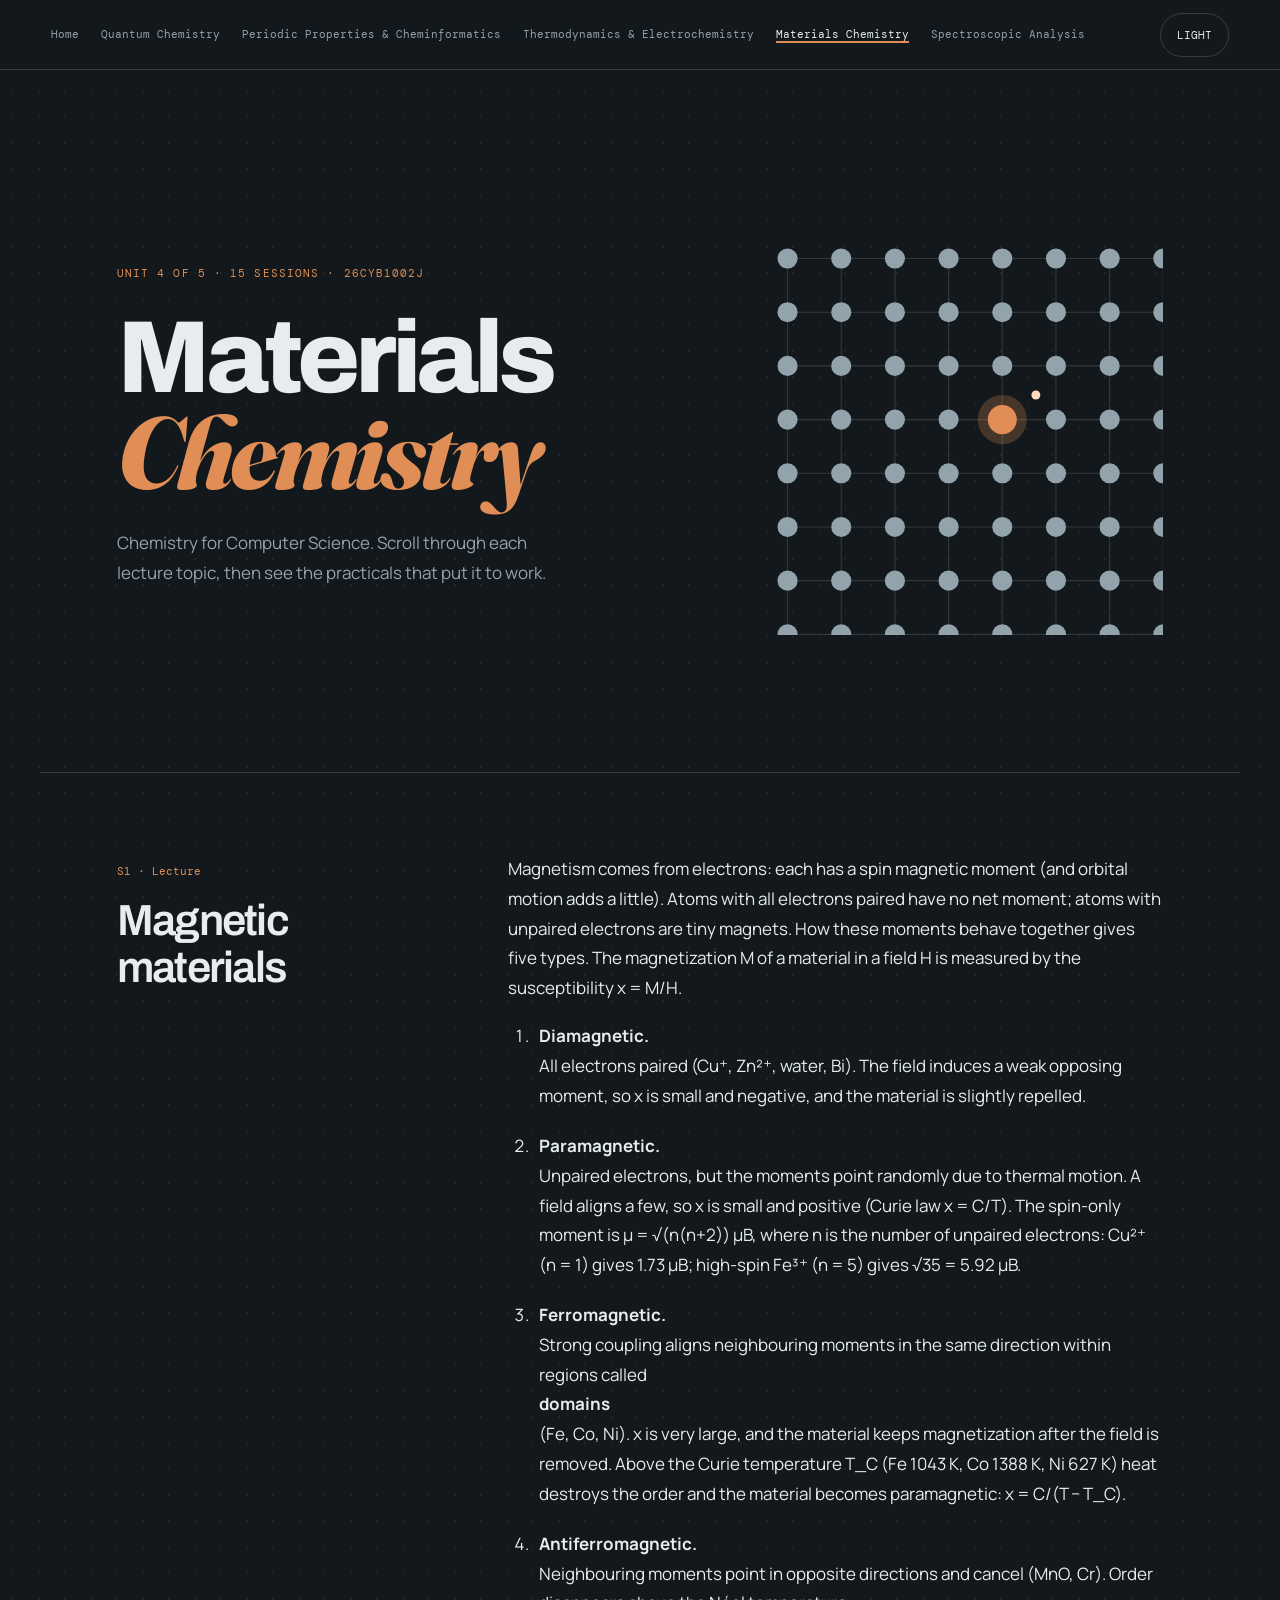
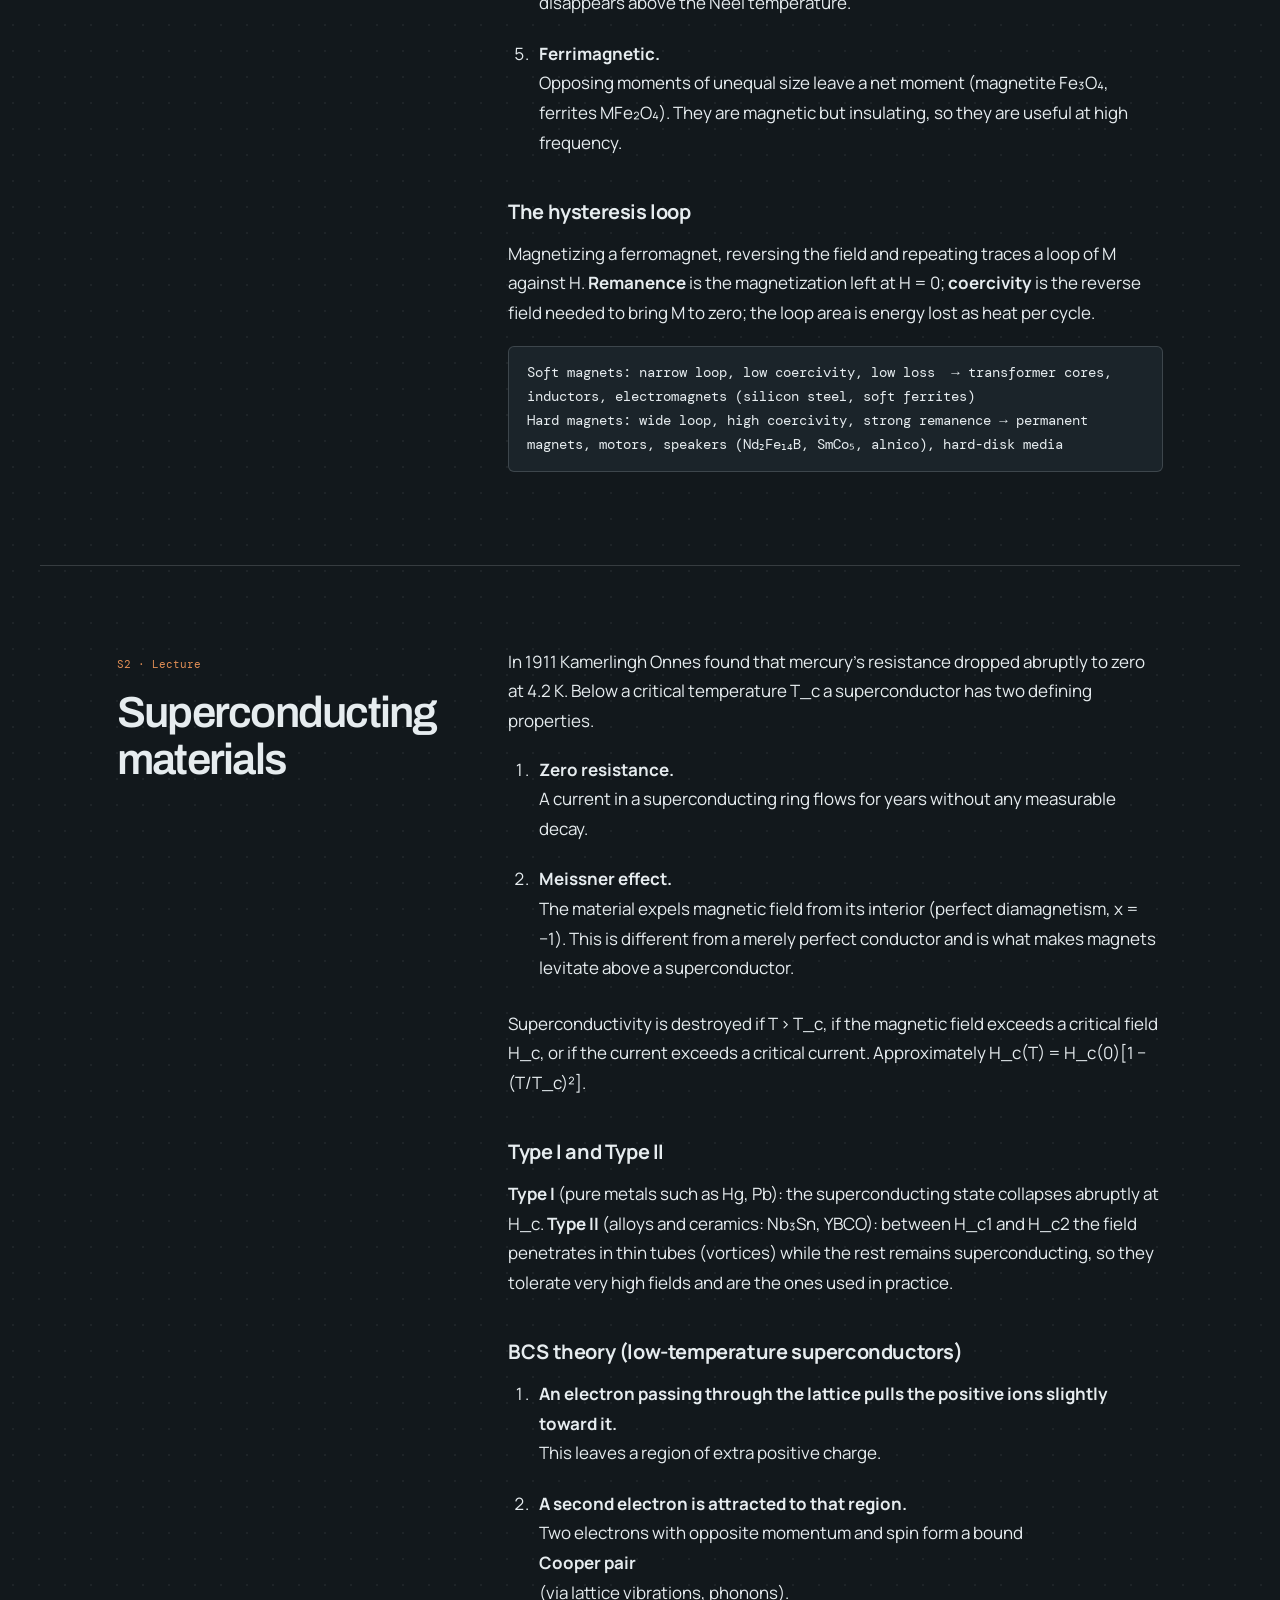
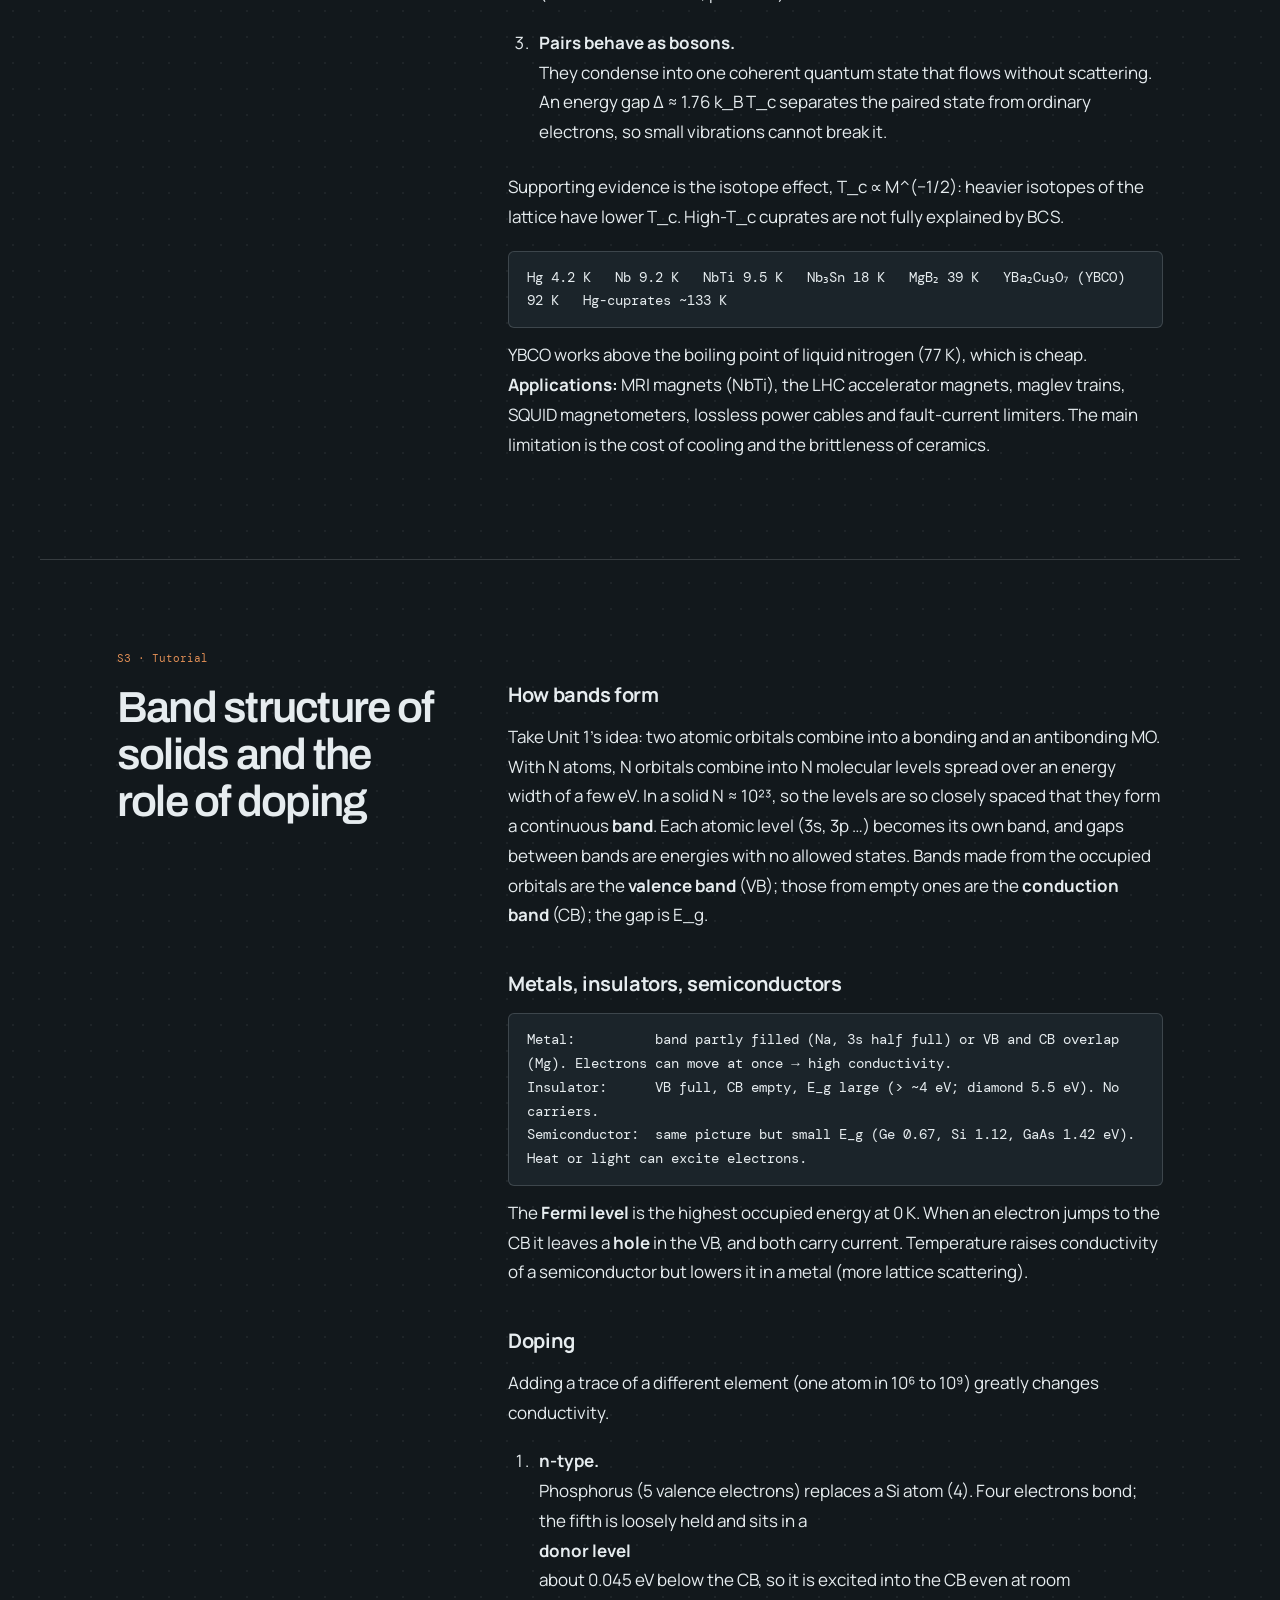
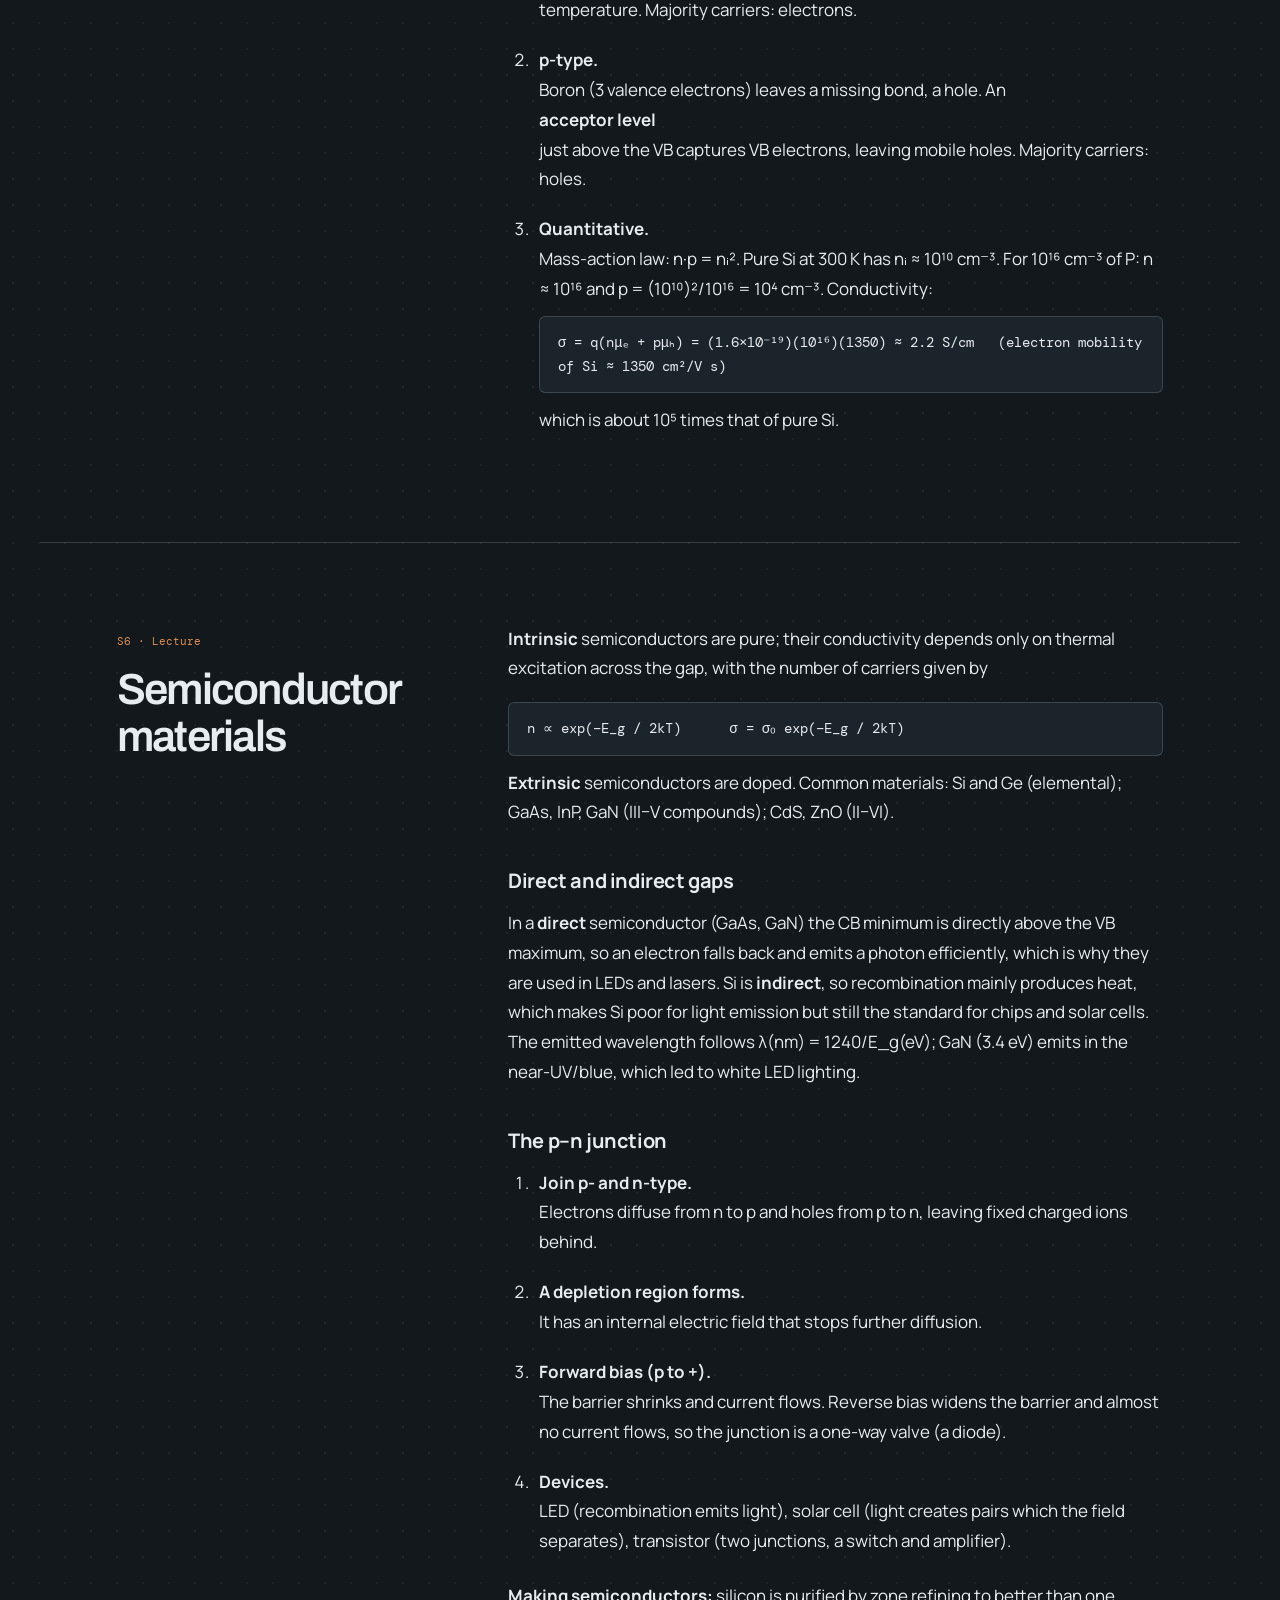
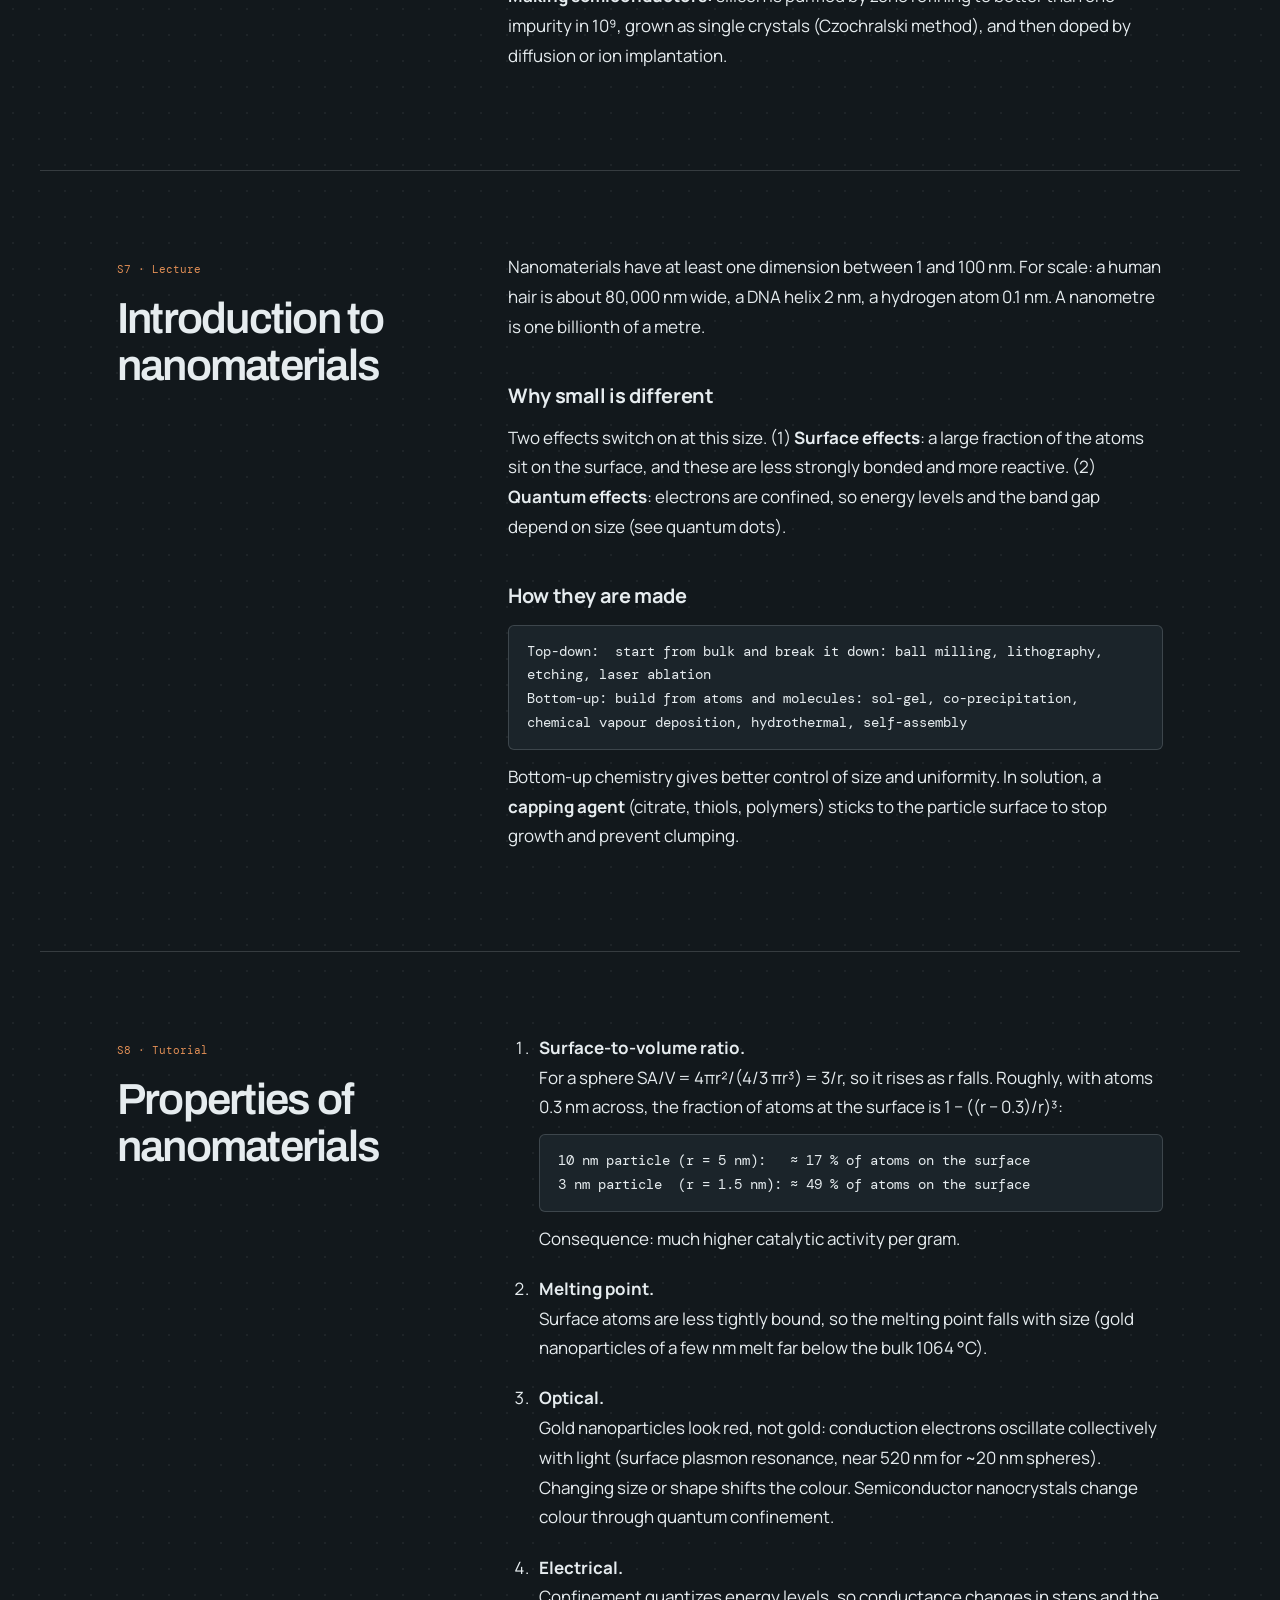
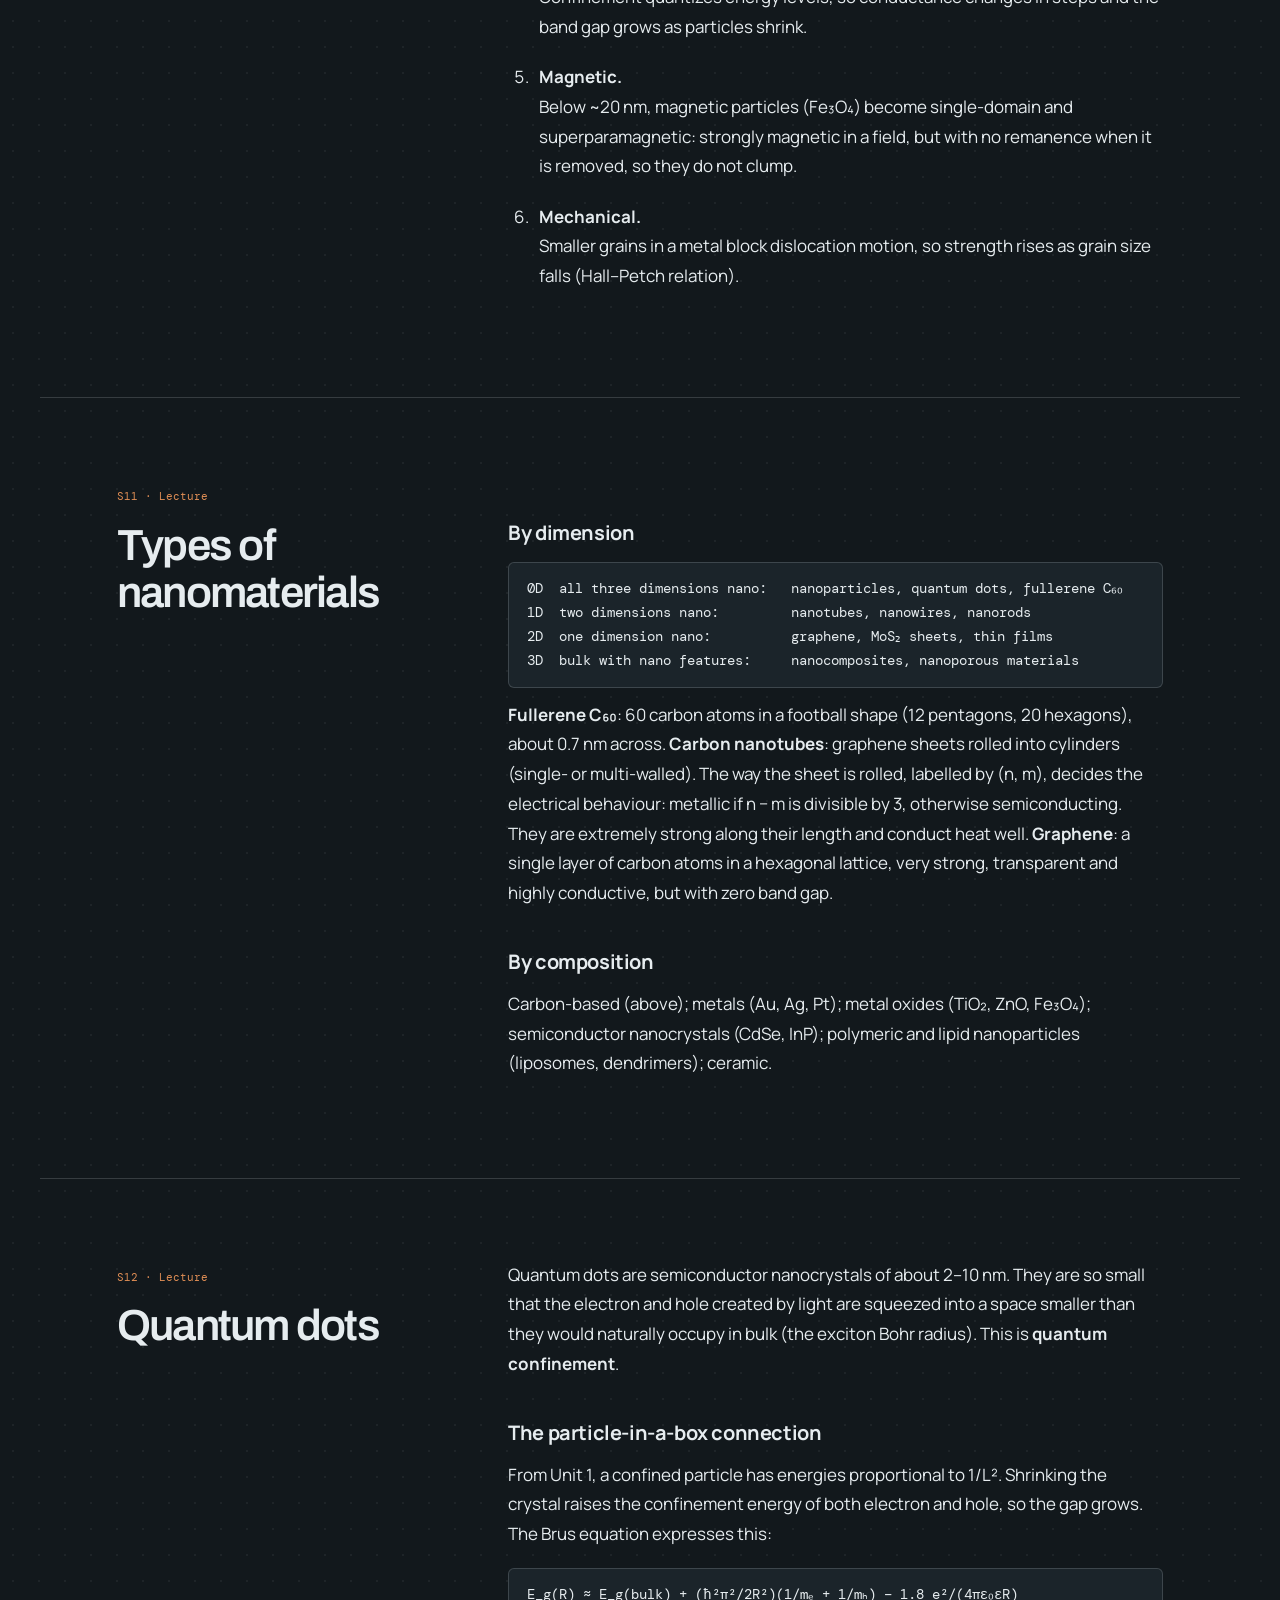
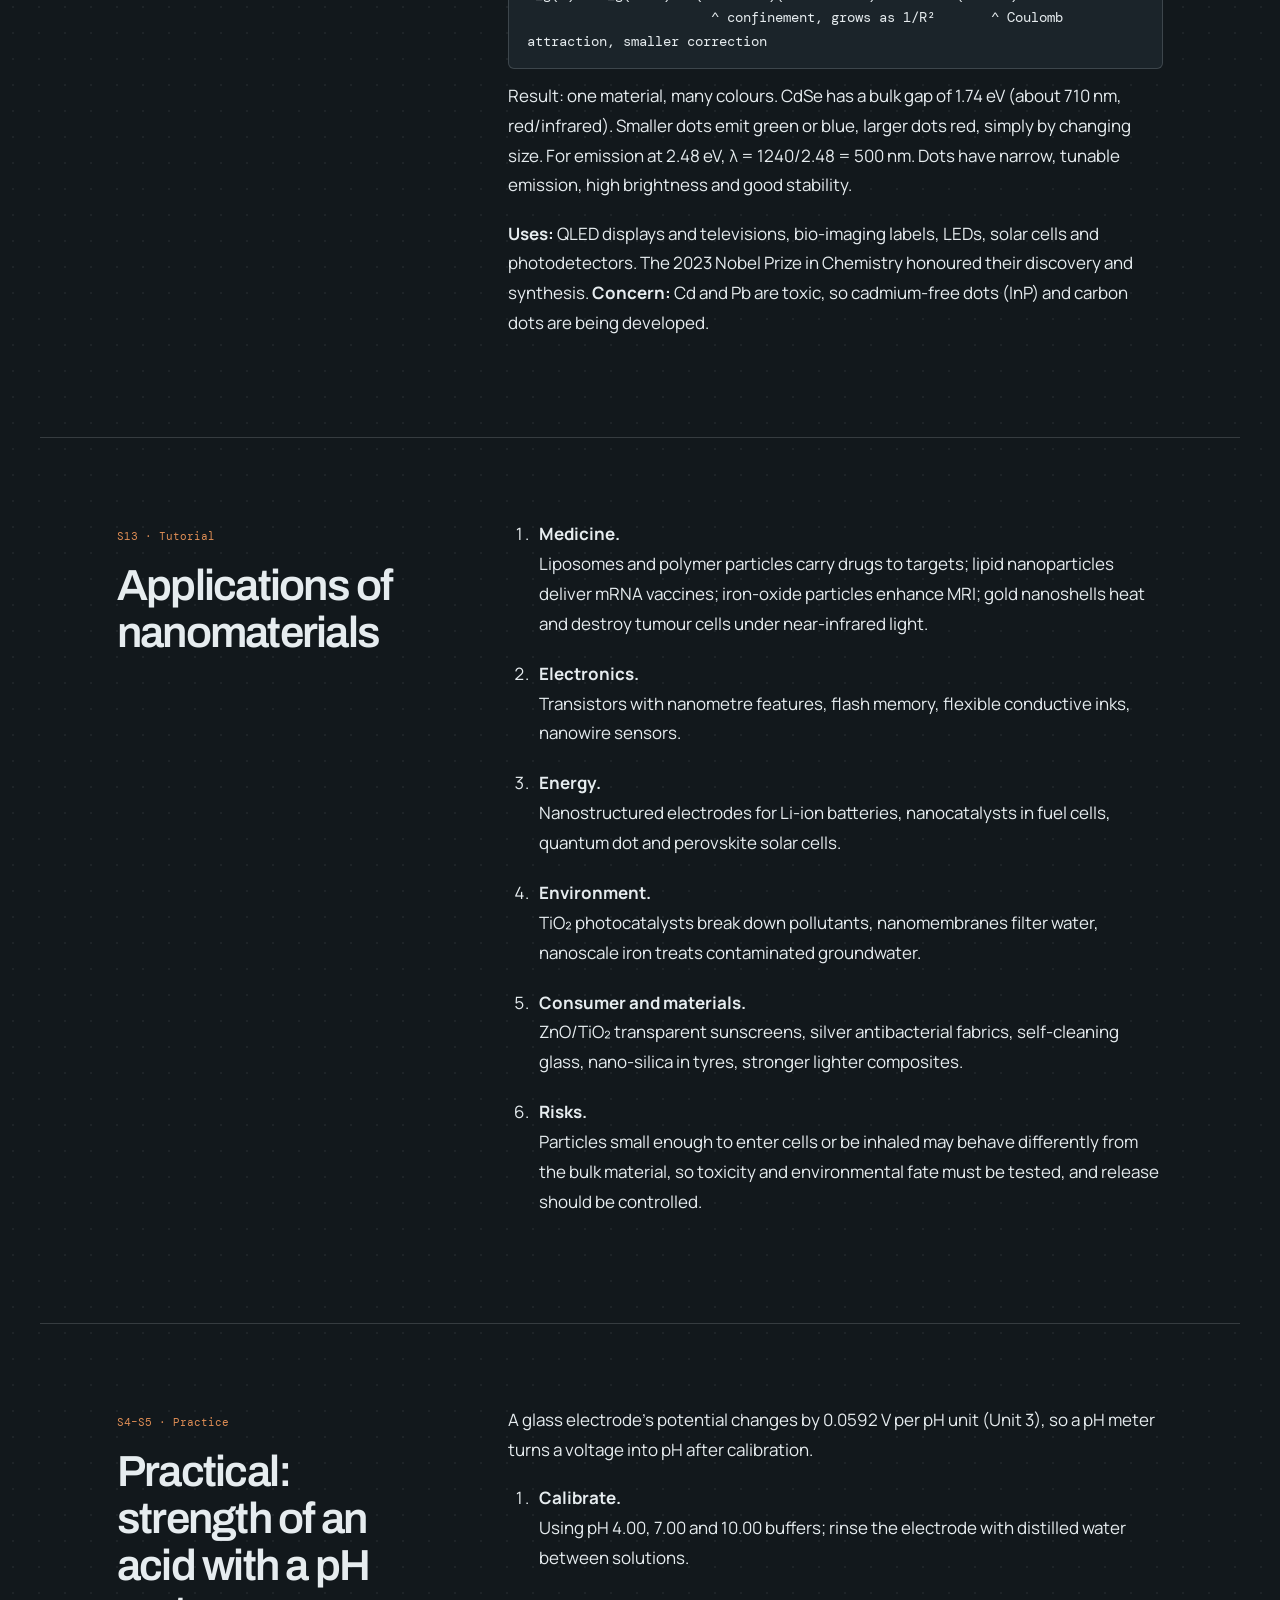
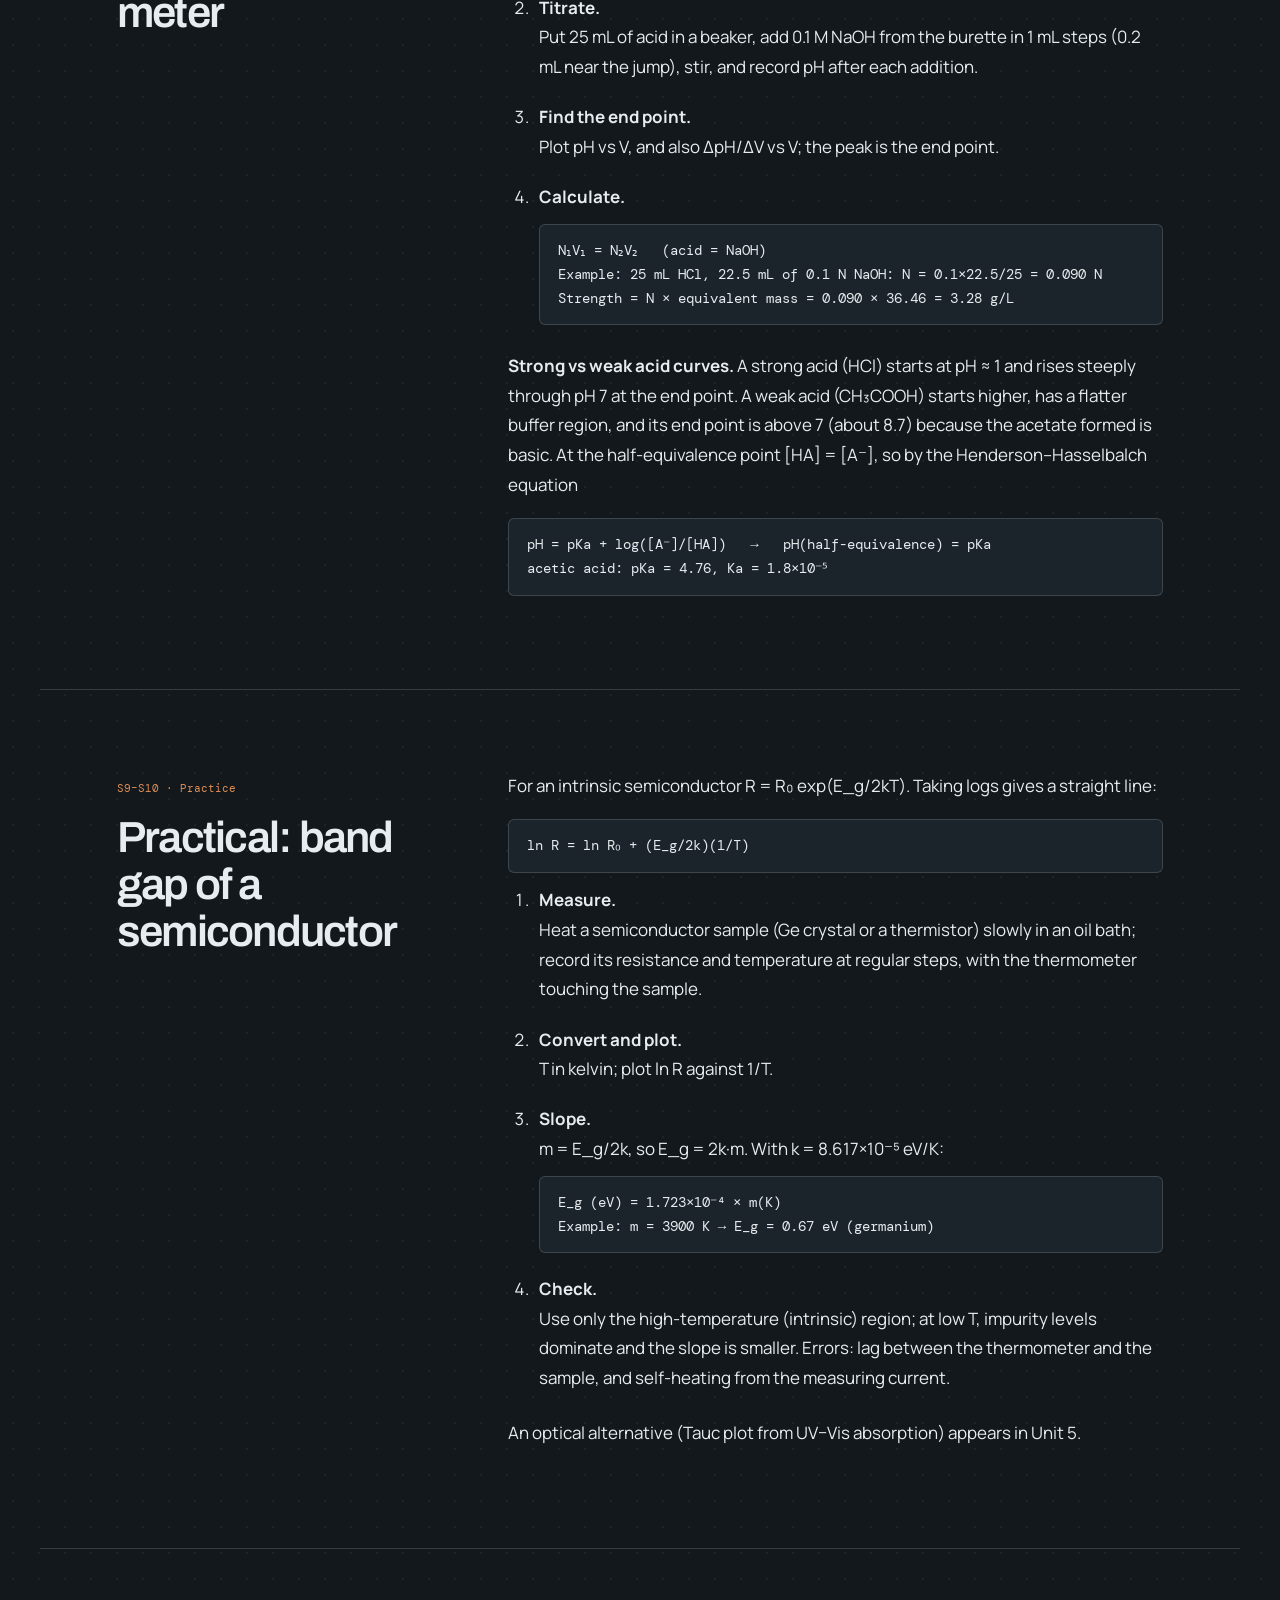
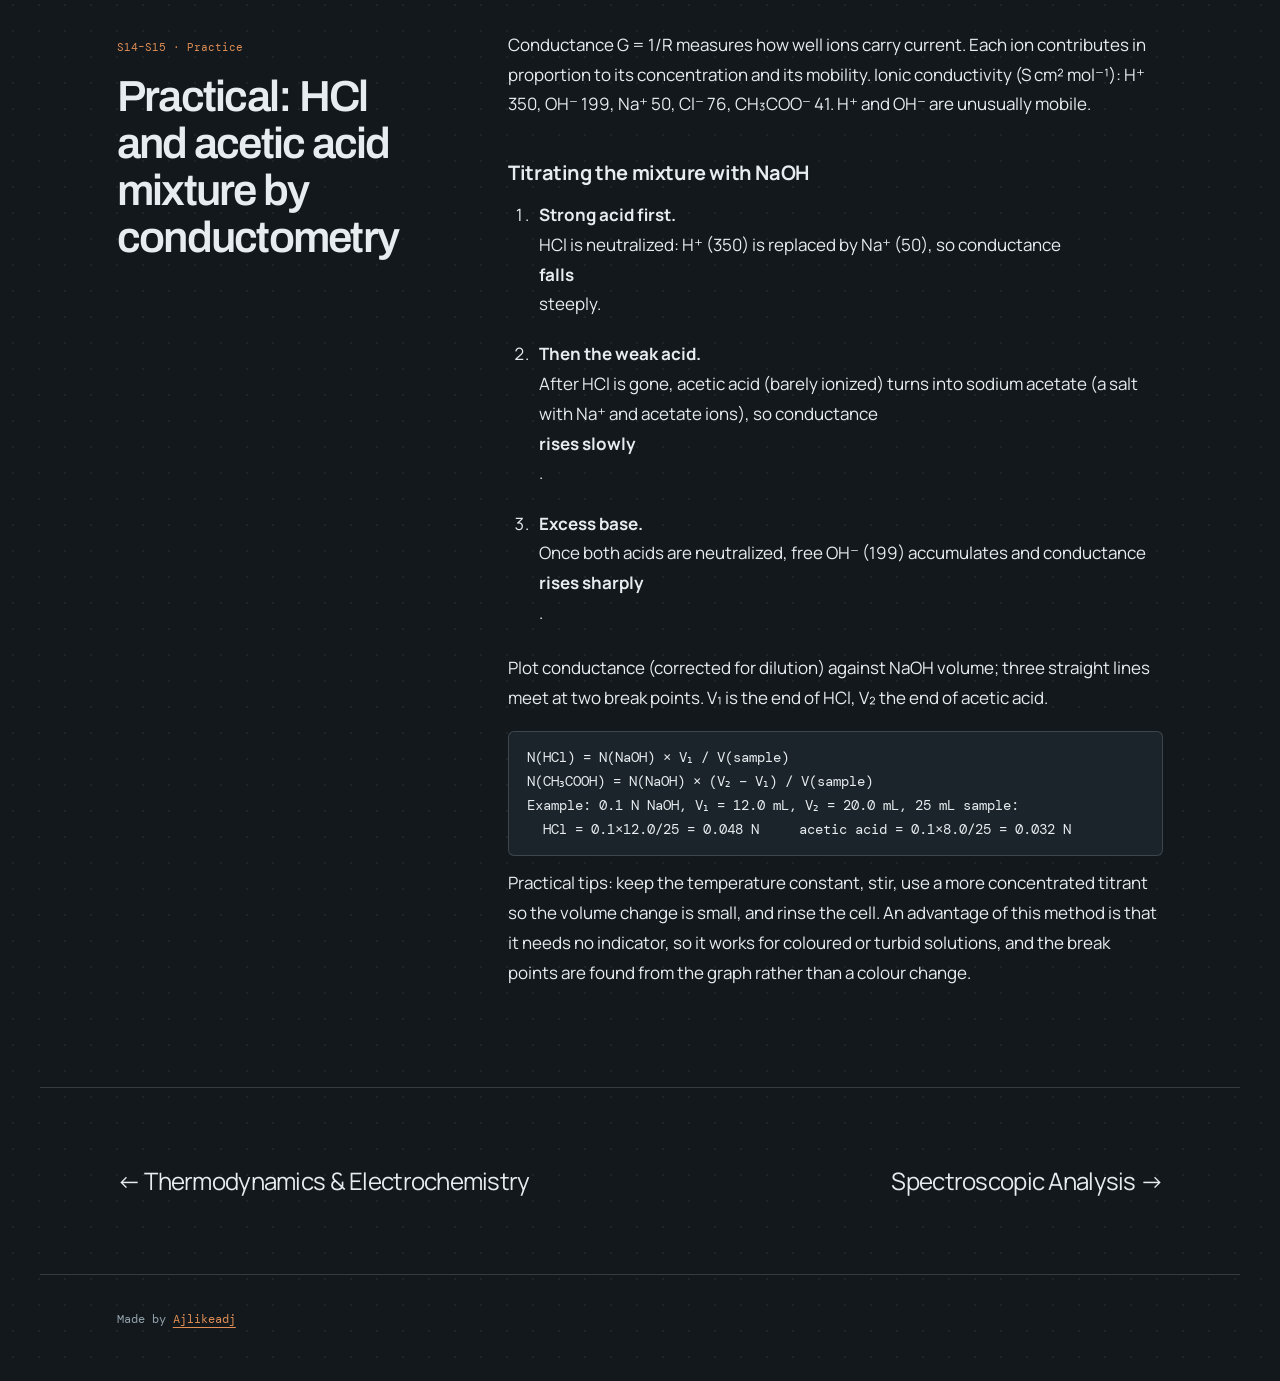
==== materials.html @ 17121cbd "Add files via upload" ====
<!doctype html><html lang="en"><head><meta charset="utf-8"><meta name="viewport" content="width=device-width,initial-scale=1"><title>Materials Chemistry — Chemistry for Computer Science</title><link rel="stylesheet" href="chem.css"></head><body class="t-materials"><div class="bar"></div><header class="top"><nav aria-label="Units"><a href="index.html">Home</a><a href="quantum.html">Quantum Chemistry</a><a href="periodic.html">Periodic Properties & Cheminformatics</a><a href="thermo.html">Thermodynamics & Electrochemistry</a><a href="materials.html" class=on>Materials Chemistry</a><a href="spectro.html">Spectroscopic Analysis</a></nav><button id="theme" aria-label="Toggle light or dark theme">LIGHT</button></header><main><section class="hero wrap"><div><small>UNIT 4 OF 5 · 15 SESSIONS · 26CYB1002J</small><h1>Materials <em>Chemistry</em></h1><p>Chemistry for Computer Science. Scroll through each lecture topic, then see the practicals that put it to work.</p></div><div class="art"><svg viewBox="0 0 366 366" role="img" aria-label="Crystal lattice with one dopant atom"><line x1="30" y1="30" x2="78" y2="30" style="stroke:#ffffff22"/><line x1="30" y1="30" x2="30" y2="78" style="stroke:#ffffff22"/><line x1="30" y1="78" x2="78" y2="78" style="stroke:#ffffff22"/><line x1="30" y1="78" x2="30" y2="126" style="stroke:#ffffff22"/><line x1="30" y1="126" x2="78" y2="126" style="stroke:#ffffff22"/><line x1="30" y1="126" x2="30" y2="174" style="stroke:#ffffff22"/><line x1="30" y1="174" x2="78" y2="174" style="stroke:#ffffff22"/><line x1="30" y1="174" x2="30" y2="222" style="stroke:#ffffff22"/><line x1="30" y1="222" x2="78" y2="222" style="stroke:#ffffff22"/><line x1="30" y1="222" x2="30" y2="270" style="stroke:#ffffff22"/><line x1="30" y1="270" x2="78" y2="270" style="stroke:#ffffff22"/><line x1="30" y1="270" x2="30" y2="318" style="stroke:#ffffff22"/><line x1="30" y1="318" x2="78" y2="318" style="stroke:#ffffff22"/><line x1="30" y1="318" x2="30" y2="366" style="stroke:#ffffff22"/><line x1="30" y1="366" x2="78" y2="366" style="stroke:#ffffff22"/><line x1="78" y1="30" x2="126" y2="30" style="stroke:#ffffff22"/><line x1="78" y1="30" x2="78" y2="78" style="stroke:#ffffff22"/><line x1="78" y1="78" x2="126" y2="78" style="stroke:#ffffff22"/><line x1="78" y1="78" x2="78" y2="126" style="stroke:#ffffff22"/><line x1="78" y1="126" x2="126" y2="126" style="stroke:#ffffff22"/><line x1="78" y1="126" x2="78" y2="174" style="stroke:#ffffff22"/><line x1="78" y1="174" x2="126" y2="174" style="stroke:#ffffff22"/><line x1="78" y1="174" x2="78" y2="222" style="stroke:#ffffff22"/><line x1="78" y1="222" x2="126" y2="222" style="stroke:#ffffff22"/><line x1="78" y1="222" x2="78" y2="270" style="stroke:#ffffff22"/><line x1="78" y1="270" x2="126" y2="270" style="stroke:#ffffff22"/><line x1="78" y1="270" x2="78" y2="318" style="stroke:#ffffff22"/><line x1="78" y1="318" x2="126" y2="318" style="stroke:#ffffff22"/><line x1="78" y1="318" x2="78" y2="366" style="stroke:#ffffff22"/><line x1="78" y1="366" x2="126" y2="366" style="stroke:#ffffff22"/><line x1="126" y1="30" x2="174" y2="30" style="stroke:#ffffff22"/><line x1="126" y1="30" x2="126" y2="78" style="stroke:#ffffff22"/><line x1="126" y1="78" x2="174" y2="78" style="stroke:#ffffff22"/><line x1="126" y1="78" x2="126" y2="126" style="stroke:#ffffff22"/><line x1="126" y1="126" x2="174" y2="126" style="stroke:#ffffff22"/><line x1="126" y1="126" x2="126" y2="174" style="stroke:#ffffff22"/><line x1="126" y1="174" x2="174" y2="174" style="stroke:#ffffff22"/><line x1="126" y1="174" x2="126" y2="222" style="stroke:#ffffff22"/><line x1="126" y1="222" x2="174" y2="222" style="stroke:#ffffff22"/><line x1="126" y1="222" x2="126" y2="270" style="stroke:#ffffff22"/><line x1="126" y1="270" x2="174" y2="270" style="stroke:#ffffff22"/><line x1="126" y1="270" x2="126" y2="318" style="stroke:#ffffff22"/><line x1="126" y1="318" x2="174" y2="318" style="stroke:#ffffff22"/><line x1="126" y1="318" x2="126" y2="366" style="stroke:#ffffff22"/><line x1="126" y1="366" x2="174" y2="366" style="stroke:#ffffff22"/><line x1="174" y1="30" x2="222" y2="30" style="stroke:#ffffff22"/><line x1="174" y1="30" x2="174" y2="78" style="stroke:#ffffff22"/><line x1="174" y1="78" x2="222" y2="78" style="stroke:#ffffff22"/><line x1="174" y1="78" x2="174" y2="126" style="stroke:#ffffff22"/><line x1="174" y1="126" x2="222" y2="126" style="stroke:#ffffff22"/><line x1="174" y1="126" x2="174" y2="174" style="stroke:#ffffff22"/><line x1="174" y1="174" x2="222" y2="174" style="stroke:#ffffff22"/><line x1="174" y1="174" x2="174" y2="222" style="stroke:#ffffff22"/><line x1="174" y1="222" x2="222" y2="222" style="stroke:#ffffff22"/><line x1="174" y1="222" x2="174" y2="270" style="stroke:#ffffff22"/><line x1="174" y1="270" x2="222" y2="270" style="stroke:#ffffff22"/><line x1="174" y1="270" x2="174" y2="318" style="stroke:#ffffff22"/><line x1="174" y1="318" x2="222" y2="318" style="stroke:#ffffff22"/><line x1="174" y1="318" x2="174" y2="366" style="stroke:#ffffff22"/><line x1="174" y1="366" x2="222" y2="366" style="stroke:#ffffff22"/><line x1="222" y1="30" x2="270" y2="30" style="stroke:#ffffff22"/><line x1="222" y1="30" x2="222" y2="78" style="stroke:#ffffff22"/><line x1="222" y1="78" x2="270" y2="78" style="stroke:#ffffff22"/><line x1="222" y1="78" x2="222" y2="126" style="stroke:#ffffff22"/><line x1="222" y1="126" x2="270" y2="126" style="stroke:#ffffff22"/><line x1="222" y1="126" x2="222" y2="174" style="stroke:#ffffff22"/><line x1="222" y1="174" x2="270" y2="174" style="stroke:#ffffff22"/><line x1="222" y1="174" x2="222" y2="222" style="stroke:#ffffff22"/><line x1="222" y1="222" x2="270" y2="222" style="stroke:#ffffff22"/><line x1="222" y1="222" x2="222" y2="270" style="stroke:#ffffff22"/><line x1="222" y1="270" x2="270" y2="270" style="stroke:#ffffff22"/><line x1="222" y1="270" x2="222" y2="318" style="stroke:#ffffff22"/><line x1="222" y1="318" x2="270" y2="318" style="stroke:#ffffff22"/><line x1="222" y1="318" x2="222" y2="366" style="stroke:#ffffff22"/><line x1="222" y1="366" x2="270" y2="366" style="stroke:#ffffff22"/><line x1="270" y1="30" x2="318" y2="30" style="stroke:#ffffff22"/><line x1="270" y1="30" x2="270" y2="78" style="stroke:#ffffff22"/><line x1="270" y1="78" x2="318" y2="78" style="stroke:#ffffff22"/><line x1="270" y1="78" x2="270" y2="126" style="stroke:#ffffff22"/><line x1="270" y1="126" x2="318" y2="126" style="stroke:#ffffff22"/><line x1="270" y1="126" x2="270" y2="174" style="stroke:#ffffff22"/><line x1="270" y1="174" x2="318" y2="174" style="stroke:#ffffff22"/><line x1="270" y1="174" x2="270" y2="222" style="stroke:#ffffff22"/><line x1="270" y1="222" x2="318" y2="222" style="stroke:#ffffff22"/><line x1="270" y1="222" x2="270" y2="270" style="stroke:#ffffff22"/><line x1="270" y1="270" x2="318" y2="270" style="stroke:#ffffff22"/><line x1="270" y1="270" x2="270" y2="318" style="stroke:#ffffff22"/><line x1="270" y1="318" x2="318" y2="318" style="stroke:#ffffff22"/><line x1="270" y1="318" x2="270" y2="366" style="stroke:#ffffff22"/><line x1="270" y1="366" x2="318" y2="366" style="stroke:#ffffff22"/><line x1="318" y1="30" x2="366" y2="30" style="stroke:#ffffff22"/><line x1="318" y1="30" x2="318" y2="78" style="stroke:#ffffff22"/><line x1="318" y1="78" x2="366" y2="78" style="stroke:#ffffff22"/><line x1="318" y1="78" x2="318" y2="126" style="stroke:#ffffff22"/><line x1="318" y1="126" x2="366" y2="126" style="stroke:#ffffff22"/><line x1="318" y1="126" x2="318" y2="174" style="stroke:#ffffff22"/><line x1="318" y1="174" x2="366" y2="174" style="stroke:#ffffff22"/><line x1="318" y1="174" x2="318" y2="222" style="stroke:#ffffff22"/><line x1="318" y1="222" x2="366" y2="222" style="stroke:#ffffff22"/><line x1="318" y1="222" x2="318" y2="270" style="stroke:#ffffff22"/><line x1="318" y1="270" x2="366" y2="270" style="stroke:#ffffff22"/><line x1="318" y1="270" x2="318" y2="318" style="stroke:#ffffff22"/><line x1="318" y1="318" x2="366" y2="318" style="stroke:#ffffff22"/><line x1="318" y1="318" x2="318" y2="366" style="stroke:#ffffff22"/><line x1="318" y1="366" x2="366" y2="366" style="stroke:#ffffff22"/><line x1="366" y1="30" x2="366" y2="78" style="stroke:#ffffff22"/><line x1="366" y1="78" x2="366" y2="126" style="stroke:#ffffff22"/><line x1="366" y1="126" x2="366" y2="174" style="stroke:#ffffff22"/><line x1="366" y1="174" x2="366" y2="222" style="stroke:#ffffff22"/><line x1="366" y1="222" x2="366" y2="270" style="stroke:#ffffff22"/><line x1="366" y1="270" x2="366" y2="318" style="stroke:#ffffff22"/><line x1="366" y1="318" x2="366" y2="366" style="stroke:#ffffff22"/><circle cx="30" cy="30" r="9" style="fill:#93a3ab"/><circle cx="30" cy="78" r="9" style="fill:#93a3ab"/><circle cx="30" cy="126" r="9" style="fill:#93a3ab"/><circle cx="30" cy="174" r="9" style="fill:#93a3ab"/><circle cx="30" cy="222" r="9" style="fill:#93a3ab"/><circle cx="30" cy="270" r="9" style="fill:#93a3ab"/><circle cx="30" cy="318" r="9" style="fill:#93a3ab"/><circle cx="30" cy="366" r="9" style="fill:#93a3ab"/><circle cx="78" cy="30" r="9" style="fill:#93a3ab"/><circle cx="78" cy="78" r="9" style="fill:#93a3ab"/><circle cx="78" cy="126" r="9" style="fill:#93a3ab"/><circle cx="78" cy="174" r="9" style="fill:#93a3ab"/><circle cx="78" cy="222" r="9" style="fill:#93a3ab"/><circle cx="78" cy="270" r="9" style="fill:#93a3ab"/><circle cx="78" cy="318" r="9" style="fill:#93a3ab"/><circle cx="78" cy="366" r="9" style="fill:#93a3ab"/><circle cx="126" cy="30" r="9" style="fill:#93a3ab"/><circle cx="126" cy="78" r="9" style="fill:#93a3ab"/><circle cx="126" cy="126" r="9" style="fill:#93a3ab"/><circle cx="126" cy="174" r="9" style="fill:#93a3ab"/><circle cx="126" cy="222" r="9" style="fill:#93a3ab"/><circle cx="126" cy="270" r="9" style="fill:#93a3ab"/><circle cx="126" cy="318" r="9" style="fill:#93a3ab"/><circle cx="126" cy="366" r="9" style="fill:#93a3ab"/><circle cx="174" cy="30" r="9" style="fill:#93a3ab"/><circle cx="174" cy="78" r="9" style="fill:#93a3ab"/><circle cx="174" cy="126" r="9" style="fill:#93a3ab"/><circle cx="174" cy="174" r="9" style="fill:#93a3ab"/><circle cx="174" cy="222" r="9" style="fill:#93a3ab"/><circle cx="174" cy="270" r="9" style="fill:#93a3ab"/><circle cx="174" cy="318" r="9" style="fill:#93a3ab"/><circle cx="174" cy="366" r="9" style="fill:#93a3ab"/><circle cx="222" cy="30" r="9" style="fill:#93a3ab"/><circle cx="222" cy="78" r="9" style="fill:#93a3ab"/><circle cx="222" cy="126" r="9" style="fill:#93a3ab"/><circle cx="222" cy="174" r="22" style="fill:#e08e55;opacity:.25"/><circle cx="222" cy="174" r="13" style="fill:#e08e55"/><circle cx="252" cy="152" r="4" style="fill:#ffd9bd"/><circle cx="222" cy="222" r="9" style="fill:#93a3ab"/><circle cx="222" cy="270" r="9" style="fill:#93a3ab"/><circle cx="222" cy="318" r="9" style="fill:#93a3ab"/><circle cx="222" cy="366" r="9" style="fill:#93a3ab"/><circle cx="270" cy="30" r="9" style="fill:#93a3ab"/><circle cx="270" cy="78" r="9" style="fill:#93a3ab"/><circle cx="270" cy="126" r="9" style="fill:#93a3ab"/><circle cx="270" cy="174" r="9" style="fill:#93a3ab"/><circle cx="270" cy="222" r="9" style="fill:#93a3ab"/><circle cx="270" cy="270" r="9" style="fill:#93a3ab"/><circle cx="270" cy="318" r="9" style="fill:#93a3ab"/><circle cx="270" cy="366" r="9" style="fill:#93a3ab"/><circle cx="318" cy="30" r="9" style="fill:#93a3ab"/><circle cx="318" cy="78" r="9" style="fill:#93a3ab"/><circle cx="318" cy="126" r="9" style="fill:#93a3ab"/><circle cx="318" cy="174" r="9" style="fill:#93a3ab"/><circle cx="318" cy="222" r="9" style="fill:#93a3ab"/><circle cx="318" cy="270" r="9" style="fill:#93a3ab"/><circle cx="318" cy="318" r="9" style="fill:#93a3ab"/><circle cx="318" cy="366" r="9" style="fill:#93a3ab"/><circle cx="366" cy="30" r="9" style="fill:#93a3ab"/><circle cx="366" cy="78" r="9" style="fill:#93a3ab"/><circle cx="366" cy="126" r="9" style="fill:#93a3ab"/><circle cx="366" cy="174" r="9" style="fill:#93a3ab"/><circle cx="366" cy="222" r="9" style="fill:#93a3ab"/><circle cx="366" cy="270" r="9" style="fill:#93a3ab"/><circle cx="366" cy="318" r="9" style="fill:#93a3ab"/><circle cx="366" cy="366" r="9" style="fill:#93a3ab"/></svg></div></section><nav class="sub wrap" hidden><a href="#magnet">Magnetic materials</a><a href="#super">Superconducting materials</a><a href="#bands">Band structure of solids and the role of doping</a><a href="#semi">Semiconductor materials</a><a href="#nano">Introduction to nanomaterials</a><a href="#nanoprops">Properties of nanomaterials</a><a href="#nanotypes">Types of nanomaterials</a><a href="#qd">Quantum dots</a><a href="#nanoapps">Applications of nanomaterials</a><a href="#ph">Practical: strength of an acid with a pH meter</a><a href="#bg">Practical: band gap of a semiconductor</a><a href="#cond">Practical: HCl and acetic acid mixture by conductometry</a></nav><section class="sec wrap rev" id="magnet"><header><span class="tag">S1 · Lecture</span><h2>Magnetic materials</h2></header><div><p>Magnetism comes from electrons: each has a spin magnetic moment (and orbital motion adds a little). Atoms with all electrons paired have no net moment; atoms with unpaired electrons are tiny magnets. How these moments behave together gives five types. The magnetization M of a material in a field H is measured by the susceptibility χ = M/H.</p><ol class="steps"><li><b>Diamagnetic.</b>All electrons paired (Cu⁺, Zn²⁺, water, Bi). The field induces a weak opposing moment, so χ is small and negative, and the material is slightly repelled.</li><li><b>Paramagnetic.</b>Unpaired electrons, but the moments point randomly due to thermal motion. A field aligns a few, so χ is small and positive (Curie law χ = C/T). The spin-only moment is μ = √(n(n+2)) μB, where n is the number of unpaired electrons: Cu²⁺ (n = 1) gives 1.73 μB; high-spin Fe³⁺ (n = 5) gives √35 = 5.92 μB.</li><li><b>Ferromagnetic.</b>Strong coupling aligns neighbouring moments in the same direction within regions called <b>domains</b> (Fe, Co, Ni). χ is very large, and the material keeps magnetization after the field is removed. Above the Curie temperature T_C (Fe 1043 K, Co 1388 K, Ni 627 K) heat destroys the order and the material becomes paramagnetic: χ = C/(T − T_C).</li><li><b>Antiferromagnetic.</b>Neighbouring moments point in opposite directions and cancel (MnO, Cr). Order disappears above the Néel temperature.</li><li><b>Ferrimagnetic.</b>Opposing moments of unequal size leave a net moment (magnetite Fe₃O₄, ferrites MFe₂O₄). They are magnetic but insulating, so they are useful at high frequency.</li></ol><h4>The hysteresis loop</h4><p>Magnetizing a ferromagnet, reversing the field and repeating traces a loop of M against H. <b>Remanence</b> is the magnetization left at H = 0; <b>coercivity</b> is the reverse field needed to bring M to zero; the loop area is energy lost as heat per cycle.</p><div class="eq">Soft magnets: narrow loop, low coercivity, low loss  → transformer cores, inductors, electromagnets (silicon steel, soft ferrites)
Hard magnets: wide loop, high coercivity, strong remanence → permanent magnets, motors, speakers (Nd₂Fe₁₄B, SmCo₅, alnico), hard-disk media</div></div></section><section class="sec wrap rev" id="super"><header><span class="tag">S2 · Lecture</span><h2>Superconducting materials</h2></header><div><p>In 1911 Kamerlingh Onnes found that mercury’s resistance dropped abruptly to zero at 4.2 K. Below a critical temperature T_c a superconductor has two defining properties.</p><ol class="steps"><li><b>Zero resistance.</b>A current in a superconducting ring flows for years without any measurable decay.</li><li><b>Meissner effect.</b>The material expels magnetic field from its interior (perfect diamagnetism, χ = −1). This is different from a merely perfect conductor and is what makes magnets levitate above a superconductor.</li></ol><p>Superconductivity is destroyed if T > T_c, if the magnetic field exceeds a critical field H_c, or if the current exceeds a critical current. Approximately H_c(T) = H_c(0)[1 − (T/T_c)²].</p><h4>Type I and Type II</h4><p><b>Type I</b> (pure metals such as Hg, Pb): the superconducting state collapses abruptly at H_c. <b>Type II</b> (alloys and ceramics: Nb₃Sn, YBCO): between H_c1 and H_c2 the field penetrates in thin tubes (vortices) while the rest remains superconducting, so they tolerate very high fields and are the ones used in practice.</p><h4>BCS theory (low-temperature superconductors)</h4><ol class="steps"><li><b>An electron passing through the lattice pulls the positive ions slightly toward it.</b>This leaves a region of extra positive charge.</li><li><b>A second electron is attracted to that region.</b>Two electrons with opposite momentum and spin form a bound <b>Cooper pair</b> (via lattice vibrations, phonons).</li><li><b>Pairs behave as bosons.</b>They condense into one coherent quantum state that flows without scattering. An energy gap Δ ≈ 1.76 k_B T_c separates the paired state from ordinary electrons, so small vibrations cannot break it.</li></ol><p>Supporting evidence is the isotope effect, T_c ∝ M^(−1/2): heavier isotopes of the lattice have lower T_c. High-T_c cuprates are not fully explained by BCS.</p><div class="eq">Hg 4.2 K   Nb 9.2 K   NbTi 9.5 K   Nb₃Sn 18 K   MgB₂ 39 K   YBa₂Cu₃O₇ (YBCO) 92 K   Hg-cuprates ~133 K</div><p>YBCO works above the boiling point of liquid nitrogen (77 K), which is cheap. <b>Applications:</b> MRI magnets (NbTi), the LHC accelerator magnets, maglev trains, SQUID magnetometers, lossless power cables and fault-current limiters. The main limitation is the cost of cooling and the brittleness of ceramics.</p></div></section><section class="sec wrap rev" id="bands"><header><span class="tag">S3 · Tutorial</span><h2>Band structure of solids and the role of doping</h2></header><div><h4>How bands form</h4><p>Take Unit 1’s idea: two atomic orbitals combine into a bonding and an antibonding MO. With N atoms, N orbitals combine into N molecular levels spread over an energy width of a few eV. In a solid N ≈ 10²³, so the levels are so closely spaced that they form a continuous <b>band</b>. Each atomic level (3s, 3p …) becomes its own band, and gaps between bands are energies with no allowed states. Bands made from the occupied orbitals are the <b>valence band</b> (VB); those from empty ones are the <b>conduction band</b> (CB); the gap is E_g.</p><h4>Metals, insulators, semiconductors</h4><div class="eq">Metal:          band partly filled (Na, 3s half full) or VB and CB overlap (Mg). Electrons can move at once → high conductivity.
Insulator:      VB full, CB empty, E_g large (> ~4 eV; diamond 5.5 eV). No carriers.
Semiconductor:  same picture but small E_g (Ge 0.67, Si 1.12, GaAs 1.42 eV). Heat or light can excite electrons.</div><p>The <b>Fermi level</b> is the highest occupied energy at 0 K. When an electron jumps to the CB it leaves a <b>hole</b> in the VB, and both carry current. Temperature raises conductivity of a semiconductor but lowers it in a metal (more lattice scattering).</p><h4>Doping</h4><p>Adding a trace of a different element (one atom in 10⁶ to 10⁹) greatly changes conductivity.</p><ol class="steps"><li><b>n-type.</b>Phosphorus (5 valence electrons) replaces a Si atom (4). Four electrons bond; the fifth is loosely held and sits in a <b>donor level</b> about 0.045 eV below the CB, so it is excited into the CB even at room temperature. Majority carriers: electrons.</li><li><b>p-type.</b>Boron (3 valence electrons) leaves a missing bond, a hole. An <b>acceptor level</b> just above the VB captures VB electrons, leaving mobile holes. Majority carriers: holes.</li><li><b>Quantitative.</b>Mass-action law: n·p = nᵢ². Pure Si at 300 K has nᵢ ≈ 10¹⁰ cm⁻³. For 10¹⁶ cm⁻³ of P: n ≈ 10¹⁶ and p = (10¹⁰)²/10¹⁶ = 10⁴ cm⁻³. Conductivity:<div class="eq">σ = q(nμₑ + pμₕ) = (1.6×10⁻¹⁹)(10¹⁶)(1350) ≈ 2.2 S/cm   (electron mobility of Si ≈ 1350 cm²/V s)</div>which is about 10⁵ times that of pure Si.</li></ol></div></section><section class="sec wrap rev" id="semi"><header><span class="tag">S6 · Lecture</span><h2>Semiconductor materials</h2></header><div><p><b>Intrinsic</b> semiconductors are pure; their conductivity depends only on thermal excitation across the gap, with the number of carriers given by</p><div class="eq">n ∝ exp(−E_g / 2kT)      σ = σ₀ exp(−E_g / 2kT)</div><p><b>Extrinsic</b> semiconductors are doped. Common materials: Si and Ge (elemental); GaAs, InP, GaN (III–V compounds); CdS, ZnO (II–VI).</p><h4>Direct and indirect gaps</h4><p>In a <b>direct</b> semiconductor (GaAs, GaN) the CB minimum is directly above the VB maximum, so an electron falls back and emits a photon efficiently, which is why they are used in LEDs and lasers. Si is <b>indirect</b>, so recombination mainly produces heat, which makes Si poor for light emission but still the standard for chips and solar cells. The emitted wavelength follows λ(nm) = 1240/E_g(eV); GaN (3.4 eV) emits in the near-UV/blue, which led to white LED lighting.</p><h4>The p–n junction</h4><ol class="steps"><li><b>Join p- and n-type.</b>Electrons diffuse from n to p and holes from p to n, leaving fixed charged ions behind.</li><li><b>A depletion region forms.</b>It has an internal electric field that stops further diffusion.</li><li><b>Forward bias (p to +).</b>The barrier shrinks and current flows. Reverse bias widens the barrier and almost no current flows, so the junction is a one-way valve (a diode).</li><li><b>Devices.</b>LED (recombination emits light), solar cell (light creates pairs which the field separates), transistor (two junctions, a switch and amplifier).</li></ol><p><b>Making semiconductors:</b> silicon is purified by zone refining to better than one impurity in 10⁹, grown as single crystals (Czochralski method), and then doped by diffusion or ion implantation.</p></div></section><section class="sec wrap rev" id="nano"><header><span class="tag">S7 · Lecture</span><h2>Introduction to nanomaterials</h2></header><div><p>Nanomaterials have at least one dimension between 1 and 100 nm. For scale: a human hair is about 80,000 nm wide, a DNA helix 2 nm, a hydrogen atom 0.1 nm. A nanometre is one billionth of a metre.</p><h4>Why small is different</h4><p>Two effects switch on at this size. (1) <b>Surface effects</b>: a large fraction of the atoms sit on the surface, and these are less strongly bonded and more reactive. (2) <b>Quantum effects</b>: electrons are confined, so energy levels and the band gap depend on size (see quantum dots).</p><h4>How they are made</h4><div class="eq">Top-down:  start from bulk and break it down: ball milling, lithography, etching, laser ablation
Bottom-up: build from atoms and molecules: sol-gel, co-precipitation, chemical vapour deposition, hydrothermal, self-assembly</div><p>Bottom-up chemistry gives better control of size and uniformity. In solution, a <b>capping agent</b> (citrate, thiols, polymers) sticks to the particle surface to stop growth and prevent clumping.</p></div></section><section class="sec wrap rev" id="nanoprops"><header><span class="tag">S8 · Tutorial</span><h2>Properties of nanomaterials</h2></header><div><ol class="steps"><li><b>Surface-to-volume ratio.</b>For a sphere SA/V = 4πr²/(4/3 πr³) = 3/r, so it rises as r falls. Roughly, with atoms 0.3 nm across, the fraction of atoms at the surface is 1 − ((r − 0.3)/r)³:<div class="eq">10 nm particle (r = 5 nm):   ≈ 17 % of atoms on the surface
3 nm particle  (r = 1.5 nm): ≈ 49 % of atoms on the surface</div>Consequence: much higher catalytic activity per gram.</li><li><b>Melting point.</b>Surface atoms are less tightly bound, so the melting point falls with size (gold nanoparticles of a few nm melt far below the bulk 1064 °C).</li><li><b>Optical.</b>Gold nanoparticles look red, not gold: conduction electrons oscillate collectively with light (surface plasmon resonance, near 520 nm for ~20 nm spheres). Changing size or shape shifts the colour. Semiconductor nanocrystals change colour through quantum confinement.</li><li><b>Electrical.</b>Confinement quantizes energy levels, so conductance changes in steps and the band gap grows as particles shrink.</li><li><b>Magnetic.</b>Below ~20 nm, magnetic particles (Fe₃O₄) become single-domain and superparamagnetic: strongly magnetic in a field, but with no remanence when it is removed, so they do not clump.</li><li><b>Mechanical.</b>Smaller grains in a metal block dislocation motion, so strength rises as grain size falls (Hall–Petch relation).</li></ol></div></section><section class="sec wrap rev" id="nanotypes"><header><span class="tag">S11 · Lecture</span><h2>Types of nanomaterials</h2></header><div><h4>By dimension</h4><div class="eq">0D  all three dimensions nano:   nanoparticles, quantum dots, fullerene C₆₀
1D  two dimensions nano:         nanotubes, nanowires, nanorods
2D  one dimension nano:          graphene, MoS₂ sheets, thin films
3D  bulk with nano features:     nanocomposites, nanoporous materials</div><p><b>Fullerene C₆₀</b>: 60 carbon atoms in a football shape (12 pentagons, 20 hexagons), about 0.7 nm across. <b>Carbon nanotubes</b>: graphene sheets rolled into cylinders (single- or multi-walled). The way the sheet is rolled, labelled by (n, m), decides the electrical behaviour: metallic if n − m is divisible by 3, otherwise semiconducting. They are extremely strong along their length and conduct heat well. <b>Graphene</b>: a single layer of carbon atoms in a hexagonal lattice, very strong, transparent and highly conductive, but with zero band gap.</p><h4>By composition</h4><p>Carbon-based (above); metals (Au, Ag, Pt); metal oxides (TiO₂, ZnO, Fe₃O₄); semiconductor nanocrystals (CdSe, InP); polymeric and lipid nanoparticles (liposomes, dendrimers); ceramic.</p></div></section><section class="sec wrap rev" id="qd"><header><span class="tag">S12 · Lecture</span><h2>Quantum dots</h2></header><div><p>Quantum dots are semiconductor nanocrystals of about 2–10 nm. They are so small that the electron and hole created by light are squeezed into a space smaller than they would naturally occupy in bulk (the exciton Bohr radius). This is <b>quantum confinement</b>.</p><h4>The particle-in-a-box connection</h4><p>From Unit 1, a confined particle has energies proportional to 1/L². Shrinking the crystal raises the confinement energy of both electron and hole, so the gap grows. The Brus equation expresses this:</p><div class="eq">E_g(R) ≈ E_g(bulk) + (ħ²π²/2R²)(1/mₑ + 1/mₕ) − 1.8 e²/(4πε₀εR)
                       ^ confinement, grows as 1/R²       ^ Coulomb attraction, smaller correction</div><p>Result: one material, many colours. CdSe has a bulk gap of 1.74 eV (about 710 nm, red/infrared). Smaller dots emit green or blue, larger dots red, simply by changing size. For emission at 2.48 eV, λ = 1240/2.48 = 500 nm. Dots have narrow, tunable emission, high brightness and good stability.</p><p><b>Uses:</b> QLED displays and televisions, bio-imaging labels, LEDs, solar cells and photodetectors. The 2023 Nobel Prize in Chemistry honoured their discovery and synthesis. <b>Concern:</b> Cd and Pb are toxic, so cadmium-free dots (InP) and carbon dots are being developed.</p></div></section><section class="sec wrap rev" id="nanoapps"><header><span class="tag">S13 · Tutorial</span><h2>Applications of nanomaterials</h2></header><div><ol class="steps"><li><b>Medicine.</b>Liposomes and polymer particles carry drugs to targets; lipid nanoparticles deliver mRNA vaccines; iron-oxide particles enhance MRI; gold nanoshells heat and destroy tumour cells under near-infrared light.</li><li><b>Electronics.</b>Transistors with nanometre features, flash memory, flexible conductive inks, nanowire sensors.</li><li><b>Energy.</b>Nanostructured electrodes for Li-ion batteries, nanocatalysts in fuel cells, quantum dot and perovskite solar cells.</li><li><b>Environment.</b>TiO₂ photocatalysts break down pollutants, nanomembranes filter water, nanoscale iron treats contaminated groundwater.</li><li><b>Consumer and materials.</b>ZnO/TiO₂ transparent sunscreens, silver antibacterial fabrics, self-cleaning glass, nano-silica in tyres, stronger lighter composites.</li><li><b>Risks.</b>Particles small enough to enter cells or be inhaled may behave differently from the bulk material, so toxicity and environmental fate must be tested, and release should be controlled.</li></ol></div></section><section class="sec wrap rev" id="ph"><header><span class="tag">S4–S5 · Practice</span><h2>Practical: strength of an acid with a pH meter</h2></header><div><p>A glass electrode’s potential changes by 0.0592 V per pH unit (Unit 3), so a pH meter turns a voltage into pH after calibration.</p><ol class="steps"><li><b>Calibrate.</b>Using pH 4.00, 7.00 and 10.00 buffers; rinse the electrode with distilled water between solutions.</li><li><b>Titrate.</b>Put 25 mL of acid in a beaker, add 0.1 M NaOH from the burette in 1 mL steps (0.2 mL near the jump), stir, and record pH after each addition.</li><li><b>Find the end point.</b>Plot pH vs V, and also ΔpH/ΔV vs V; the peak is the end point.</li><li><b>Calculate.</b><div class="eq">N₁V₁ = N₂V₂   (acid = NaOH)
Example: 25 mL HCl, 22.5 mL of 0.1 N NaOH: N = 0.1×22.5/25 = 0.090 N
Strength = N × equivalent mass = 0.090 × 36.46 = 3.28 g/L</div></li></ol><p><b>Strong vs weak acid curves.</b> A strong acid (HCl) starts at pH ≈ 1 and rises steeply through pH 7 at the end point. A weak acid (CH₃COOH) starts higher, has a flatter buffer region, and its end point is above 7 (about 8.7) because the acetate formed is basic. At the half-equivalence point [HA] = [A⁻], so by the Henderson–Hasselbalch equation</p><div class="eq">pH = pKa + log([A⁻]/[HA])   →   pH(half-equivalence) = pKa
acetic acid: pKa = 4.76, Ka = 1.8×10⁻⁵</div></div></section><section class="sec wrap rev" id="bg"><header><span class="tag">S9–S10 · Practice</span><h2>Practical: band gap of a semiconductor</h2></header><div><p>For an intrinsic semiconductor R = R₀ exp(E_g/2kT). Taking logs gives a straight line:</p><div class="eq">ln R = ln R₀ + (E_g/2k)(1/T)</div><ol class="steps"><li><b>Measure.</b>Heat a semiconductor sample (Ge crystal or a thermistor) slowly in an oil bath; record its resistance and temperature at regular steps, with the thermometer touching the sample.</li><li><b>Convert and plot.</b>T in kelvin; plot ln R against 1/T.</li><li><b>Slope.</b>m = E_g/2k, so E_g = 2k·m. With k = 8.617×10⁻⁵ eV/K:<div class="eq">E_g (eV) = 1.723×10⁻⁴ × m(K)
Example: m = 3900 K → E_g = 0.67 eV (germanium)</div></li><li><b>Check.</b>Use only the high-temperature (intrinsic) region; at low T, impurity levels dominate and the slope is smaller. Errors: lag between the thermometer and the sample, and self-heating from the measuring current.</li></ol><p>An optical alternative (Tauc plot from UV–Vis absorption) appears in Unit 5.</p></div></section><section class="sec wrap rev" id="cond"><header><span class="tag">S14–S15 · Practice</span><h2>Practical: HCl and acetic acid mixture by conductometry</h2></header><div><p>Conductance G = 1/R measures how well ions carry current. Each ion contributes in proportion to its concentration and its mobility. Ionic conductivity (S cm² mol⁻¹): H⁺ 350, OH⁻ 199, Na⁺ 50, Cl⁻ 76, CH₃COO⁻ 41. H⁺ and OH⁻ are unusually mobile.</p><h4>Titrating the mixture with NaOH</h4><ol class="steps"><li><b>Strong acid first.</b>HCl is neutralized: H⁺ (350) is replaced by Na⁺ (50), so conductance <b>falls</b> steeply.</li><li><b>Then the weak acid.</b>After HCl is gone, acetic acid (barely ionized) turns into sodium acetate (a salt with Na⁺ and acetate ions), so conductance <b>rises slowly</b>.</li><li><b>Excess base.</b>Once both acids are neutralized, free OH⁻ (199) accumulates and conductance <b>rises sharply</b>.</li></ol><p>Plot conductance (corrected for dilution) against NaOH volume; three straight lines meet at two break points. V₁ is the end of HCl, V₂ the end of acetic acid.</p><div class="eq">N(HCl) = N(NaOH) × V₁ / V(sample)
N(CH₃COOH) = N(NaOH) × (V₂ − V₁) / V(sample)
Example: 0.1 N NaOH, V₁ = 12.0 mL, V₂ = 20.0 mL, 25 mL sample:
  HCl = 0.1×12.0/25 = 0.048 N     acetic acid = 0.1×8.0/25 = 0.032 N</div><p>Practical tips: keep the temperature constant, stir, use a more concentrated titrant so the volume change is small, and rinse the cell. An advantage of this method is that it needs no indicator, so it works for coloured or turbid solutions, and the break points are found from the graph rather than a colour change.</p></div></section><nav class="nav wrap" aria-label="Next unit"><a href="thermo.html">← Thermodynamics & Electrochemistry</a><a href="spectro.html">Spectroscopic Analysis →</a></nav></main><footer class="credit wrap">Made by <a href="https://github.com/ajlikeadj" target="_blank" rel="noopener">Ajlikeadj</a></footer><script src="chem.js"></script></body></html>
---- chem.css ----
@import url("https://fonts.googleapis.com/css2?family=Archivo:wght@500;700;800&family=Bebas+Neue&family=DM+Mono:wght@400;500&family=Fraunces:ital,wght@0,500;1,600&family=Manrope:wght@400;500;600;700;800&family=Space+Mono:wght@400;700&family=Unbounded:wght@500;700&display=swap");
:root{--ink:#171918;--paper:#f1efe7;--muted:#a9aea6;--line:#ffffff24;--panel:#202421;color-scheme:dark}*{box-sizing:border-box}html{scroll-behavior:smooth;scroll-padding-top:110px}
body{margin:0;background:var(--ink);color:var(--paper);font:17px/1.75 Manrope,sans-serif;overflow-x:clip}body.light{--ink:#f1efe7;--paper:#171918;--muted:#5d625b;--line:#17191830;--panel:#e6e2d6;color-scheme:light}
a{color:inherit}:focus-visible{outline:2px solid var(--a);outline-offset:5px}::selection{background:var(--a);color:#171918}
.bar{position:fixed;left:0;top:0;height:3px;width:100%;z-index:60;background:var(--a);transform:scaleX(var(--read,0));transform-origin:left}
.top{position:sticky;top:0;z-index:40;background:var(--ink);border-bottom:1px solid var(--line);display:flex;align-items:center;justify-content:space-between;gap:16px;padding:0 4vw;min-height:70px;flex-wrap:wrap}
.top nav{display:flex;gap:22px;flex-wrap:wrap}.top a,.top button{font:11px 'DM Mono',monospace;text-decoration:none;color:var(--muted)}.top a:hover,.top a.on{color:var(--paper)}.top a.on{border-bottom:2px solid var(--a)}
.top button{background:none;border:1px solid var(--line);border-radius:50px;padding:10px 16px;min-height:44px;cursor:pointer;color:var(--paper)}
.wrap{max-width:1200px;margin:auto;padding-inline:6vw}.hero{padding-block:9vh 7vh;display:grid;grid-template-columns:1.4fr 1fr;gap:5vw;align-items:center;min-height:78vh}
.hero small{font:11px 'DM Mono',monospace;color:var(--a);letter-spacing:.1em}h1{font-size:clamp(46px,8vw,118px);line-height:.92;letter-spacing:-.06em;margin:.25em 0;font-weight:500}h1 em{font-family:Fraunces,serif;color:var(--a);letter-spacing:-.04em}.hero p{color:var(--muted);max-width:46ch}
.ring{aspect-ratio:1;border-radius:50%;background:conic-gradient(from 25deg,var(--a),#3a4e4c 30%,var(--paper) 55%,#3a4e4c 80%,var(--a));-webkit-mask:radial-gradient(circle,transparent 31%,#000 32%);mask:radial-gradient(circle,transparent 31%,#000 32%);transform:rotate(calc(var(--read,0)*540deg))}
.sec{display:grid;grid-template-columns:minmax(0,1fr) minmax(0,2fr);gap:5vw;padding-block:9vh;border-top:1px solid var(--line)}.sec>header{position:sticky;top:110px;align-self:start}
.tag{font:11px 'DM Mono',monospace;color:var(--a)}h2{font-size:clamp(28px,3.4vw,46px);line-height:1.08;letter-spacing:-.04em;margin:.3em 0;font-weight:600}.sec p{max-width:68ch;margin:0 0 1.1em}
.key{border-left:3px solid var(--a);background:var(--panel);padding:18px 22px;font:14px/1.6 'DM Mono',monospace;margin-top:1.6em}
.labs{display:grid;grid-template-columns:repeat(auto-fit,minmax(260px,1fr));gap:20px}.lab{border:1px solid var(--line);padding:22px;border-radius:6px}.lab h3{margin:.3em 0;font-size:20px}.lab p{font-size:15px;color:var(--muted);margin:0}
.rev{opacity:0;transform:translateY(18px);transition:opacity .7s,transform .7s}.rev.in{opacity:1;transform:none}
.nav{display:flex;justify-content:space-between;gap:20px;padding-block:8vh;border-top:1px solid var(--line);font-size:24px;letter-spacing:-.03em}.nav a{text-decoration:none}.nav a:hover{color:var(--a)}
@media(max-width:800px){.hero,.sec{grid-template-columns:1fr}.sec>header{position:static}.ring{max-width:260px}}
@media(prefers-reduced-motion:reduce){html{scroll-behavior:auto}.rev{opacity:1;transform:none;transition:none}.ring{transform:none}}.units{list-style:none;margin:0;padding:0 0 8vh}.units li{border-top:1px solid var(--line)}.units a{display:grid;grid-template-columns:70px 1fr auto;gap:3vw;align-items:center;padding:34px 0;text-decoration:none;transition:padding .3s}.units a:hover{padding-left:16px}.units a:hover h2{color:var(--c)}.units .n{font:14px 'DM Mono',monospace;color:var(--c)}.units h2{margin:0;transition:color .2s}.units p{margin:6px 0 0;color:var(--muted);font-size:15px;max-width:60ch}.units .go{font-size:28px;color:var(--c)}.units{margin-top:4vh}
@media(max-width:800px){.units a{grid-template-columns:44px 1fr}.units .go{display:none}}
.steps{margin:0 0 1.5em;padding-left:1.4em}.steps li{margin-bottom:1.2em;padding-left:.4em}.steps b{display:block}

/* Updated .eq class for readability and text wrapping */
.eq{font:14px/1.7 'DM Mono',monospace;background:var(--panel);border:1px solid var(--line);padding:14px 18px;margin:12px 0;border-radius:6px;overflow-x:auto;white-space:pre-wrap;word-break:break-word}

.sec h4{font-size:20px;margin:1.8em 0 .5em;letter-spacing:-.02em}

h1,h2{font-family:var(--hf,Manrope,sans-serif)}body.light{--ink:#f4f2ea;--paper:#17181f;--muted:#5d625b;--line:#17191830;--panel:#e8e4d8;--a:var(--a2)}
.t-quantum{--ink:#0c0e2b;--paper:#e8e6ff;--muted:#9a9cc8;--line:#8b7cff33;--panel:#161a45;--a:#9d8cff;--a2:#5b3fd6;--hf:Fraunces,Georgia,serif;background-image:radial-gradient(55% 45% at 85% 5%,#6a4dff30,transparent)}
.t-periodic{--ink:#10261f;--paper:#eaf2e3;--muted:#9bb5a6;--line:#eaf2e333;--panel:#18362c;--a:#f2c14e;--a2:#8a6500;--hf:'Space Mono',monospace;background-image:linear-gradient(#ffffff0a 1px,transparent 1px),linear-gradient(90deg,#ffffff0a 1px,transparent 1px);background-size:34px 34px}
.t-thermo{--ink:#1c0f0b;--paper:#fbeadf;--muted:#c3a595;--line:#ff6a3d33;--panel:#2b1711;--a:#ff6a3d;--a2:#c2370f;--hf:'Bebas Neue',Impact,sans-serif;background-image:radial-gradient(70% 40% at 80% 0,#ff6a3d2e,transparent),radial-gradient(60% 30% at 0 100%,#3a8dff18,transparent)}
.t-materials{--ink:#12181c;--paper:#e6ecef;--muted:#93a3ab;--line:#e6ecef2b;--panel:#1b242a;--a:#e08e55;--a2:#a4531b;--hf:Archivo,sans-serif;background-image:radial-gradient(#ffffff0d 1.2px,transparent 1.4px);background-size:26px 26px}
.t-spectro{--ink:#07070b;--paper:#f2f0f7;--muted:#9a98ab;--line:#ffffff26;--panel:#13131c;--a:#4fd1c5;--a2:#087f78;--hf:Unbounded,sans-serif}
.t-home{--ink:#101112;--paper:#f1efe7;--muted:#a9aea6;--line:#ffffff24;--panel:#202421;--a:#f77d53;--a2:#c2461c;--hf:Fraunces,Georgia,serif}
body.light[class*=t-]{background-image:none}
.t-periodic h1{font-size:clamp(34px,5.4vw,74px);letter-spacing:-.05em;font-weight:700}.t-thermo h1{font-size:clamp(70px,12vw,170px);text-transform:uppercase;font-weight:400;letter-spacing:.01em;line-height:.85}.t-thermo h1 em{font-style:normal}
.t-spectro h1{font-size:clamp(32px,5.2vw,76px);letter-spacing:-.04em;font-weight:700}.t-materials h1{font-weight:800;letter-spacing:-.05em}.t-quantum h1,.t-home h1{font-weight:500}
.t-thermo h2,.t-periodic h2,.t-spectro h2{letter-spacing:-.02em}.t-thermo h2{font-weight:400;font-size:clamp(34px,4vw,56px);text-transform:uppercase}
.art{width:100%;max-width:440px;justify-self:center}.art svg{width:100%;height:auto;display:block}
.pt{display:grid;grid-template-columns:repeat(8,1fr);gap:6px}.pt b{aspect-ratio:1;display:grid;place-items:center;border-radius:6px;font:700 clamp(12px,1.8vw,18px) 'Space Mono',monospace;color:#10261f}.pt .n{background:#ffffff18;color:var(--muted)}.pt+small{display:block;margin-top:12px;font:11px 'Space Mono',monospace;color:var(--muted)}
.draw path{stroke-dasharray:1400;stroke-dashoffset:1400;animation:dr 2.4s .2s ease-out forwards}@keyframes dr{to{stroke-dashoffset:0}}
.stripes{display:grid;gap:10px}.stripes a{display:flex;justify-content:space-between;padding:16px 20px;border-radius:4px;text-decoration:none;color:#111;font:700 15px Manrope,sans-serif;transition:transform .25s}.stripes a:hover{transform:translateX(-10px)}.stripes span{font:12px 'DM Mono',monospace}
@media(max-width:800px){.art{max-width:300px}}
@media(prefers-reduced-motion:reduce){.draw path{animation:none;stroke-dashoffset:0}}
.t-home{--ink:#0b2545;--paper:#eaf4ff;--muted:#8fb0d1;--line:#eaf4ff33;--panel:#123566;--a:#ffd166;--a2:#8a5a00;--hf:Archivo,sans-serif;background-image:linear-gradient(#eaf4ff10 1px,transparent 1px),linear-gradient(90deg,#eaf4ff10 1px,transparent 1px);background-size:40px 40px}
.t-home .hero{grid-template-columns:1fr;min-height:0;padding-block:12vh 6vh}.t-home h1{font-size:clamp(46px,9vw,132px);font-weight:800;letter-spacing:-.05em;max-width:11ch}.t-home .hero p{max-width:52ch}
.brand{font:12px 'DM Mono',monospace;letter-spacing:.08em;text-decoration:none;color:var(--paper)}
.meta{display:flex;gap:0;margin:5vh 0 0;border:1px solid var(--line);width:max-content;max-width:100%}.meta div{padding:14px 28px;border-right:1px solid var(--line)}.meta div:last-child{border:0}.meta dt{font:11px 'DM Mono',monospace;color:var(--muted)}.meta dd{margin:2px 0 0;font:800 32px Archivo,sans-serif;color:var(--a)}
.t-home .units{margin-top:0}.t-home .units a{grid-template-columns:80px 1fr auto}.t-home .units .n{font:800 36px Archivo,sans-serif;color:var(--c)}.t-home .units h2{font-size:clamp(24px,3vw,38px);letter-spacing:-.03em}
.chips{display:flex;flex-wrap:wrap;gap:8px;margin-top:14px}.chips i{font:11px 'DM Mono',monospace;font-style:normal;border:1px solid var(--line);padding:4px 10px;border-radius:50px;color:var(--muted)}.units a:hover .chips i{border-color:var(--c);color:var(--paper)}
@media(max-width:800px){.t-home .units a{grid-template-columns:48px 1fr}.meta div{padding:12px 16px}}
.credit{padding-block:4vh 6vh;border-top:1px solid var(--line);font:12px 'DM Mono',monospace;color:var(--muted)}.credit a{color:var(--a);text-underline-offset:4px}.credit a:hover{color:var(--paper)}
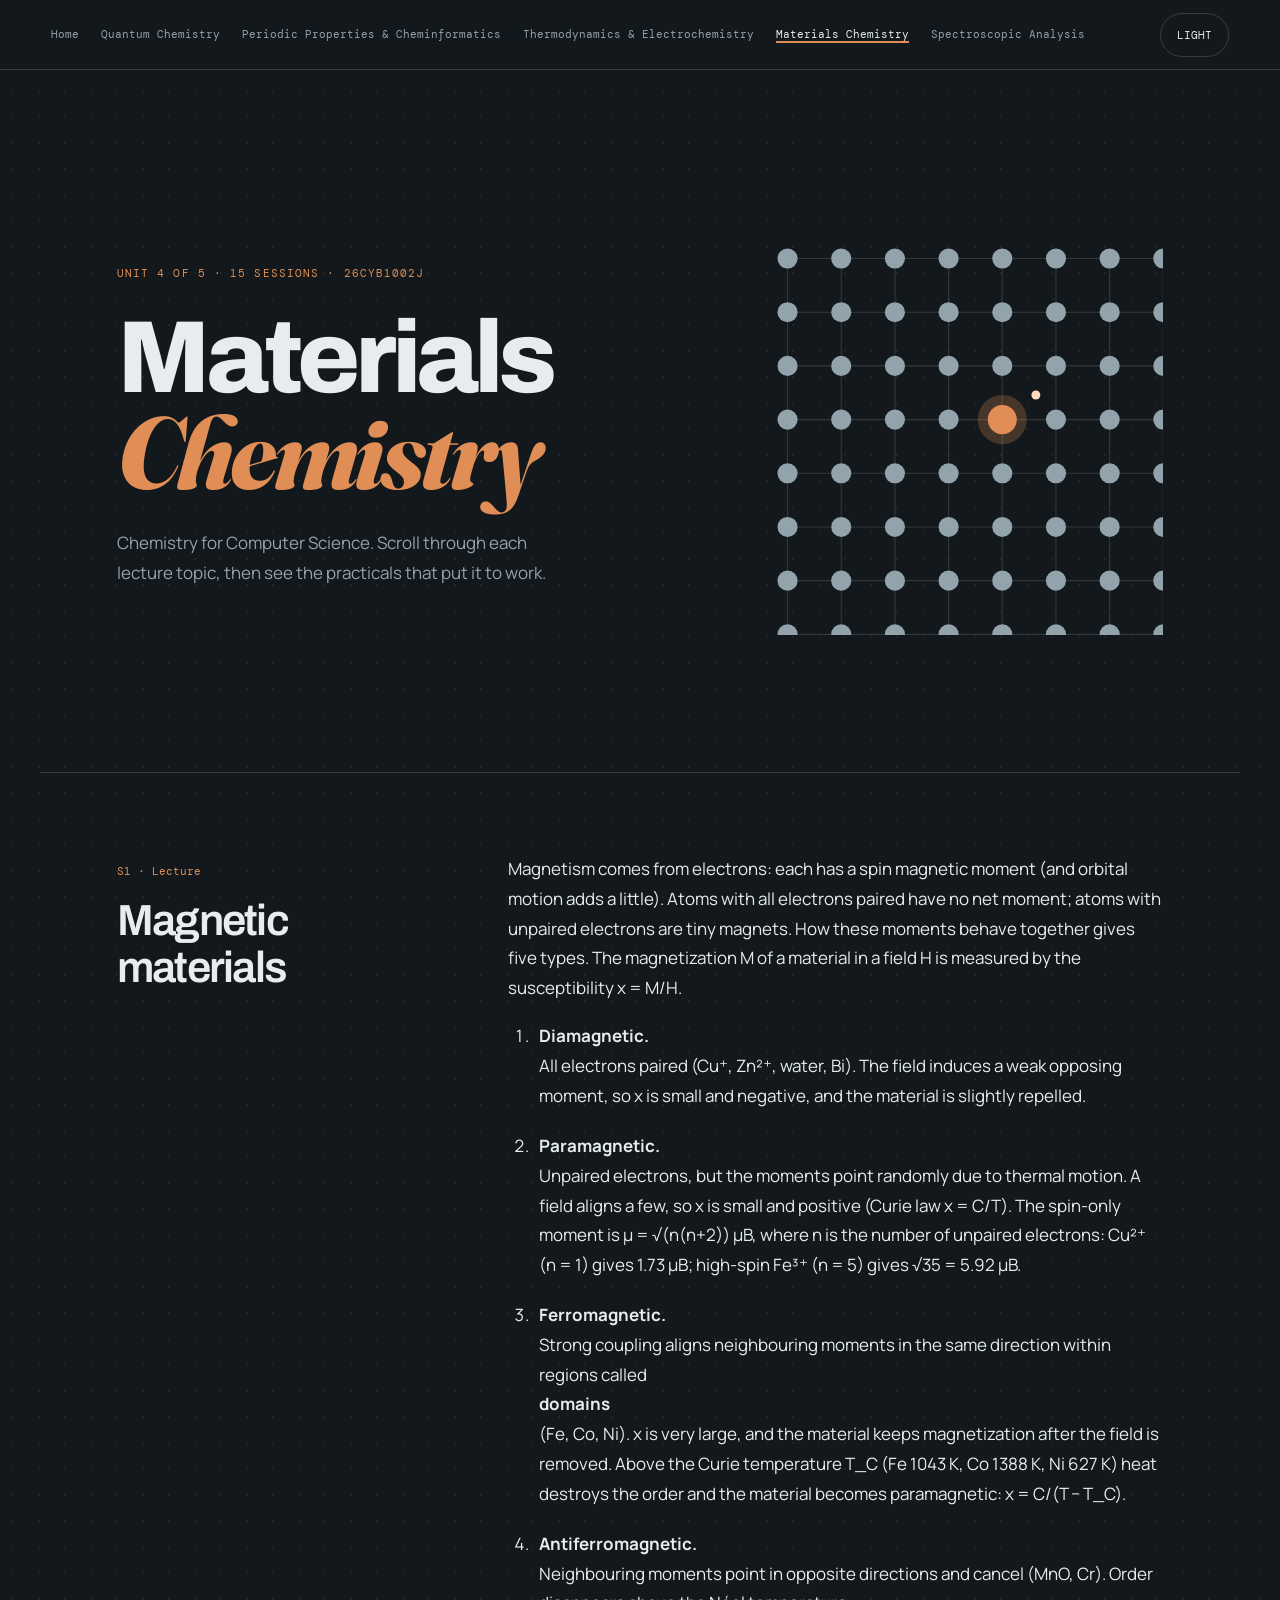
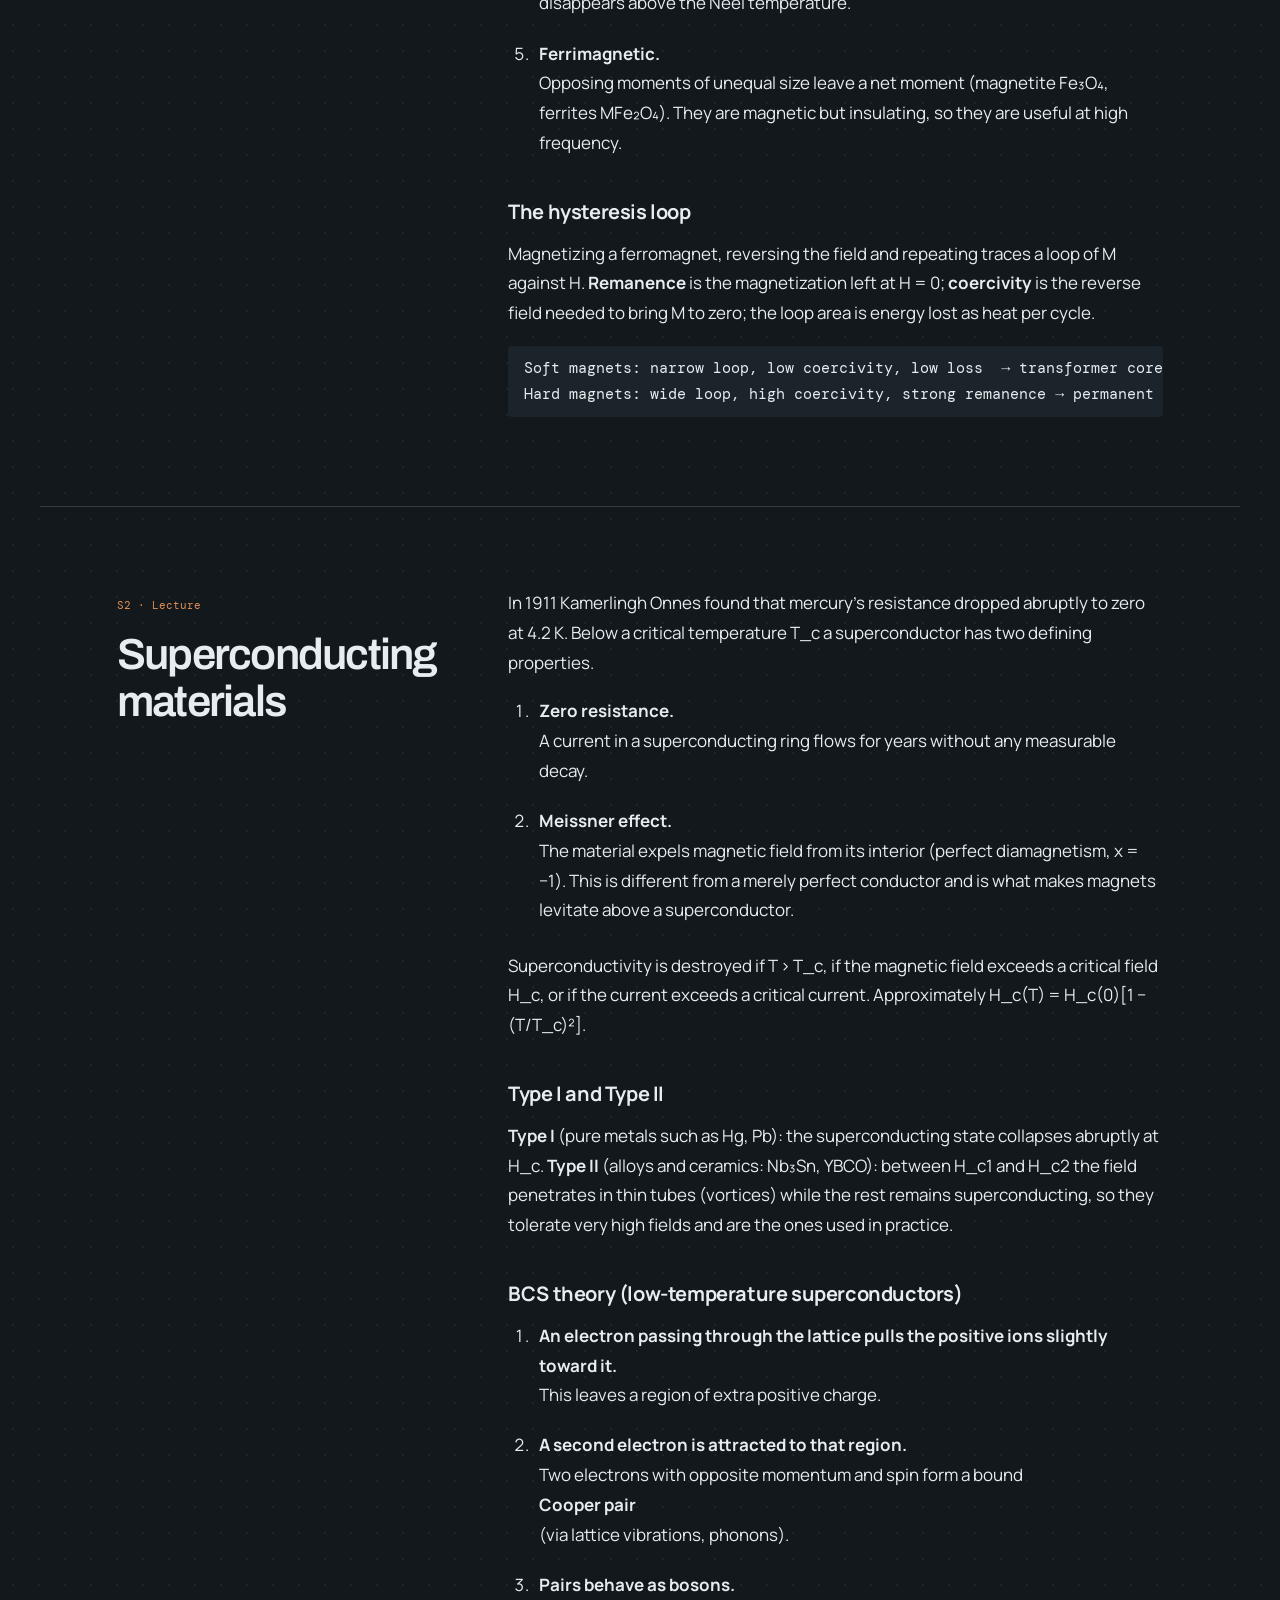
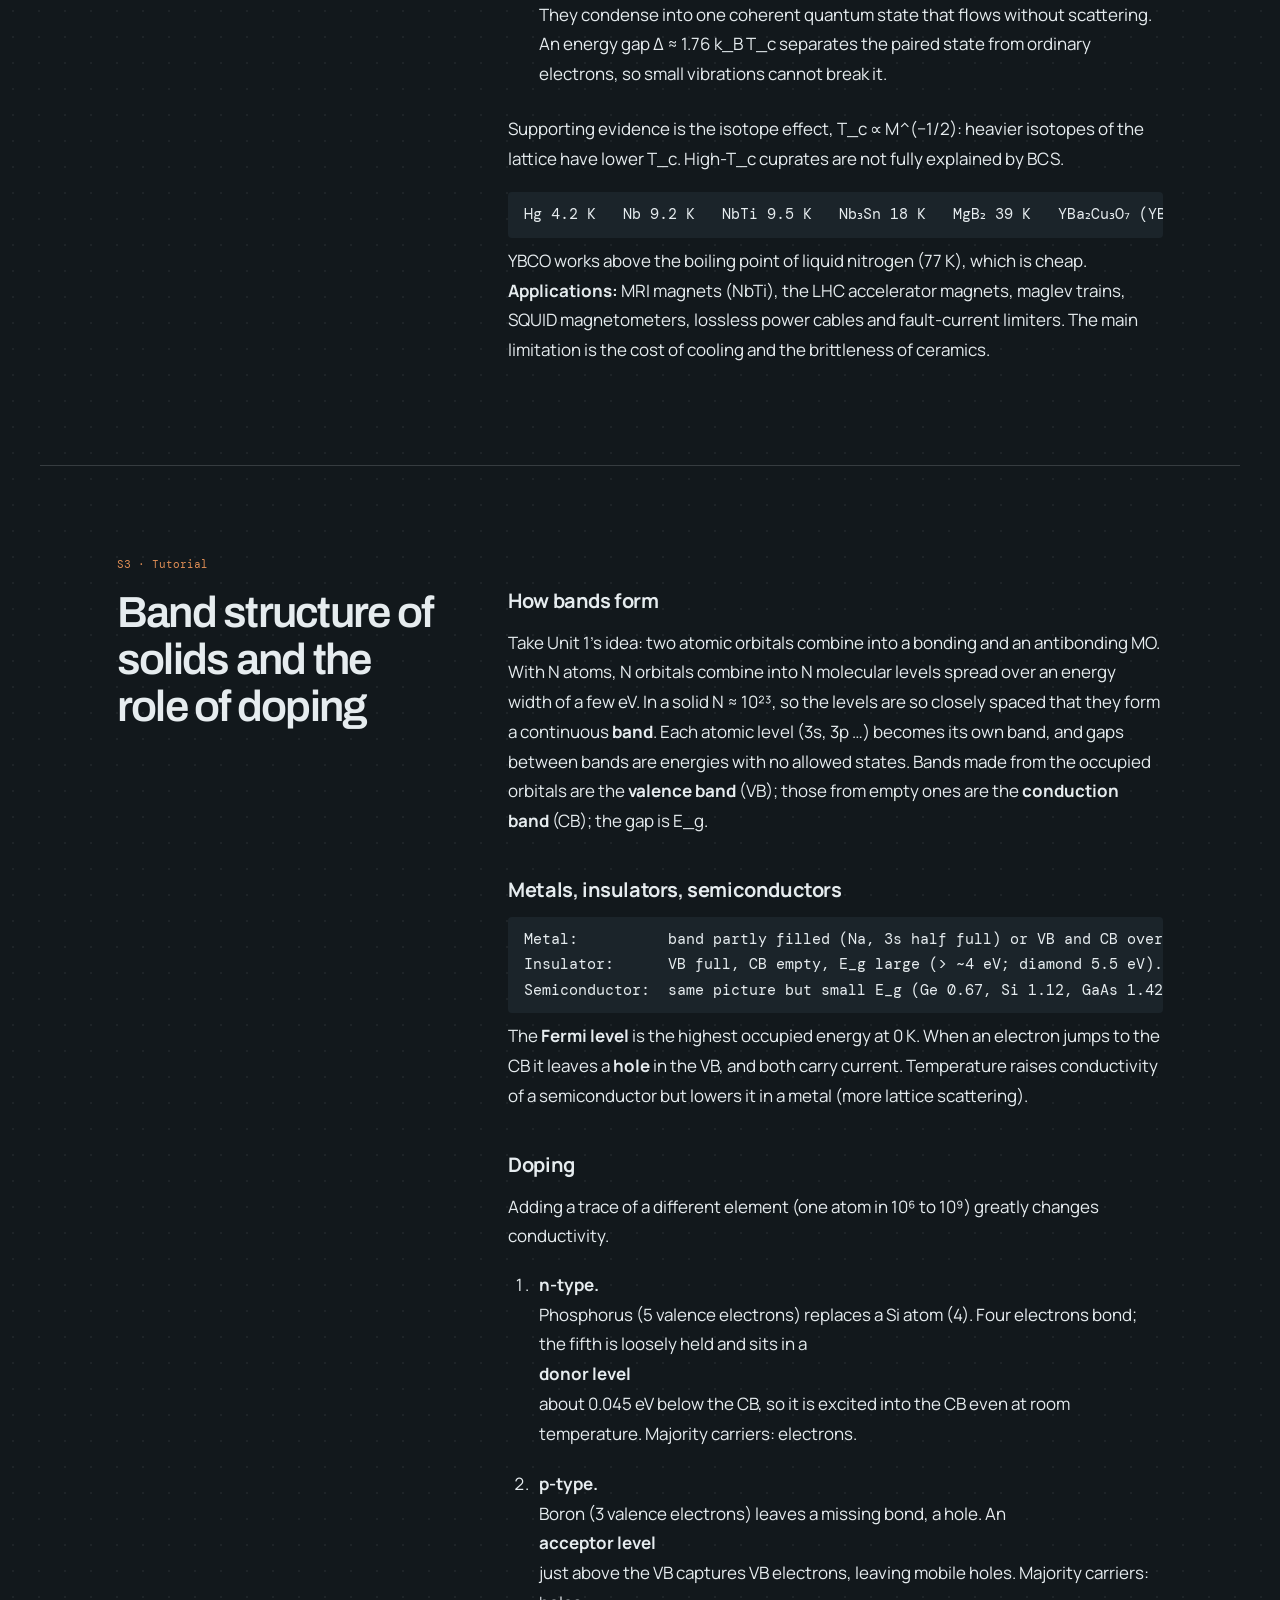
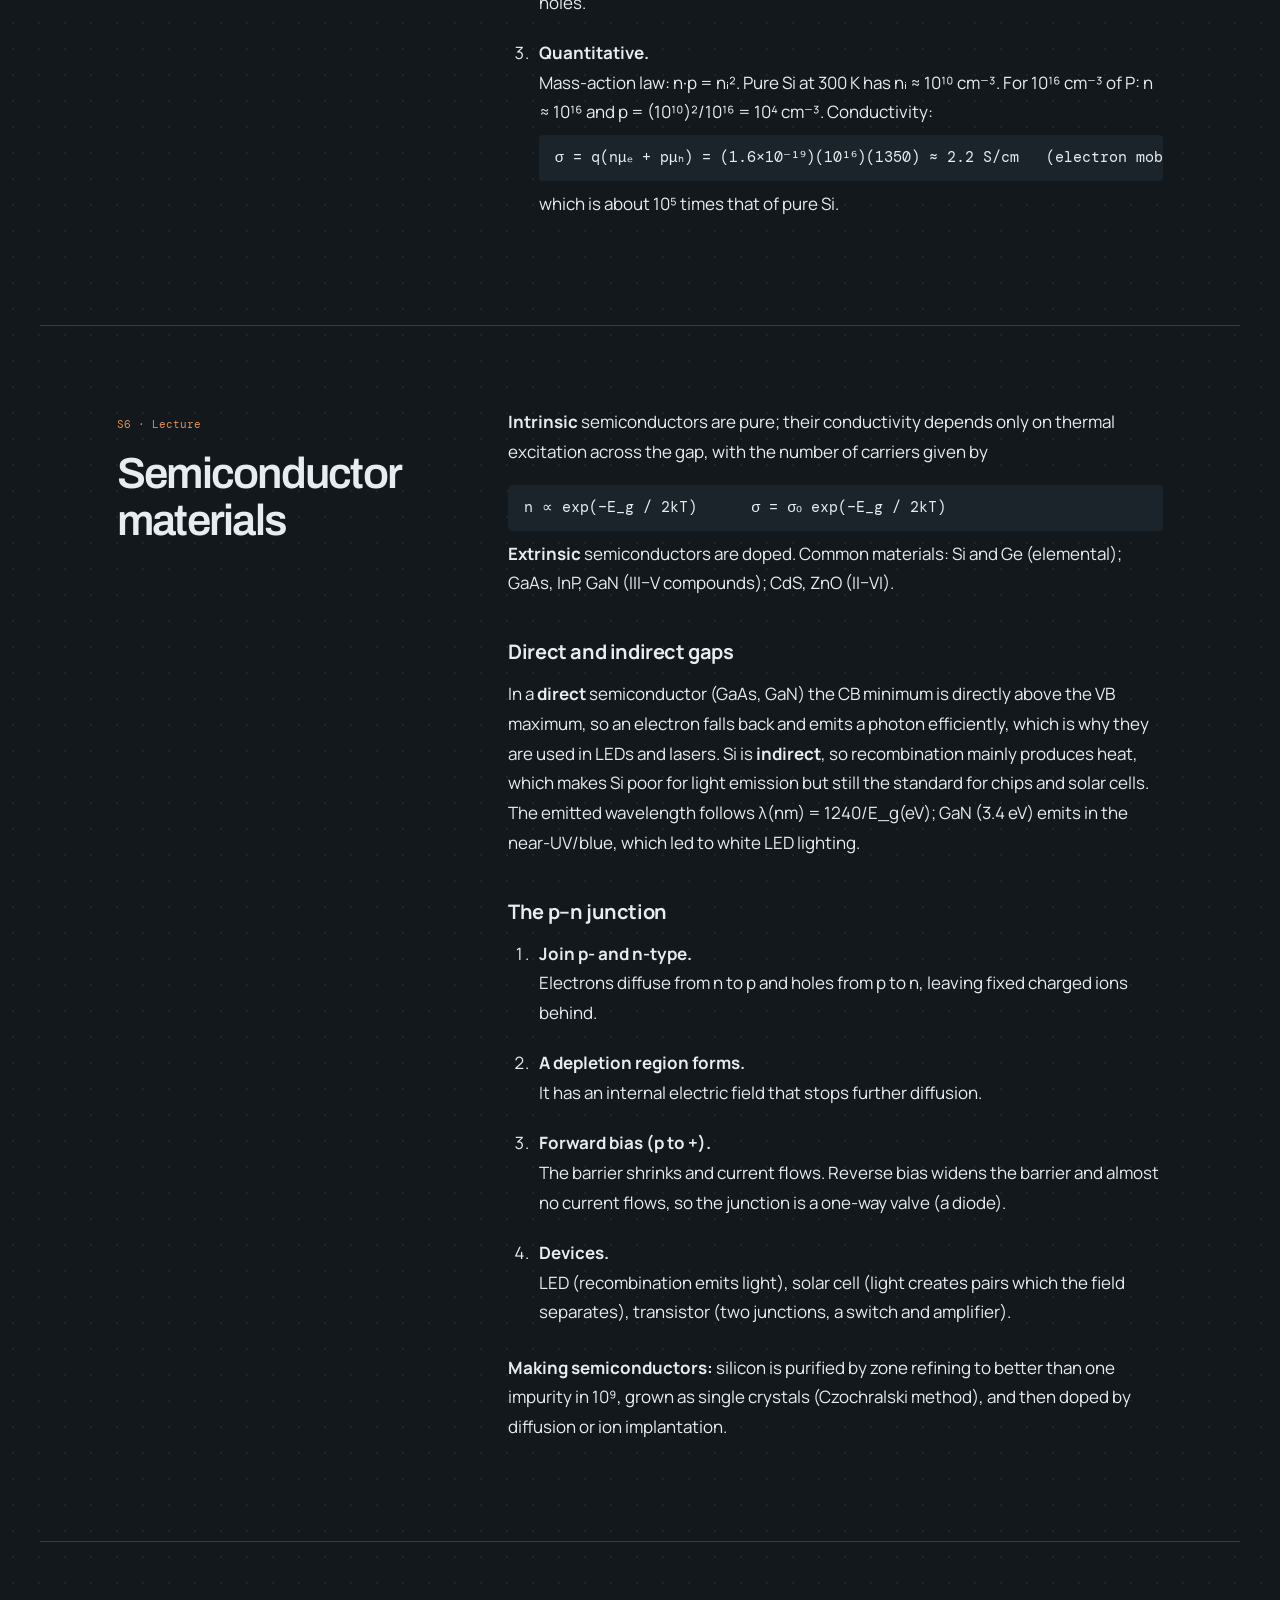
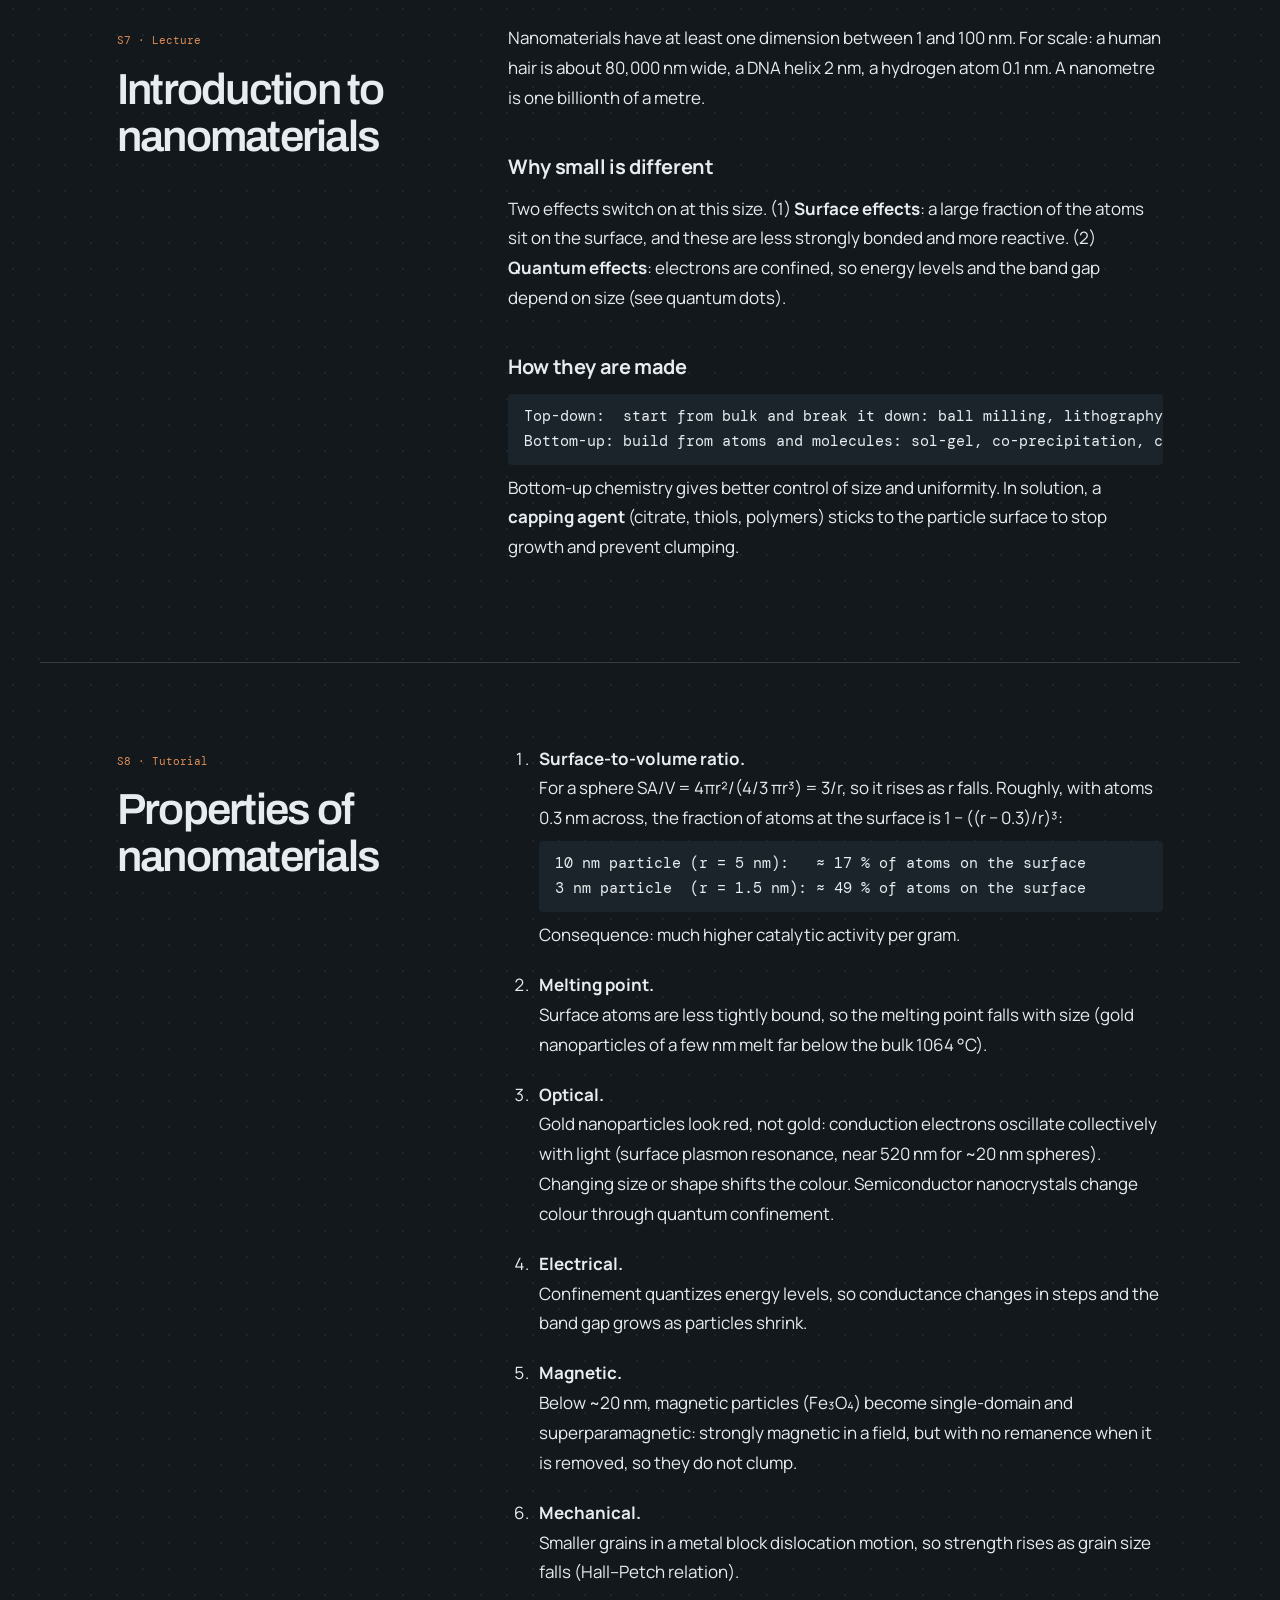
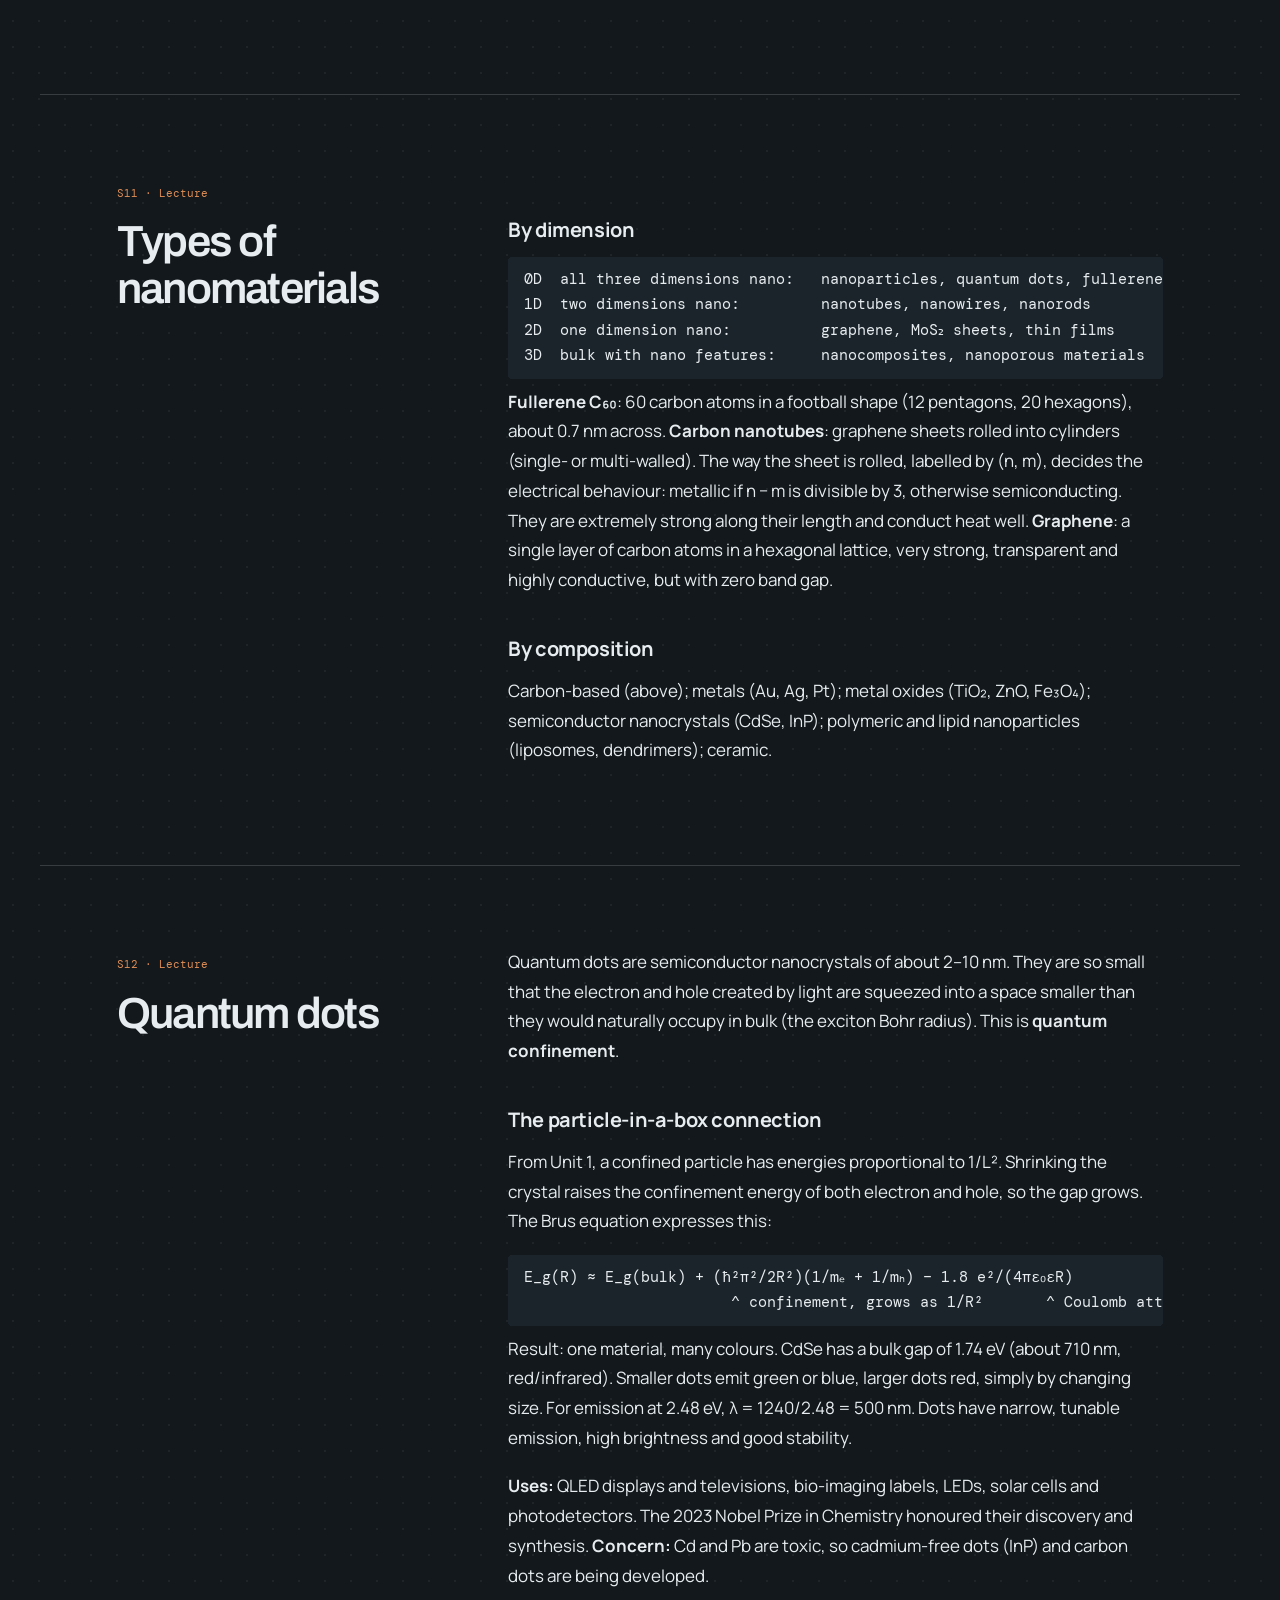
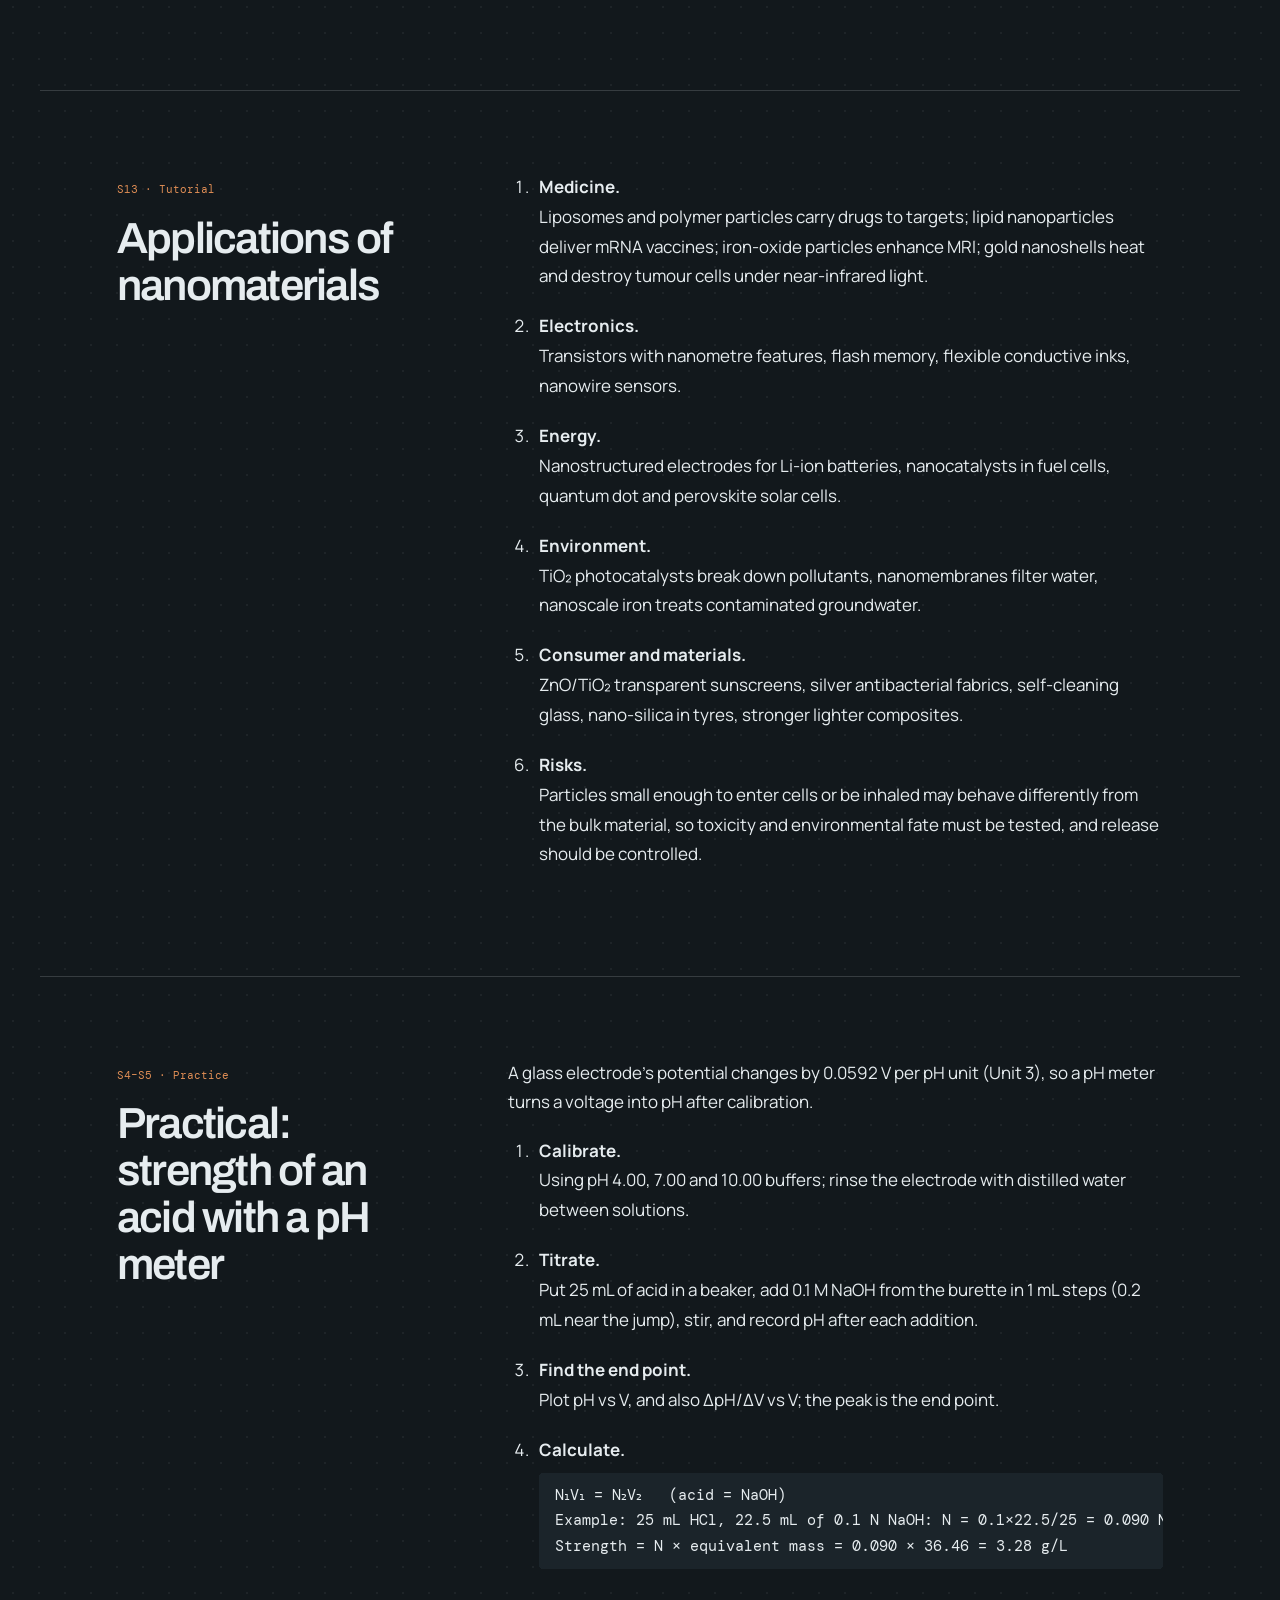
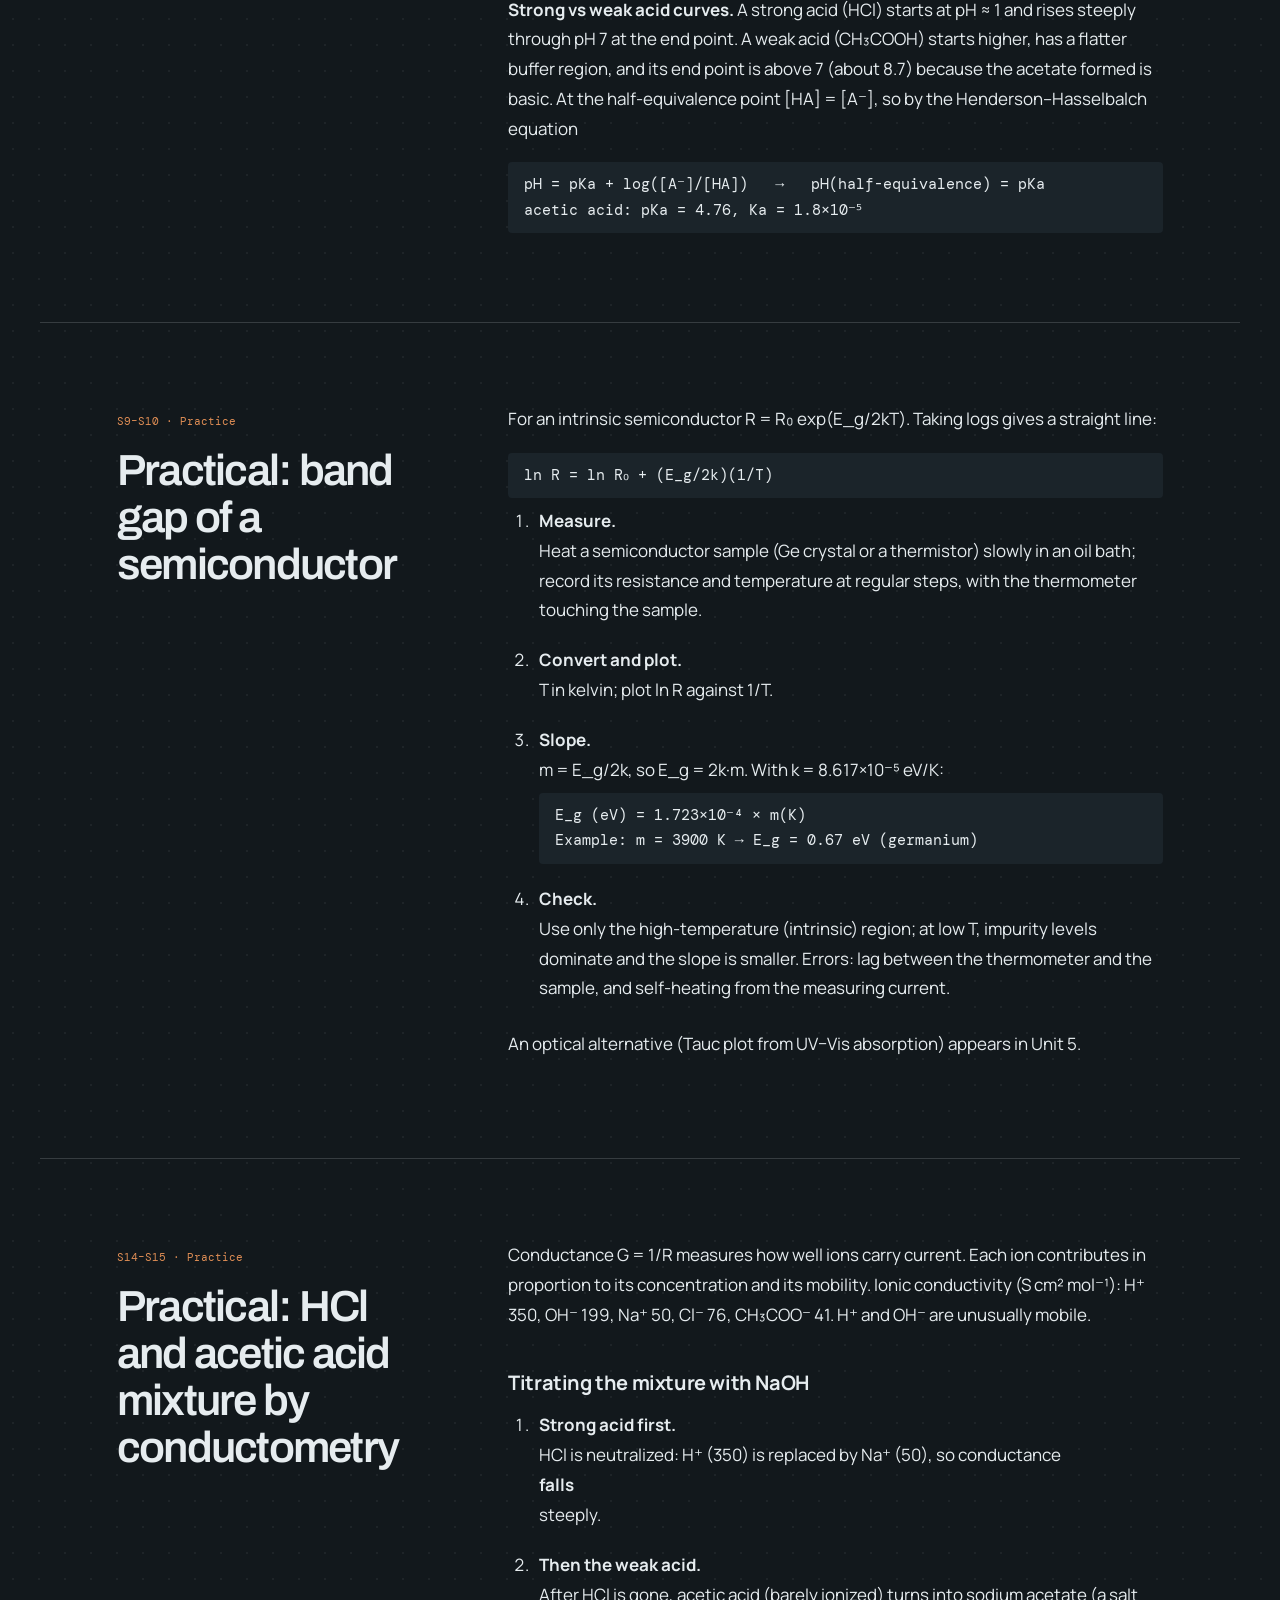
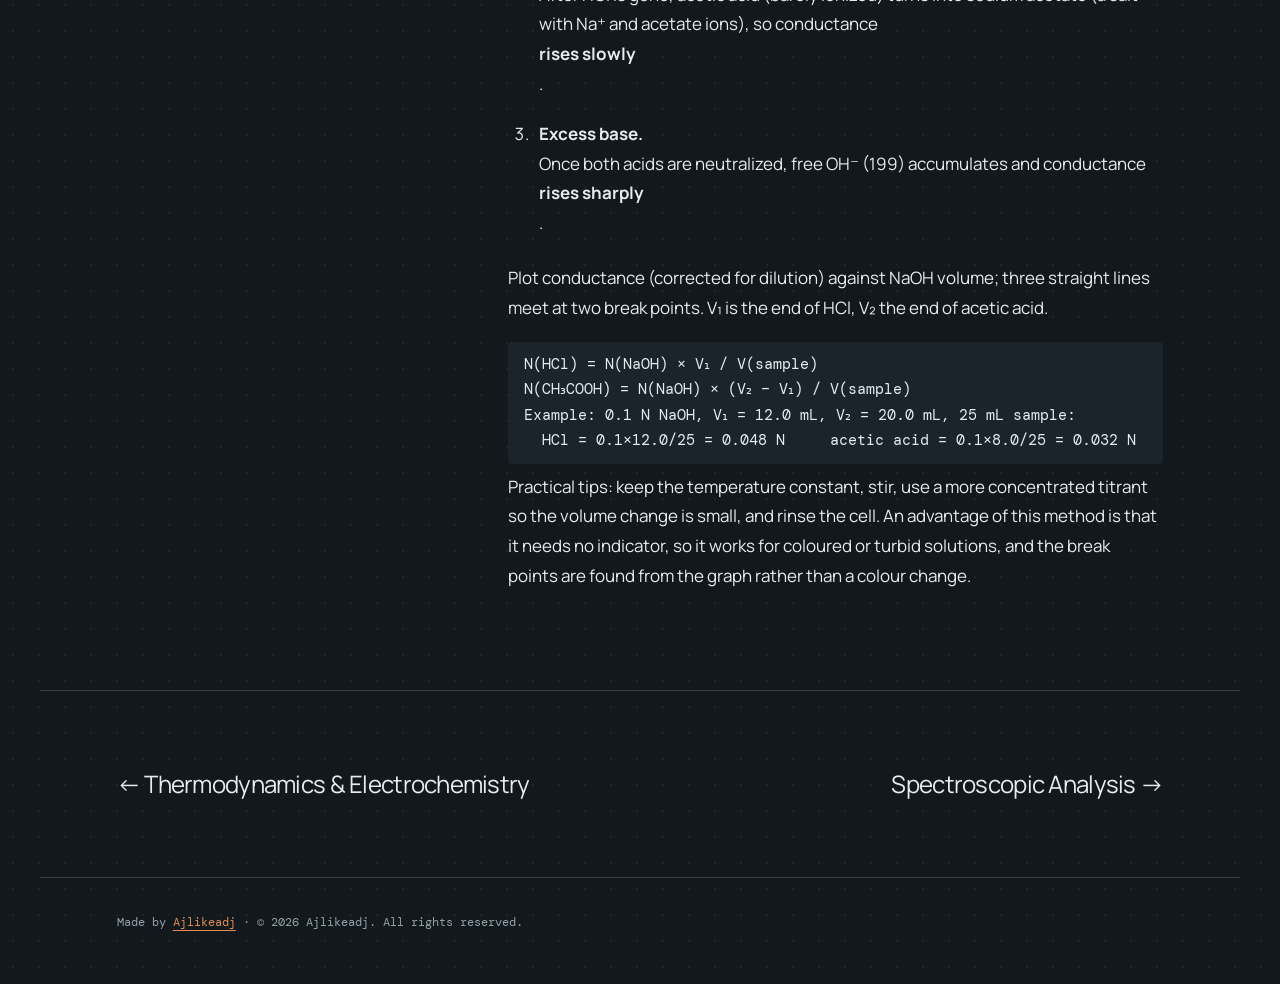
==== commit b8231806: "Add files via upload" ====
--- a/materials.html
+++ b/materials.html
@@ -1,4 +1,5 @@
-<!doctype html><html lang="en"><head><meta charset="utf-8"><meta name="viewport" content="width=device-width,initial-scale=1"><title>Materials Chemistry — Chemistry for Computer Science</title><link rel="stylesheet" href="chem.css"></head><body class="t-materials"><div class="bar"></div><header class="top"><nav aria-label="Units"><a href="index.html">Home</a><a href="quantum.html">Quantum Chemistry</a><a href="periodic.html">Periodic Properties & Cheminformatics</a><a href="thermo.html">Thermodynamics & Electrochemistry</a><a href="materials.html" class=on>Materials Chemistry</a><a href="spectro.html">Spectroscopic Analysis</a></nav><button id="theme" aria-label="Toggle light or dark theme">LIGHT</button></header><main><section class="hero wrap"><div><small>UNIT 4 OF 5 · 15 SESSIONS · 26CYB1002J</small><h1>Materials <em>Chemistry</em></h1><p>Chemistry for Computer Science. Scroll through each lecture topic, then see the practicals that put it to work.</p></div><div class="art"><svg viewBox="0 0 366 366" role="img" aria-label="Crystal lattice with one dopant atom"><line x1="30" y1="30" x2="78" y2="30" style="stroke:#ffffff22"/><line x1="30" y1="30" x2="30" y2="78" style="stroke:#ffffff22"/><line x1="30" y1="78" x2="78" y2="78" style="stroke:#ffffff22"/><line x1="30" y1="78" x2="30" y2="126" style="stroke:#ffffff22"/><line x1="30" y1="126" x2="78" y2="126" style="stroke:#ffffff22"/><line x1="30" y1="126" x2="30" y2="174" style="stroke:#ffffff22"/><line x1="30" y1="174" x2="78" y2="174" style="stroke:#ffffff22"/><line x1="30" y1="174" x2="30" y2="222" style="stroke:#ffffff22"/><line x1="30" y1="222" x2="78" y2="222" style="stroke:#ffffff22"/><line x1="30" y1="222" x2="30" y2="270" style="stroke:#ffffff22"/><line x1="30" y1="270" x2="78" y2="270" style="stroke:#ffffff22"/><line x1="30" y1="270" x2="30" y2="318" style="stroke:#ffffff22"/><line x1="30" y1="318" x2="78" y2="318" style="stroke:#ffffff22"/><line x1="30" y1="318" x2="30" y2="366" style="stroke:#ffffff22"/><line x1="30" y1="366" x2="78" y2="366" style="stroke:#ffffff22"/><line x1="78" y1="30" x2="126" y2="30" style="stroke:#ffffff22"/><line x1="78" y1="30" x2="78" y2="78" style="stroke:#ffffff22"/><line x1="78" y1="78" x2="126" y2="78" style="stroke:#ffffff22"/><line x1="78" y1="78" x2="78" y2="126" style="stroke:#ffffff22"/><line x1="78" y1="126" x2="126" y2="126" style="stroke:#ffffff22"/><line x1="78" y1="126" x2="78" y2="174" style="stroke:#ffffff22"/><line x1="78" y1="174" x2="126" y2="174" style="stroke:#ffffff22"/><line x1="78" y1="174" x2="78" y2="222" style="stroke:#ffffff22"/><line x1="78" y1="222" x2="126" y2="222" style="stroke:#ffffff22"/><line x1="78" y1="222" x2="78" y2="270" style="stroke:#ffffff22"/><line x1="78" y1="270" x2="126" y2="270" style="stroke:#ffffff22"/><line x1="78" y1="270" x2="78" y2="318" style="stroke:#ffffff22"/><line x1="78" y1="318" x2="126" y2="318" style="stroke:#ffffff22"/><line x1="78" y1="318" x2="78" y2="366" style="stroke:#ffffff22"/><line x1="78" y1="366" x2="126" y2="366" style="stroke:#ffffff22"/><line x1="126" y1="30" x2="174" y2="30" style="stroke:#ffffff22"/><line x1="126" y1="30" x2="126" y2="78" style="stroke:#ffffff22"/><line x1="126" y1="78" x2="174" y2="78" style="stroke:#ffffff22"/><line x1="126" y1="78" x2="126" y2="126" style="stroke:#ffffff22"/><line x1="126" y1="126" x2="174" y2="126" style="stroke:#ffffff22"/><line x1="126" y1="126" x2="126" y2="174" style="stroke:#ffffff22"/><line x1="126" y1="174" x2="174" y2="174" style="stroke:#ffffff22"/><line x1="126" y1="174" x2="126" y2="222" style="stroke:#ffffff22"/><line x1="126" y1="222" x2="174" y2="222" style="stroke:#ffffff22"/><line x1="126" y1="222" x2="126" y2="270" style="stroke:#ffffff22"/><line x1="126" y1="270" x2="174" y2="270" style="stroke:#ffffff22"/><line x1="126" y1="270" x2="126" y2="318" style="stroke:#ffffff22"/><line x1="126" y1="318" x2="174" y2="318" style="stroke:#ffffff22"/><line x1="126" y1="318" x2="126" y2="366" style="stroke:#ffffff22"/><line x1="126" y1="366" x2="174" y2="366" style="stroke:#ffffff22"/><line x1="174" y1="30" x2="222" y2="30" style="stroke:#ffffff22"/><line x1="174" y1="30" x2="174" y2="78" style="stroke:#ffffff22"/><line x1="174" y1="78" x2="222" y2="78" style="stroke:#ffffff22"/><line x1="174" y1="78" x2="174" y2="126" style="stroke:#ffffff22"/><line x1="174" y1="126" x2="222" y2="126" style="stroke:#ffffff22"/><line x1="174" y1="126" x2="174" y2="174" style="stroke:#ffffff22"/><line x1="174" y1="174" x2="222" y2="174" style="stroke:#ffffff22"/><line x1="174" y1="174" x2="174" y2="222" style="stroke:#ffffff22"/><line x1="174" y1="222" x2="222" y2="222" style="stroke:#ffffff22"/><line x1="174" y1="222" x2="174" y2="270" style="stroke:#ffffff22"/><line x1="174" y1="270" x2="222" y2="270" style="stroke:#ffffff22"/><line x1="174" y1="270" x2="174" y2="318" style="stroke:#ffffff22"/><line x1="174" y1="318" x2="222" y2="318" style="stroke:#ffffff22"/><line x1="174" y1="318" x2="174" y2="366" style="stroke:#ffffff22"/><line x1="174" y1="366" x2="222" y2="366" style="stroke:#ffffff22"/><line x1="222" y1="30" x2="270" y2="30" style="stroke:#ffffff22"/><line x1="222" y1="30" x2="222" y2="78" style="stroke:#ffffff22"/><line x1="222" y1="78" x2="270" y2="78" style="stroke:#ffffff22"/><line x1="222" y1="78" x2="222" y2="126" style="stroke:#ffffff22"/><line x1="222" y1="126" x2="270" y2="126" style="stroke:#ffffff22"/><line x1="222" y1="126" x2="222" y2="174" style="stroke:#ffffff22"/><line x1="222" y1="174" x2="270" y2="174" style="stroke:#ffffff22"/><line x1="222" y1="174" x2="222" y2="222" style="stroke:#ffffff22"/><line x1="222" y1="222" x2="270" y2="222" style="stroke:#ffffff22"/><line x1="222" y1="222" x2="222" y2="270" style="stroke:#ffffff22"/><line x1="222" y1="270" x2="270" y2="270" style="stroke:#ffffff22"/><line x1="222" y1="270" x2="222" y2="318" style="stroke:#ffffff22"/><line x1="222" y1="318" x2="270" y2="318" style="stroke:#ffffff22"/><line x1="222" y1="318" x2="222" y2="366" style="stroke:#ffffff22"/><line x1="222" y1="366" x2="270" y2="366" style="stroke:#ffffff22"/><line x1="270" y1="30" x2="318" y2="30" style="stroke:#ffffff22"/><line x1="270" y1="30" x2="270" y2="78" style="stroke:#ffffff22"/><line x1="270" y1="78" x2="318" y2="78" style="stroke:#ffffff22"/><line x1="270" y1="78" x2="270" y2="126" style="stroke:#ffffff22"/><line x1="270" y1="126" x2="318" y2="126" style="stroke:#ffffff22"/><line x1="270" y1="126" x2="270" y2="174" style="stroke:#ffffff22"/><line x1="270" y1="174" x2="318" y2="174" style="stroke:#ffffff22"/><line x1="270" y1="174" x2="270" y2="222" style="stroke:#ffffff22"/><line x1="270" y1="222" x2="318" y2="222" style="stroke:#ffffff22"/><line x1="270" y1="222" x2="270" y2="270" style="stroke:#ffffff22"/><line x1="270" y1="270" x2="318" y2="270" style="stroke:#ffffff22"/><line x1="270" y1="270" x2="270" y2="318" style="stroke:#ffffff22"/><line x1="270" y1="318" x2="318" y2="318" style="stroke:#ffffff22"/><line x1="270" y1="318" x2="270" y2="366" style="stroke:#ffffff22"/><line x1="270" y1="366" x2="318" y2="366" style="stroke:#ffffff22"/><line x1="318" y1="30" x2="366" y2="30" style="stroke:#ffffff22"/><line x1="318" y1="30" x2="318" y2="78" style="stroke:#ffffff22"/><line x1="318" y1="78" x2="366" y2="78" style="stroke:#ffffff22"/><line x1="318" y1="78" x2="318" y2="126" style="stroke:#ffffff22"/><line x1="318" y1="126" x2="366" y2="126" style="stroke:#ffffff22"/><line x1="318" y1="126" x2="318" y2="174" style="stroke:#ffffff22"/><line x1="318" y1="174" x2="366" y2="174" style="stroke:#ffffff22"/><line x1="318" y1="174" x2="318" y2="222" style="stroke:#ffffff22"/><line x1="318" y1="222" x2="366" y2="222" style="stroke:#ffffff22"/><line x1="318" y1="222" x2="318" y2="270" style="stroke:#ffffff22"/><line x1="318" y1="270" x2="366" y2="270" style="stroke:#ffffff22"/><line x1="318" y1="270" x2="318" y2="318" style="stroke:#ffffff22"/><line x1="318" y1="318" x2="366" y2="318" style="stroke:#ffffff22"/><line x1="318" y1="318" x2="318" y2="366" style="stroke:#ffffff22"/><line x1="318" y1="366" x2="366" y2="366" style="stroke:#ffffff22"/><line x1="366" y1="30" x2="366" y2="78" style="stroke:#ffffff22"/><line x1="366" y1="78" x2="366" y2="126" style="stroke:#ffffff22"/><line x1="366" y1="126" x2="366" y2="174" style="stroke:#ffffff22"/><line x1="366" y1="174" x2="366" y2="222" style="stroke:#ffffff22"/><line x1="366" y1="222" x2="366" y2="270" style="stroke:#ffffff22"/><line x1="366" y1="270" x2="366" y2="318" style="stroke:#ffffff22"/><line x1="366" y1="318" x2="366" y2="366" style="stroke:#ffffff22"/><circle cx="30" cy="30" r="9" style="fill:#93a3ab"/><circle cx="30" cy="78" r="9" style="fill:#93a3ab"/><circle cx="30" cy="126" r="9" style="fill:#93a3ab"/><circle cx="30" cy="174" r="9" style="fill:#93a3ab"/><circle cx="30" cy="222" r="9" style="fill:#93a3ab"/><circle cx="30" cy="270" r="9" style="fill:#93a3ab"/><circle cx="30" cy="318" r="9" style="fill:#93a3ab"/><circle cx="30" cy="366" r="9" style="fill:#93a3ab"/><circle cx="78" cy="30" r="9" style="fill:#93a3ab"/><circle cx="78" cy="78" r="9" style="fill:#93a3ab"/><circle cx="78" cy="126" r="9" style="fill:#93a3ab"/><circle cx="78" cy="174" r="9" style="fill:#93a3ab"/><circle cx="78" cy="222" r="9" style="fill:#93a3ab"/><circle cx="78" cy="270" r="9" style="fill:#93a3ab"/><circle cx="78" cy="318" r="9" style="fill:#93a3ab"/><circle cx="78" cy="366" r="9" style="fill:#93a3ab"/><circle cx="126" cy="30" r="9" style="fill:#93a3ab"/><circle cx="126" cy="78" r="9" style="fill:#93a3ab"/><circle cx="126" cy="126" r="9" style="fill:#93a3ab"/><circle cx="126" cy="174" r="9" style="fill:#93a3ab"/><circle cx="126" cy="222" r="9" style="fill:#93a3ab"/><circle cx="126" cy="270" r="9" style="fill:#93a3ab"/><circle cx="126" cy="318" r="9" style="fill:#93a3ab"/><circle cx="126" cy="366" r="9" style="fill:#93a3ab"/><circle cx="174" cy="30" r="9" style="fill:#93a3ab"/><circle cx="174" cy="78" r="9" style="fill:#93a3ab"/><circle cx="174" cy="126" r="9" style="fill:#93a3ab"/><circle cx="174" cy="174" r="9" style="fill:#93a3ab"/><circle cx="174" cy="222" r="9" style="fill:#93a3ab"/><circle cx="174" cy="270" r="9" style="fill:#93a3ab"/><circle cx="174" cy="318" r="9" style="fill:#93a3ab"/><circle cx="174" cy="366" r="9" style="fill:#93a3ab"/><circle cx="222" cy="30" r="9" style="fill:#93a3ab"/><circle cx="222" cy="78" r="9" style="fill:#93a3ab"/><circle cx="222" cy="126" r="9" style="fill:#93a3ab"/><circle cx="222" cy="174" r="22" style="fill:#e08e55;opacity:.25"/><circle cx="222" cy="174" r="13" style="fill:#e08e55"/><circle cx="252" cy="152" r="4" style="fill:#ffd9bd"/><circle cx="222" cy="222" r="9" style="fill:#93a3ab"/><circle cx="222" cy="270" r="9" style="fill:#93a3ab"/><circle cx="222" cy="318" r="9" style="fill:#93a3ab"/><circle cx="222" cy="366" r="9" style="fill:#93a3ab"/><circle cx="270" cy="30" r="9" style="fill:#93a3ab"/><circle cx="270" cy="78" r="9" style="fill:#93a3ab"/><circle cx="270" cy="126" r="9" style="fill:#93a3ab"/><circle cx="270" cy="174" r="9" style="fill:#93a3ab"/><circle cx="270" cy="222" r="9" style="fill:#93a3ab"/><circle cx="270" cy="270" r="9" style="fill:#93a3ab"/><circle cx="270" cy="318" r="9" style="fill:#93a3ab"/><circle cx="270" cy="366" r="9" style="fill:#93a3ab"/><circle cx="318" cy="30" r="9" style="fill:#93a3ab"/><circle cx="318" cy="78" r="9" style="fill:#93a3ab"/><circle cx="318" cy="126" r="9" style="fill:#93a3ab"/><circle cx="318" cy="174" r="9" style="fill:#93a3ab"/><circle cx="318" cy="222" r="9" style="fill:#93a3ab"/><circle cx="318" cy="270" r="9" style="fill:#93a3ab"/><circle cx="318" cy="318" r="9" style="fill:#93a3ab"/><circle cx="318" cy="366" r="9" style="fill:#93a3ab"/><circle cx="366" cy="30" r="9" style="fill:#93a3ab"/><circle cx="366" cy="78" r="9" style="fill:#93a3ab"/><circle cx="366" cy="126" r="9" style="fill:#93a3ab"/><circle cx="366" cy="174" r="9" style="fill:#93a3ab"/><circle cx="366" cy="222" r="9" style="fill:#93a3ab"/><circle cx="366" cy="270" r="9" style="fill:#93a3ab"/><circle cx="366" cy="318" r="9" style="fill:#93a3ab"/><circle cx="366" cy="366" r="9" style="fill:#93a3ab"/></svg></div></section><nav class="sub wrap" hidden><a href="#magnet">Magnetic materials</a><a href="#super">Superconducting materials</a><a href="#bands">Band structure of solids and the role of doping</a><a href="#semi">Semiconductor materials</a><a href="#nano">Introduction to nanomaterials</a><a href="#nanoprops">Properties of nanomaterials</a><a href="#nanotypes">Types of nanomaterials</a><a href="#qd">Quantum dots</a><a href="#nanoapps">Applications of nanomaterials</a><a href="#ph">Practical: strength of an acid with a pH meter</a><a href="#bg">Practical: band gap of a semiconductor</a><a href="#cond">Practical: HCl and acetic acid mixture by conductometry</a></nav><section class="sec wrap rev" id="magnet"><header><span class="tag">S1 · Lecture</span><h2>Magnetic materials</h2></header><div><p>Magnetism comes from electrons: each has a spin magnetic moment (and orbital motion adds a little). Atoms with all electrons paired have no net moment; atoms with unpaired electrons are tiny magnets. How these moments behave together gives five types. The magnetization M of a material in a field H is measured by the susceptibility χ = M/H.</p><ol class="steps"><li><b>Diamagnetic.</b>All electrons paired (Cu⁺, Zn²⁺, water, Bi). The field induces a weak opposing moment, so χ is small and negative, and the material is slightly repelled.</li><li><b>Paramagnetic.</b>Unpaired electrons, but the moments point randomly due to thermal motion. A field aligns a few, so χ is small and positive (Curie law χ = C/T). The spin-only moment is μ = √(n(n+2)) μB, where n is the number of unpaired electrons: Cu²⁺ (n = 1) gives 1.73 μB; high-spin Fe³⁺ (n = 5) gives √35 = 5.92 μB.</li><li><b>Ferromagnetic.</b>Strong coupling aligns neighbouring moments in the same direction within regions called <b>domains</b> (Fe, Co, Ni). χ is very large, and the material keeps magnetization after the field is removed. Above the Curie temperature T_C (Fe 1043 K, Co 1388 K, Ni 627 K) heat destroys the order and the material becomes paramagnetic: χ = C/(T − T_C).</li><li><b>Antiferromagnetic.</b>Neighbouring moments point in opposite directions and cancel (MnO, Cr). Order disappears above the Néel temperature.</li><li><b>Ferrimagnetic.</b>Opposing moments of unequal size leave a net moment (magnetite Fe₃O₄, ferrites MFe₂O₄). They are magnetic but insulating, so they are useful at high frequency.</li></ol><h4>The hysteresis loop</h4><p>Magnetizing a ferromagnet, reversing the field and repeating traces a loop of M against H. <b>Remanence</b> is the magnetization left at H = 0; <b>coercivity</b> is the reverse field needed to bring M to zero; the loop area is energy lost as heat per cycle.</p><div class="eq">Soft magnets: narrow loop, low coercivity, low loss  → transformer cores, inductors, electromagnets (silicon steel, soft ferrites)
+<!-- © 2026 Ajlikeadj · https://github.com/ajlikeadj · All rights reserved. Copying, editing or redistributing without written permission is not allowed. -->
+<!doctype html><html lang="en"><head><meta charset="utf-8"><meta name="author" content="Ajlikeadj"><meta name="copyright" content="© 2026 Ajlikeadj. All rights reserved."><meta name="viewport" content="width=device-width,initial-scale=1"><title>Materials Chemistry — Chemistry for Computer Science</title><link rel="stylesheet" href="chem.css"></head><body class="t-materials"><div class="bar"></div><header class="top"><nav aria-label="Units"><a href="index.html">Home</a><a href="quantum.html">Quantum Chemistry</a><a href="periodic.html">Periodic Properties & Cheminformatics</a><a href="thermo.html">Thermodynamics & Electrochemistry</a><a href="materials.html" class=on>Materials Chemistry</a><a href="spectro.html">Spectroscopic Analysis</a></nav><button id="theme" aria-label="Toggle light or dark theme">LIGHT</button></header><main><section class="hero wrap"><div><small>UNIT 4 OF 5 · 15 SESSIONS · 26CYB1002J</small><h1>Materials <em>Chemistry</em></h1><p>Chemistry for Computer Science. Scroll through each lecture topic, then see the practicals that put it to work.</p></div><div class="art"><svg viewBox="0 0 366 366" role="img" aria-label="Crystal lattice with one dopant atom"><line x1="30" y1="30" x2="78" y2="30" style="stroke:#ffffff22"/><line x1="30" y1="30" x2="30" y2="78" style="stroke:#ffffff22"/><line x1="30" y1="78" x2="78" y2="78" style="stroke:#ffffff22"/><line x1="30" y1="78" x2="30" y2="126" style="stroke:#ffffff22"/><line x1="30" y1="126" x2="78" y2="126" style="stroke:#ffffff22"/><line x1="30" y1="126" x2="30" y2="174" style="stroke:#ffffff22"/><line x1="30" y1="174" x2="78" y2="174" style="stroke:#ffffff22"/><line x1="30" y1="174" x2="30" y2="222" style="stroke:#ffffff22"/><line x1="30" y1="222" x2="78" y2="222" style="stroke:#ffffff22"/><line x1="30" y1="222" x2="30" y2="270" style="stroke:#ffffff22"/><line x1="30" y1="270" x2="78" y2="270" style="stroke:#ffffff22"/><line x1="30" y1="270" x2="30" y2="318" style="stroke:#ffffff22"/><line x1="30" y1="318" x2="78" y2="318" style="stroke:#ffffff22"/><line x1="30" y1="318" x2="30" y2="366" style="stroke:#ffffff22"/><line x1="30" y1="366" x2="78" y2="366" style="stroke:#ffffff22"/><line x1="78" y1="30" x2="126" y2="30" style="stroke:#ffffff22"/><line x1="78" y1="30" x2="78" y2="78" style="stroke:#ffffff22"/><line x1="78" y1="78" x2="126" y2="78" style="stroke:#ffffff22"/><line x1="78" y1="78" x2="78" y2="126" style="stroke:#ffffff22"/><line x1="78" y1="126" x2="126" y2="126" style="stroke:#ffffff22"/><line x1="78" y1="126" x2="78" y2="174" style="stroke:#ffffff22"/><line x1="78" y1="174" x2="126" y2="174" style="stroke:#ffffff22"/><line x1="78" y1="174" x2="78" y2="222" style="stroke:#ffffff22"/><line x1="78" y1="222" x2="126" y2="222" style="stroke:#ffffff22"/><line x1="78" y1="222" x2="78" y2="270" style="stroke:#ffffff22"/><line x1="78" y1="270" x2="126" y2="270" style="stroke:#ffffff22"/><line x1="78" y1="270" x2="78" y2="318" style="stroke:#ffffff22"/><line x1="78" y1="318" x2="126" y2="318" style="stroke:#ffffff22"/><line x1="78" y1="318" x2="78" y2="366" style="stroke:#ffffff22"/><line x1="78" y1="366" x2="126" y2="366" style="stroke:#ffffff22"/><line x1="126" y1="30" x2="174" y2="30" style="stroke:#ffffff22"/><line x1="126" y1="30" x2="126" y2="78" style="stroke:#ffffff22"/><line x1="126" y1="78" x2="174" y2="78" style="stroke:#ffffff22"/><line x1="126" y1="78" x2="126" y2="126" style="stroke:#ffffff22"/><line x1="126" y1="126" x2="174" y2="126" style="stroke:#ffffff22"/><line x1="126" y1="126" x2="126" y2="174" style="stroke:#ffffff22"/><line x1="126" y1="174" x2="174" y2="174" style="stroke:#ffffff22"/><line x1="126" y1="174" x2="126" y2="222" style="stroke:#ffffff22"/><line x1="126" y1="222" x2="174" y2="222" style="stroke:#ffffff22"/><line x1="126" y1="222" x2="126" y2="270" style="stroke:#ffffff22"/><line x1="126" y1="270" x2="174" y2="270" style="stroke:#ffffff22"/><line x1="126" y1="270" x2="126" y2="318" style="stroke:#ffffff22"/><line x1="126" y1="318" x2="174" y2="318" style="stroke:#ffffff22"/><line x1="126" y1="318" x2="126" y2="366" style="stroke:#ffffff22"/><line x1="126" y1="366" x2="174" y2="366" style="stroke:#ffffff22"/><line x1="174" y1="30" x2="222" y2="30" style="stroke:#ffffff22"/><line x1="174" y1="30" x2="174" y2="78" style="stroke:#ffffff22"/><line x1="174" y1="78" x2="222" y2="78" style="stroke:#ffffff22"/><line x1="174" y1="78" x2="174" y2="126" style="stroke:#ffffff22"/><line x1="174" y1="126" x2="222" y2="126" style="stroke:#ffffff22"/><line x1="174" y1="126" x2="174" y2="174" style="stroke:#ffffff22"/><line x1="174" y1="174" x2="222" y2="174" style="stroke:#ffffff22"/><line x1="174" y1="174" x2="174" y2="222" style="stroke:#ffffff22"/><line x1="174" y1="222" x2="222" y2="222" style="stroke:#ffffff22"/><line x1="174" y1="222" x2="174" y2="270" style="stroke:#ffffff22"/><line x1="174" y1="270" x2="222" y2="270" style="stroke:#ffffff22"/><line x1="174" y1="270" x2="174" y2="318" style="stroke:#ffffff22"/><line x1="174" y1="318" x2="222" y2="318" style="stroke:#ffffff22"/><line x1="174" y1="318" x2="174" y2="366" style="stroke:#ffffff22"/><line x1="174" y1="366" x2="222" y2="366" style="stroke:#ffffff22"/><line x1="222" y1="30" x2="270" y2="30" style="stroke:#ffffff22"/><line x1="222" y1="30" x2="222" y2="78" style="stroke:#ffffff22"/><line x1="222" y1="78" x2="270" y2="78" style="stroke:#ffffff22"/><line x1="222" y1="78" x2="222" y2="126" style="stroke:#ffffff22"/><line x1="222" y1="126" x2="270" y2="126" style="stroke:#ffffff22"/><line x1="222" y1="126" x2="222" y2="174" style="stroke:#ffffff22"/><line x1="222" y1="174" x2="270" y2="174" style="stroke:#ffffff22"/><line x1="222" y1="174" x2="222" y2="222" style="stroke:#ffffff22"/><line x1="222" y1="222" x2="270" y2="222" style="stroke:#ffffff22"/><line x1="222" y1="222" x2="222" y2="270" style="stroke:#ffffff22"/><line x1="222" y1="270" x2="270" y2="270" style="stroke:#ffffff22"/><line x1="222" y1="270" x2="222" y2="318" style="stroke:#ffffff22"/><line x1="222" y1="318" x2="270" y2="318" style="stroke:#ffffff22"/><line x1="222" y1="318" x2="222" y2="366" style="stroke:#ffffff22"/><line x1="222" y1="366" x2="270" y2="366" style="stroke:#ffffff22"/><line x1="270" y1="30" x2="318" y2="30" style="stroke:#ffffff22"/><line x1="270" y1="30" x2="270" y2="78" style="stroke:#ffffff22"/><line x1="270" y1="78" x2="318" y2="78" style="stroke:#ffffff22"/><line x1="270" y1="78" x2="270" y2="126" style="stroke:#ffffff22"/><line x1="270" y1="126" x2="318" y2="126" style="stroke:#ffffff22"/><line x1="270" y1="126" x2="270" y2="174" style="stroke:#ffffff22"/><line x1="270" y1="174" x2="318" y2="174" style="stroke:#ffffff22"/><line x1="270" y1="174" x2="270" y2="222" style="stroke:#ffffff22"/><line x1="270" y1="222" x2="318" y2="222" style="stroke:#ffffff22"/><line x1="270" y1="222" x2="270" y2="270" style="stroke:#ffffff22"/><line x1="270" y1="270" x2="318" y2="270" style="stroke:#ffffff22"/><line x1="270" y1="270" x2="270" y2="318" style="stroke:#ffffff22"/><line x1="270" y1="318" x2="318" y2="318" style="stroke:#ffffff22"/><line x1="270" y1="318" x2="270" y2="366" style="stroke:#ffffff22"/><line x1="270" y1="366" x2="318" y2="366" style="stroke:#ffffff22"/><line x1="318" y1="30" x2="366" y2="30" style="stroke:#ffffff22"/><line x1="318" y1="30" x2="318" y2="78" style="stroke:#ffffff22"/><line x1="318" y1="78" x2="366" y2="78" style="stroke:#ffffff22"/><line x1="318" y1="78" x2="318" y2="126" style="stroke:#ffffff22"/><line x1="318" y1="126" x2="366" y2="126" style="stroke:#ffffff22"/><line x1="318" y1="126" x2="318" y2="174" style="stroke:#ffffff22"/><line x1="318" y1="174" x2="366" y2="174" style="stroke:#ffffff22"/><line x1="318" y1="174" x2="318" y2="222" style="stroke:#ffffff22"/><line x1="318" y1="222" x2="366" y2="222" style="stroke:#ffffff22"/><line x1="318" y1="222" x2="318" y2="270" style="stroke:#ffffff22"/><line x1="318" y1="270" x2="366" y2="270" style="stroke:#ffffff22"/><line x1="318" y1="270" x2="318" y2="318" style="stroke:#ffffff22"/><line x1="318" y1="318" x2="366" y2="318" style="stroke:#ffffff22"/><line x1="318" y1="318" x2="318" y2="366" style="stroke:#ffffff22"/><line x1="318" y1="366" x2="366" y2="366" style="stroke:#ffffff22"/><line x1="366" y1="30" x2="366" y2="78" style="stroke:#ffffff22"/><line x1="366" y1="78" x2="366" y2="126" style="stroke:#ffffff22"/><line x1="366" y1="126" x2="366" y2="174" style="stroke:#ffffff22"/><line x1="366" y1="174" x2="366" y2="222" style="stroke:#ffffff22"/><line x1="366" y1="222" x2="366" y2="270" style="stroke:#ffffff22"/><line x1="366" y1="270" x2="366" y2="318" style="stroke:#ffffff22"/><line x1="366" y1="318" x2="366" y2="366" style="stroke:#ffffff22"/><circle cx="30" cy="30" r="9" style="fill:#93a3ab"/><circle cx="30" cy="78" r="9" style="fill:#93a3ab"/><circle cx="30" cy="126" r="9" style="fill:#93a3ab"/><circle cx="30" cy="174" r="9" style="fill:#93a3ab"/><circle cx="30" cy="222" r="9" style="fill:#93a3ab"/><circle cx="30" cy="270" r="9" style="fill:#93a3ab"/><circle cx="30" cy="318" r="9" style="fill:#93a3ab"/><circle cx="30" cy="366" r="9" style="fill:#93a3ab"/><circle cx="78" cy="30" r="9" style="fill:#93a3ab"/><circle cx="78" cy="78" r="9" style="fill:#93a3ab"/><circle cx="78" cy="126" r="9" style="fill:#93a3ab"/><circle cx="78" cy="174" r="9" style="fill:#93a3ab"/><circle cx="78" cy="222" r="9" style="fill:#93a3ab"/><circle cx="78" cy="270" r="9" style="fill:#93a3ab"/><circle cx="78" cy="318" r="9" style="fill:#93a3ab"/><circle cx="78" cy="366" r="9" style="fill:#93a3ab"/><circle cx="126" cy="30" r="9" style="fill:#93a3ab"/><circle cx="126" cy="78" r="9" style="fill:#93a3ab"/><circle cx="126" cy="126" r="9" style="fill:#93a3ab"/><circle cx="126" cy="174" r="9" style="fill:#93a3ab"/><circle cx="126" cy="222" r="9" style="fill:#93a3ab"/><circle cx="126" cy="270" r="9" style="fill:#93a3ab"/><circle cx="126" cy="318" r="9" style="fill:#93a3ab"/><circle cx="126" cy="366" r="9" style="fill:#93a3ab"/><circle cx="174" cy="30" r="9" style="fill:#93a3ab"/><circle cx="174" cy="78" r="9" style="fill:#93a3ab"/><circle cx="174" cy="126" r="9" style="fill:#93a3ab"/><circle cx="174" cy="174" r="9" style="fill:#93a3ab"/><circle cx="174" cy="222" r="9" style="fill:#93a3ab"/><circle cx="174" cy="270" r="9" style="fill:#93a3ab"/><circle cx="174" cy="318" r="9" style="fill:#93a3ab"/><circle cx="174" cy="366" r="9" style="fill:#93a3ab"/><circle cx="222" cy="30" r="9" style="fill:#93a3ab"/><circle cx="222" cy="78" r="9" style="fill:#93a3ab"/><circle cx="222" cy="126" r="9" style="fill:#93a3ab"/><circle cx="222" cy="174" r="22" style="fill:#e08e55;opacity:.25"/><circle cx="222" cy="174" r="13" style="fill:#e08e55"/><circle cx="252" cy="152" r="4" style="fill:#ffd9bd"/><circle cx="222" cy="222" r="9" style="fill:#93a3ab"/><circle cx="222" cy="270" r="9" style="fill:#93a3ab"/><circle cx="222" cy="318" r="9" style="fill:#93a3ab"/><circle cx="222" cy="366" r="9" style="fill:#93a3ab"/><circle cx="270" cy="30" r="9" style="fill:#93a3ab"/><circle cx="270" cy="78" r="9" style="fill:#93a3ab"/><circle cx="270" cy="126" r="9" style="fill:#93a3ab"/><circle cx="270" cy="174" r="9" style="fill:#93a3ab"/><circle cx="270" cy="222" r="9" style="fill:#93a3ab"/><circle cx="270" cy="270" r="9" style="fill:#93a3ab"/><circle cx="270" cy="318" r="9" style="fill:#93a3ab"/><circle cx="270" cy="366" r="9" style="fill:#93a3ab"/><circle cx="318" cy="30" r="9" style="fill:#93a3ab"/><circle cx="318" cy="78" r="9" style="fill:#93a3ab"/><circle cx="318" cy="126" r="9" style="fill:#93a3ab"/><circle cx="318" cy="174" r="9" style="fill:#93a3ab"/><circle cx="318" cy="222" r="9" style="fill:#93a3ab"/><circle cx="318" cy="270" r="9" style="fill:#93a3ab"/><circle cx="318" cy="318" r="9" style="fill:#93a3ab"/><circle cx="318" cy="366" r="9" style="fill:#93a3ab"/><circle cx="366" cy="30" r="9" style="fill:#93a3ab"/><circle cx="366" cy="78" r="9" style="fill:#93a3ab"/><circle cx="366" cy="126" r="9" style="fill:#93a3ab"/><circle cx="366" cy="174" r="9" style="fill:#93a3ab"/><circle cx="366" cy="222" r="9" style="fill:#93a3ab"/><circle cx="366" cy="270" r="9" style="fill:#93a3ab"/><circle cx="366" cy="318" r="9" style="fill:#93a3ab"/><circle cx="366" cy="366" r="9" style="fill:#93a3ab"/></svg></div></section><nav class="sub wrap" hidden><a href="#magnet">Magnetic materials</a><a href="#super">Superconducting materials</a><a href="#bands">Band structure of solids and the role of doping</a><a href="#semi">Semiconductor materials</a><a href="#nano">Introduction to nanomaterials</a><a href="#nanoprops">Properties of nanomaterials</a><a href="#nanotypes">Types of nanomaterials</a><a href="#qd">Quantum dots</a><a href="#nanoapps">Applications of nanomaterials</a><a href="#ph">Practical: strength of an acid with a pH meter</a><a href="#bg">Practical: band gap of a semiconductor</a><a href="#cond">Practical: HCl and acetic acid mixture by conductometry</a></nav><section class="sec wrap rev" id="magnet"><header><span class="tag">S1 · Lecture</span><h2>Magnetic materials</h2></header><div><p>Magnetism comes from electrons: each has a spin magnetic moment (and orbital motion adds a little). Atoms with all electrons paired have no net moment; atoms with unpaired electrons are tiny magnets. How these moments behave together gives five types. The magnetization M of a material in a field H is measured by the susceptibility χ = M/H.</p><ol class="steps"><li><b>Diamagnetic.</b>All electrons paired (Cu⁺, Zn²⁺, water, Bi). The field induces a weak opposing moment, so χ is small and negative, and the material is slightly repelled.</li><li><b>Paramagnetic.</b>Unpaired electrons, but the moments point randomly due to thermal motion. A field aligns a few, so χ is small and positive (Curie law χ = C/T). The spin-only moment is μ = √(n(n+2)) μB, where n is the number of unpaired electrons: Cu²⁺ (n = 1) gives 1.73 μB; high-spin Fe³⁺ (n = 5) gives √35 = 5.92 μB.</li><li><b>Ferromagnetic.</b>Strong coupling aligns neighbouring moments in the same direction within regions called <b>domains</b> (Fe, Co, Ni). χ is very large, and the material keeps magnetization after the field is removed. Above the Curie temperature T_C (Fe 1043 K, Co 1388 K, Ni 627 K) heat destroys the order and the material becomes paramagnetic: χ = C/(T − T_C).</li><li><b>Antiferromagnetic.</b>Neighbouring moments point in opposite directions and cancel (MnO, Cr). Order disappears above the Néel temperature.</li><li><b>Ferrimagnetic.</b>Opposing moments of unequal size leave a net moment (magnetite Fe₃O₄, ferrites MFe₂O₄). They are magnetic but insulating, so they are useful at high frequency.</li></ol><h4>The hysteresis loop</h4><p>Magnetizing a ferromagnet, reversing the field and repeating traces a loop of M against H. <b>Remanence</b> is the magnetization left at H = 0; <b>coercivity</b> is the reverse field needed to bring M to zero; the loop area is energy lost as heat per cycle.</p><div class="eq">Soft magnets: narrow loop, low coercivity, low loss  → transformer cores, inductors, electromagnets (silicon steel, soft ferrites)
 Hard magnets: wide loop, high coercivity, strong remanence → permanent magnets, motors, speakers (Nd₂Fe₁₄B, SmCo₅, alnico), hard-disk media</div></div></section><section class="sec wrap rev" id="super"><header><span class="tag">S2 · Lecture</span><h2>Superconducting materials</h2></header><div><p>In 1911 Kamerlingh Onnes found that mercury’s resistance dropped abruptly to zero at 4.2 K. Below a critical temperature T_c a superconductor has two defining properties.</p><ol class="steps"><li><b>Zero resistance.</b>A current in a superconducting ring flows for years without any measurable decay.</li><li><b>Meissner effect.</b>The material expels magnetic field from its interior (perfect diamagnetism, χ = −1). This is different from a merely perfect conductor and is what makes magnets levitate above a superconductor.</li></ol><p>Superconductivity is destroyed if T > T_c, if the magnetic field exceeds a critical field H_c, or if the current exceeds a critical current. Approximately H_c(T) = H_c(0)[1 − (T/T_c)²].</p><h4>Type I and Type II</h4><p><b>Type I</b> (pure metals such as Hg, Pb): the superconducting state collapses abruptly at H_c. <b>Type II</b> (alloys and ceramics: Nb₃Sn, YBCO): between H_c1 and H_c2 the field penetrates in thin tubes (vortices) while the rest remains superconducting, so they tolerate very high fields and are the ones used in practice.</p><h4>BCS theory (low-temperature superconductors)</h4><ol class="steps"><li><b>An electron passing through the lattice pulls the positive ions slightly toward it.</b>This leaves a region of extra positive charge.</li><li><b>A second electron is attracted to that region.</b>Two electrons with opposite momentum and spin form a bound <b>Cooper pair</b> (via lattice vibrations, phonons).</li><li><b>Pairs behave as bosons.</b>They condense into one coherent quantum state that flows without scattering. An energy gap Δ ≈ 1.76 k_B T_c separates the paired state from ordinary electrons, so small vibrations cannot break it.</li></ol><p>Supporting evidence is the isotope effect, T_c ∝ M^(−1/2): heavier isotopes of the lattice have lower T_c. High-T_c cuprates are not fully explained by BCS.</p><div class="eq">Hg 4.2 K   Nb 9.2 K   NbTi 9.5 K   Nb₃Sn 18 K   MgB₂ 39 K   YBa₂Cu₃O₇ (YBCO) 92 K   Hg-cuprates ~133 K</div><p>YBCO works above the boiling point of liquid nitrogen (77 K), which is cheap. <b>Applications:</b> MRI magnets (NbTi), the LHC accelerator magnets, maglev trains, SQUID magnetometers, lossless power cables and fault-current limiters. The main limitation is the cost of cooling and the brittleness of ceramics.</p></div></section><section class="sec wrap rev" id="bands"><header><span class="tag">S3 · Tutorial</span><h2>Band structure of solids and the role of doping</h2></header><div><h4>How bands form</h4><p>Take Unit 1’s idea: two atomic orbitals combine into a bonding and an antibonding MO. With N atoms, N orbitals combine into N molecular levels spread over an energy width of a few eV. In a solid N ≈ 10²³, so the levels are so closely spaced that they form a continuous <b>band</b>. Each atomic level (3s, 3p …) becomes its own band, and gaps between bands are energies with no allowed states. Bands made from the occupied orbitals are the <b>valence band</b> (VB); those from empty ones are the <b>conduction band</b> (CB); the gap is E_g.</p><h4>Metals, insulators, semiconductors</h4><div class="eq">Metal:          band partly filled (Na, 3s half full) or VB and CB overlap (Mg). Electrons can move at once → high conductivity.
 Insulator:      VB full, CB empty, E_g large (> ~4 eV; diamond 5.5 eV). No carriers.
 Semiconductor:  same picture but small E_g (Ge 0.67, Si 1.12, GaAs 1.42 eV). Heat or light can excite electrons.</div><p>The <b>Fermi level</b> is the highest occupied energy at 0 K. When an electron jumps to the CB it leaves a <b>hole</b> in the VB, and both carry current. Temperature raises conductivity of a semiconductor but lowers it in a metal (more lattice scattering).</p><h4>Doping</h4><p>Adding a trace of a different element (one atom in 10⁶ to 10⁹) greatly changes conductivity.</p><ol class="steps"><li><b>n-type.</b>Phosphorus (5 valence electrons) replaces a Si atom (4). Four electrons bond; the fifth is loosely held and sits in a <b>donor level</b> about 0.045 eV below the CB, so it is excited into the CB even at room temperature. Majority carriers: electrons.</li><li><b>p-type.</b>Boron (3 valence electrons) leaves a missing bond, a hole. An <b>acceptor level</b> just above the VB captures VB electrons, leaving mobile holes. Majority carriers: holes.</li><li><b>Quantitative.</b>Mass-action law: n·p = nᵢ². Pure Si at 300 K has nᵢ ≈ 10¹⁰ cm⁻³. For 10¹⁶ cm⁻³ of P: n ≈ 10¹⁶ and p = (10¹⁰)²/10¹⁶ = 10⁴ cm⁻³. Conductivity:<div class="eq">σ = q(nμₑ + pμₕ) = (1.6×10⁻¹⁹)(10¹⁶)(1350) ≈ 2.2 S/cm   (electron mobility of Si ≈ 1350 cm²/V s)</div>which is about 10⁵ times that of pure Si.</li></ol></div></section><section class="sec wrap rev" id="semi"><header><span class="tag">S6 · Lecture</span><h2>Semiconductor materials</h2></header><div><p><b>Intrinsic</b> semiconductors are pure; their conductivity depends only on thermal excitation across the gap, with the number of carriers given by</p><div class="eq">n ∝ exp(−E_g / 2kT)      σ = σ₀ exp(−E_g / 2kT)</div><p><b>Extrinsic</b> semiconductors are doped. Common materials: Si and Ge (elemental); GaAs, InP, GaN (III–V compounds); CdS, ZnO (II–VI).</p><h4>Direct and indirect gaps</h4><p>In a <b>direct</b> semiconductor (GaAs, GaN) the CB minimum is directly above the VB maximum, so an electron falls back and emits a photon efficiently, which is why they are used in LEDs and lasers. Si is <b>indirect</b>, so recombination mainly produces heat, which makes Si poor for light emission but still the standard for chips and solar cells. The emitted wavelength follows λ(nm) = 1240/E_g(eV); GaN (3.4 eV) emits in the near-UV/blue, which led to white LED lighting.</p><h4>The p–n junction</h4><ol class="steps"><li><b>Join p- and n-type.</b>Electrons diffuse from n to p and holes from p to n, leaving fixed charged ions behind.</li><li><b>A depletion region forms.</b>It has an internal electric field that stops further diffusion.</li><li><b>Forward bias (p to +).</b>The barrier shrinks and current flows. Reverse bias widens the barrier and almost no current flows, so the junction is a one-way valve (a diode).</li><li><b>Devices.</b>LED (recombination emits light), solar cell (light creates pairs which the field separates), transistor (two junctions, a switch and amplifier).</li></ol><p><b>Making semiconductors:</b> silicon is purified by zone refining to better than one impurity in 10⁹, grown as single crystals (Czochralski method), and then doped by diffusion or ion implantation.</p></div></section><section class="sec wrap rev" id="nano"><header><span class="tag">S7 · Lecture</span><h2>Introduction to nanomaterials</h2></header><div><p>Nanomaterials have at least one dimension between 1 and 100 nm. For scale: a human hair is about 80,000 nm wide, a DNA helix 2 nm, a hydrogen atom 0.1 nm. A nanometre is one billionth of a metre.</p><h4>Why small is different</h4><p>Two effects switch on at this size. (1) <b>Surface effects</b>: a large fraction of the atoms sit on the surface, and these are less strongly bonded and more reactive. (2) <b>Quantum effects</b>: electrons are confined, so energy levels and the band gap depend on size (see quantum dots).</p><h4>How they are made</h4><div class="eq">Top-down:  start from bulk and break it down: ball milling, lithography, etching, laser ablation
@@ -14,4 +15,4 @@
 Example: m = 3900 K → E_g = 0.67 eV (germanium)</div></li><li><b>Check.</b>Use only the high-temperature (intrinsic) region; at low T, impurity levels dominate and the slope is smaller. Errors: lag between the thermometer and the sample, and self-heating from the measuring current.</li></ol><p>An optical alternative (Tauc plot from UV–Vis absorption) appears in Unit 5.</p></div></section><section class="sec wrap rev" id="cond"><header><span class="tag">S14–S15 · Practice</span><h2>Practical: HCl and acetic acid mixture by conductometry</h2></header><div><p>Conductance G = 1/R measures how well ions carry current. Each ion contributes in proportion to its concentration and its mobility. Ionic conductivity (S cm² mol⁻¹): H⁺ 350, OH⁻ 199, Na⁺ 50, Cl⁻ 76, CH₃COO⁻ 41. H⁺ and OH⁻ are unusually mobile.</p><h4>Titrating the mixture with NaOH</h4><ol class="steps"><li><b>Strong acid first.</b>HCl is neutralized: H⁺ (350) is replaced by Na⁺ (50), so conductance <b>falls</b> steeply.</li><li><b>Then the weak acid.</b>After HCl is gone, acetic acid (barely ionized) turns into sodium acetate (a salt with Na⁺ and acetate ions), so conductance <b>rises slowly</b>.</li><li><b>Excess base.</b>Once both acids are neutralized, free OH⁻ (199) accumulates and conductance <b>rises sharply</b>.</li></ol><p>Plot conductance (corrected for dilution) against NaOH volume; three straight lines meet at two break points. V₁ is the end of HCl, V₂ the end of acetic acid.</p><div class="eq">N(HCl) = N(NaOH) × V₁ / V(sample)
 N(CH₃COOH) = N(NaOH) × (V₂ − V₁) / V(sample)
 Example: 0.1 N NaOH, V₁ = 12.0 mL, V₂ = 20.0 mL, 25 mL sample:
-  HCl = 0.1×12.0/25 = 0.048 N     acetic acid = 0.1×8.0/25 = 0.032 N</div><p>Practical tips: keep the temperature constant, stir, use a more concentrated titrant so the volume change is small, and rinse the cell. An advantage of this method is that it needs no indicator, so it works for coloured or turbid solutions, and the break points are found from the graph rather than a colour change.</p></div></section><nav class="nav wrap" aria-label="Next unit"><a href="thermo.html">← Thermodynamics & Electrochemistry</a><a href="spectro.html">Spectroscopic Analysis →</a></nav></main><footer class="credit wrap">Made by <a href="https://github.com/ajlikeadj" target="_blank" rel="noopener">Ajlikeadj</a></footer><script src="chem.js"></script></body></html>+  HCl = 0.1×12.0/25 = 0.048 N     acetic acid = 0.1×8.0/25 = 0.032 N</div><p>Practical tips: keep the temperature constant, stir, use a more concentrated titrant so the volume change is small, and rinse the cell. An advantage of this method is that it needs no indicator, so it works for coloured or turbid solutions, and the break points are found from the graph rather than a colour change.</p></div></section><nav class="nav wrap" aria-label="Next unit"><a href="thermo.html">← Thermodynamics & Electrochemistry</a><a href="spectro.html">Spectroscopic Analysis →</a></nav></main><footer class="credit wrap">Made by <a href="https://github.com/ajlikeadj" target="_blank" rel="noopener">Ajlikeadj</a> · © 2026 Ajlikeadj. All rights reserved.</footer><script src="chem.js"></script></body></html>
--- a/chem.css
+++ b/chem.css
@@ -18,12 +18,7 @@
 @media(max-width:800px){.hero,.sec{grid-template-columns:1fr}.sec>header{position:static}.ring{max-width:260px}}
 @media(prefers-reduced-motion:reduce){html{scroll-behavior:auto}.rev{opacity:1;transform:none;transition:none}.ring{transform:none}}.units{list-style:none;margin:0;padding:0 0 8vh}.units li{border-top:1px solid var(--line)}.units a{display:grid;grid-template-columns:70px 1fr auto;gap:3vw;align-items:center;padding:34px 0;text-decoration:none;transition:padding .3s}.units a:hover{padding-left:16px}.units a:hover h2{color:var(--c)}.units .n{font:14px 'DM Mono',monospace;color:var(--c)}.units h2{margin:0;transition:color .2s}.units p{margin:6px 0 0;color:var(--muted);font-size:15px;max-width:60ch}.units .go{font-size:28px;color:var(--c)}.units{margin-top:4vh}
 @media(max-width:800px){.units a{grid-template-columns:44px 1fr}.units .go{display:none}}
-.steps{margin:0 0 1.5em;padding-left:1.4em}.steps li{margin-bottom:1.2em;padding-left:.4em}.steps b{display:block}
-
-/* Updated .eq class for readability and text wrapping */
-.eq{font:14px/1.7 'DM Mono',monospace;background:var(--panel);border:1px solid var(--line);padding:14px 18px;margin:12px 0;border-radius:6px;overflow-x:auto;white-space:pre-wrap;word-break:break-word}
-
-.sec h4{font-size:20px;margin:1.8em 0 .5em;letter-spacing:-.02em}
+.steps{margin:0 0 1.5em;padding-left:1.4em}.steps li{margin-bottom:1.2em;padding-left:.4em}.steps b{display:block}.eq{font:15px/1.7 'DM Mono',monospace;background:var(--panel);padding:10px 16px;margin:8px 0;border-radius:4px;overflow-x:auto;white-space:pre}.sec h4{font-size:20px;margin:1.8em 0 .5em;letter-spacing:-.02em}
 
 h1,h2{font-family:var(--hf,Manrope,sans-serif)}body.light{--ink:#f4f2ea;--paper:#17181f;--muted:#5d625b;--line:#17191830;--panel:#e8e4d8;--a:var(--a2)}
 .t-quantum{--ink:#0c0e2b;--paper:#e8e6ff;--muted:#9a9cc8;--line:#8b7cff33;--panel:#161a45;--a:#9d8cff;--a2:#5b3fd6;--hf:Fraunces,Georgia,serif;background-image:radial-gradient(55% 45% at 85% 5%,#6a4dff30,transparent)}
@@ -49,4 +44,7 @@
 .t-home .units{margin-top:0}.t-home .units a{grid-template-columns:80px 1fr auto}.t-home .units .n{font:800 36px Archivo,sans-serif;color:var(--c)}.t-home .units h2{font-size:clamp(24px,3vw,38px);letter-spacing:-.03em}
 .chips{display:flex;flex-wrap:wrap;gap:8px;margin-top:14px}.chips i{font:11px 'DM Mono',monospace;font-style:normal;border:1px solid var(--line);padding:4px 10px;border-radius:50px;color:var(--muted)}.units a:hover .chips i{border-color:var(--c);color:var(--paper)}
 @media(max-width:800px){.t-home .units a{grid-template-columns:48px 1fr}.meta div{padding:12px 16px}}
-.credit{padding-block:4vh 6vh;border-top:1px solid var(--line);font:12px 'DM Mono',monospace;color:var(--muted)}.credit a{color:var(--a);text-underline-offset:4px}.credit a:hover{color:var(--paper)}+.credit{padding-block:4vh 6vh;border-top:1px solid var(--line);font:12px 'DM Mono',monospace;color:var(--muted)}.credit a{color:var(--a);text-underline-offset:4px}.credit a:hover{color:var(--paper)}
+.tools{display:flex;gap:10px;align-items:center}.dl{position:relative}.top .dl>button{background:var(--a);color:var(--ink);border-color:var(--a);font-weight:500}
+#dlMenu{position:absolute;right:0;top:calc(100% + 8px);list-style:none;margin:0;padding:6px;background:var(--panel);border:1px solid var(--line);border-radius:8px;min-width:230px;z-index:70;box-shadow:0 12px 30px #0006}
+#dlMenu a{display:block;padding:12px 14px;border-radius:5px;font:12px 'DM Mono',monospace;color:var(--paper);text-decoration:none}#dlMenu a:hover,#dlMenu a:focus-visible{background:var(--a);color:var(--ink)}
